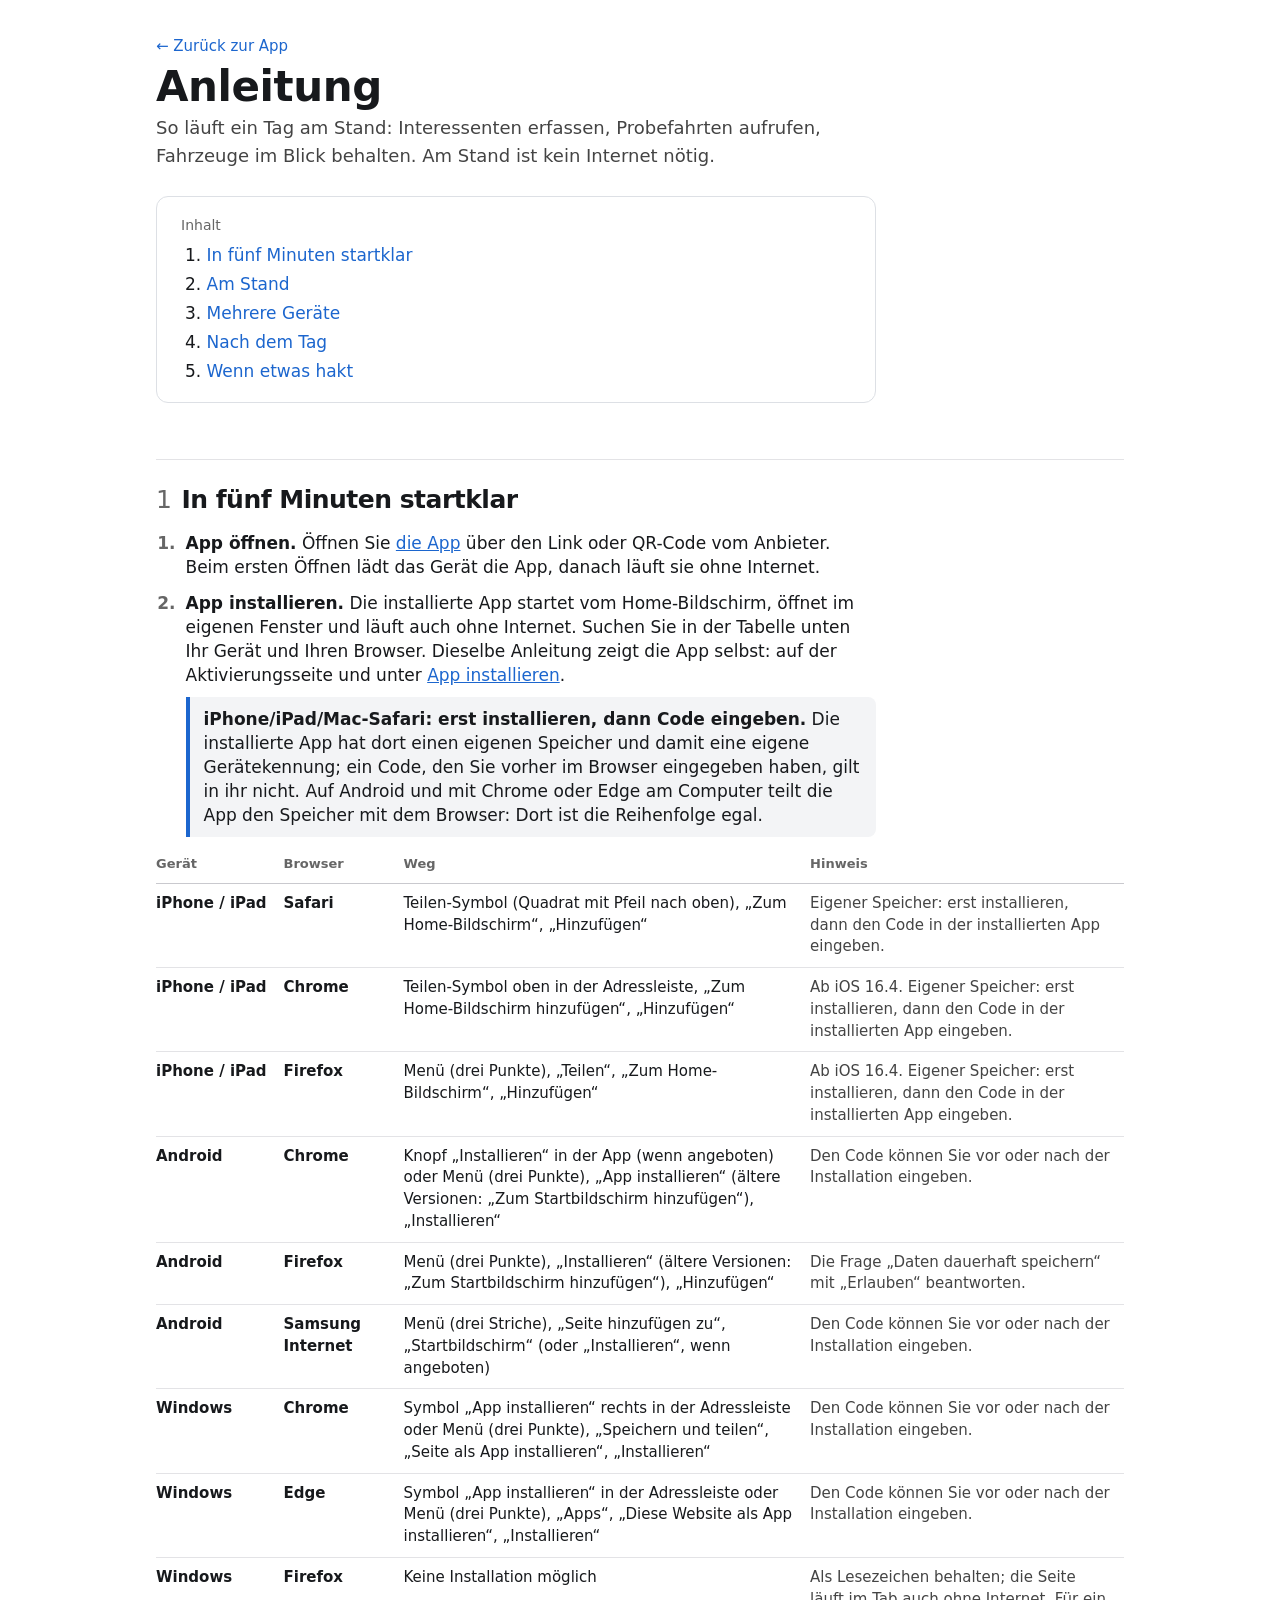
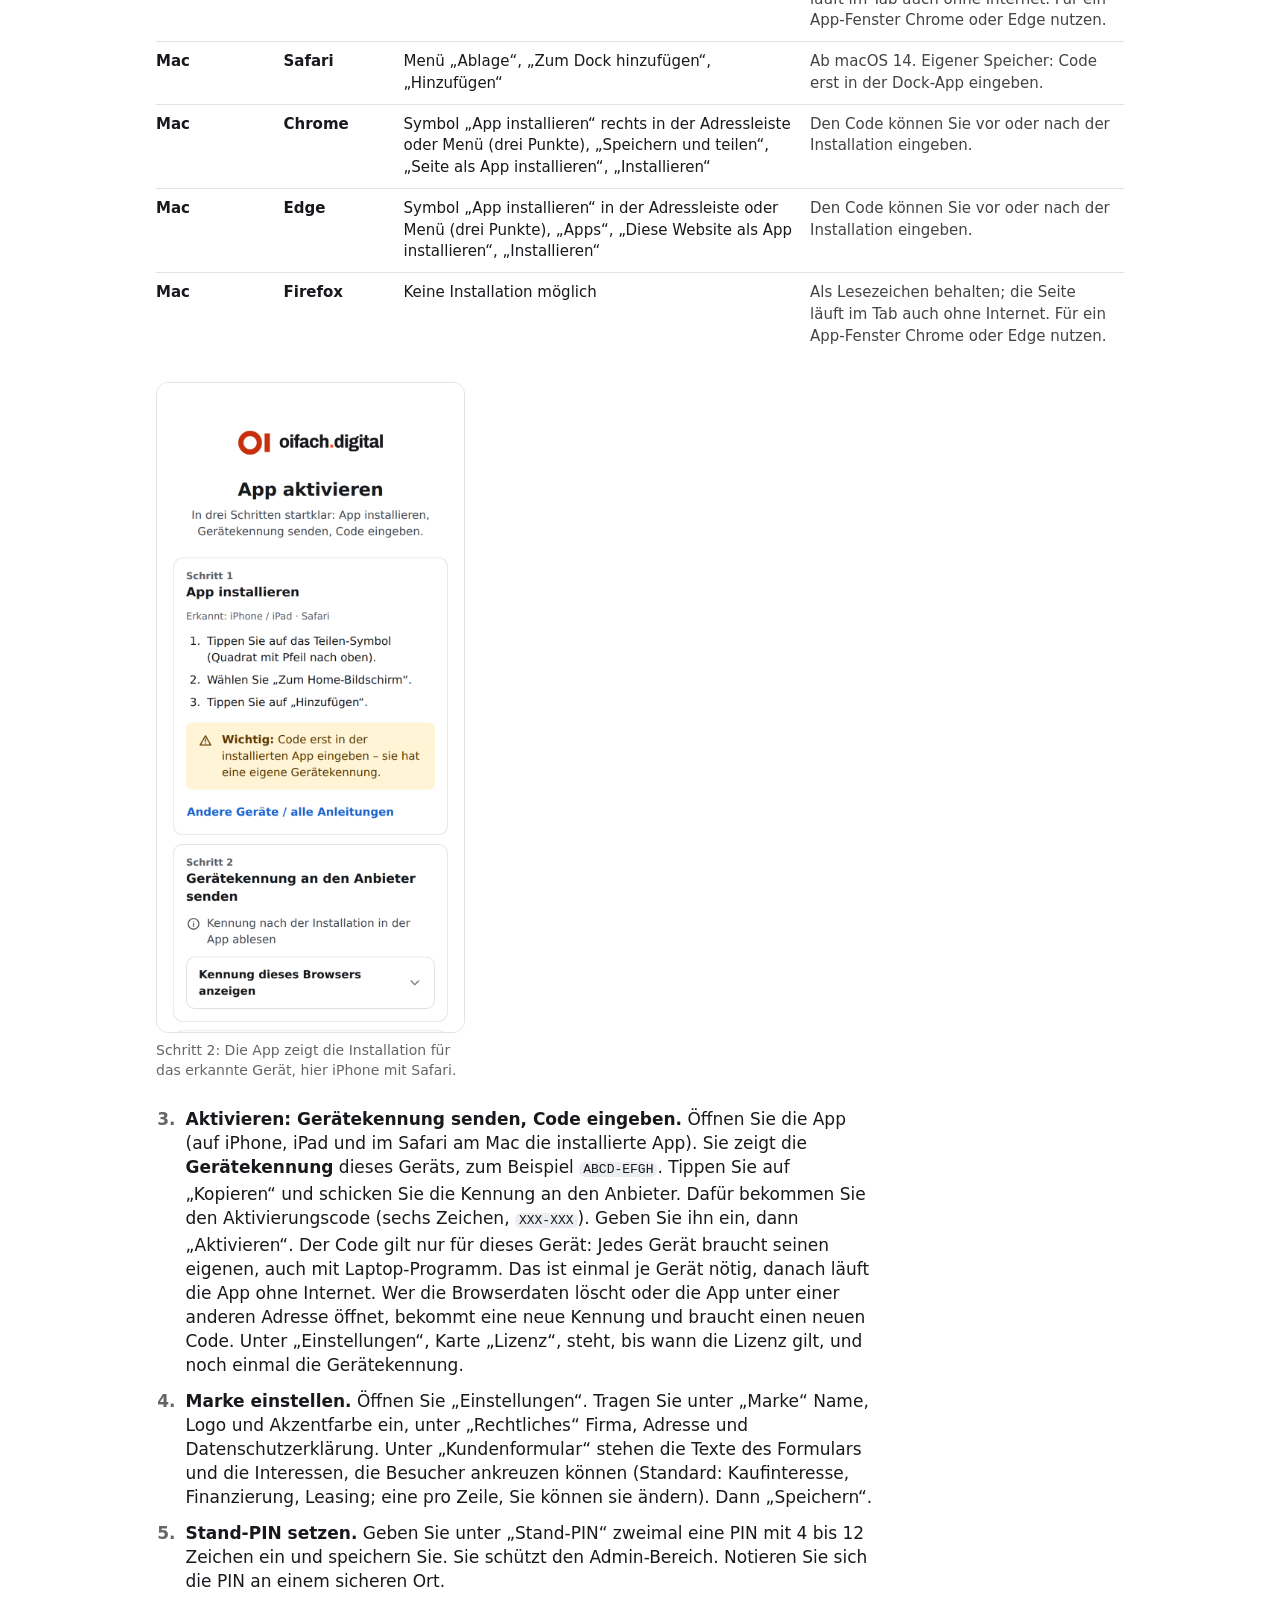
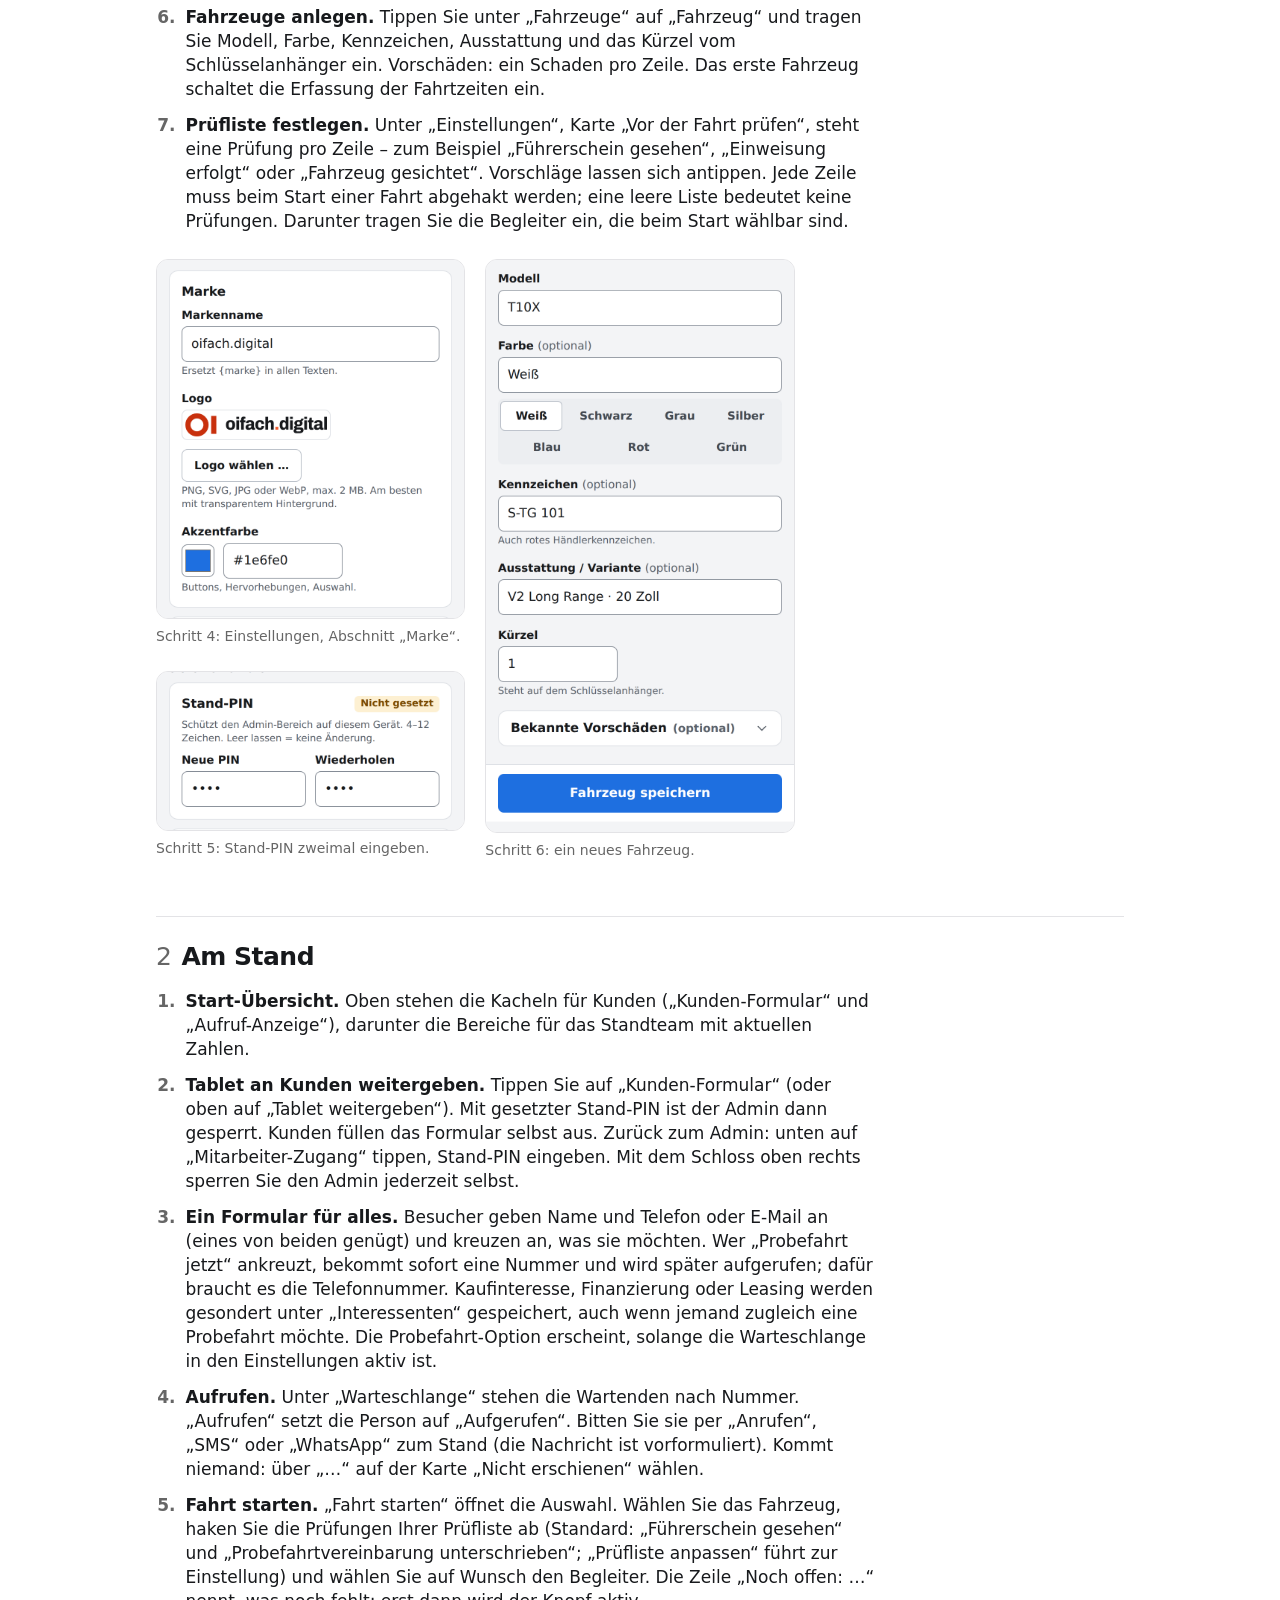
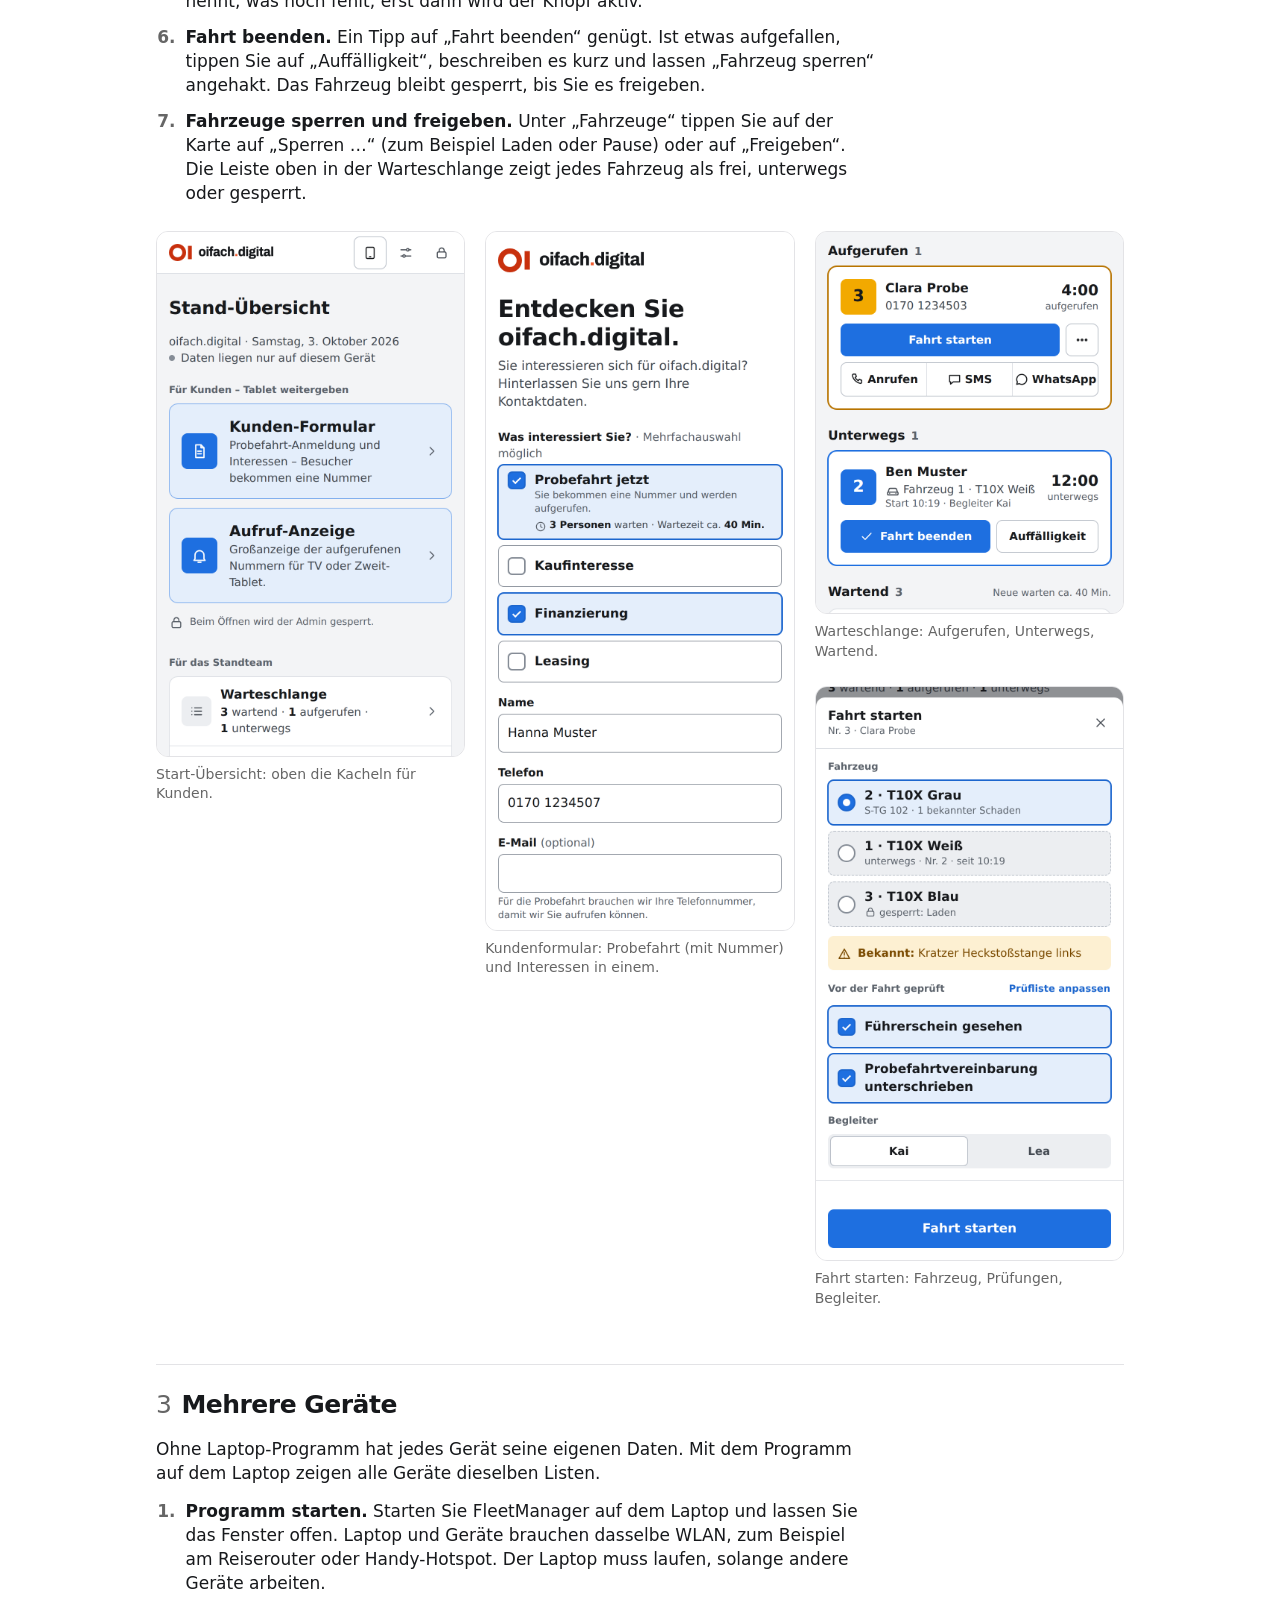
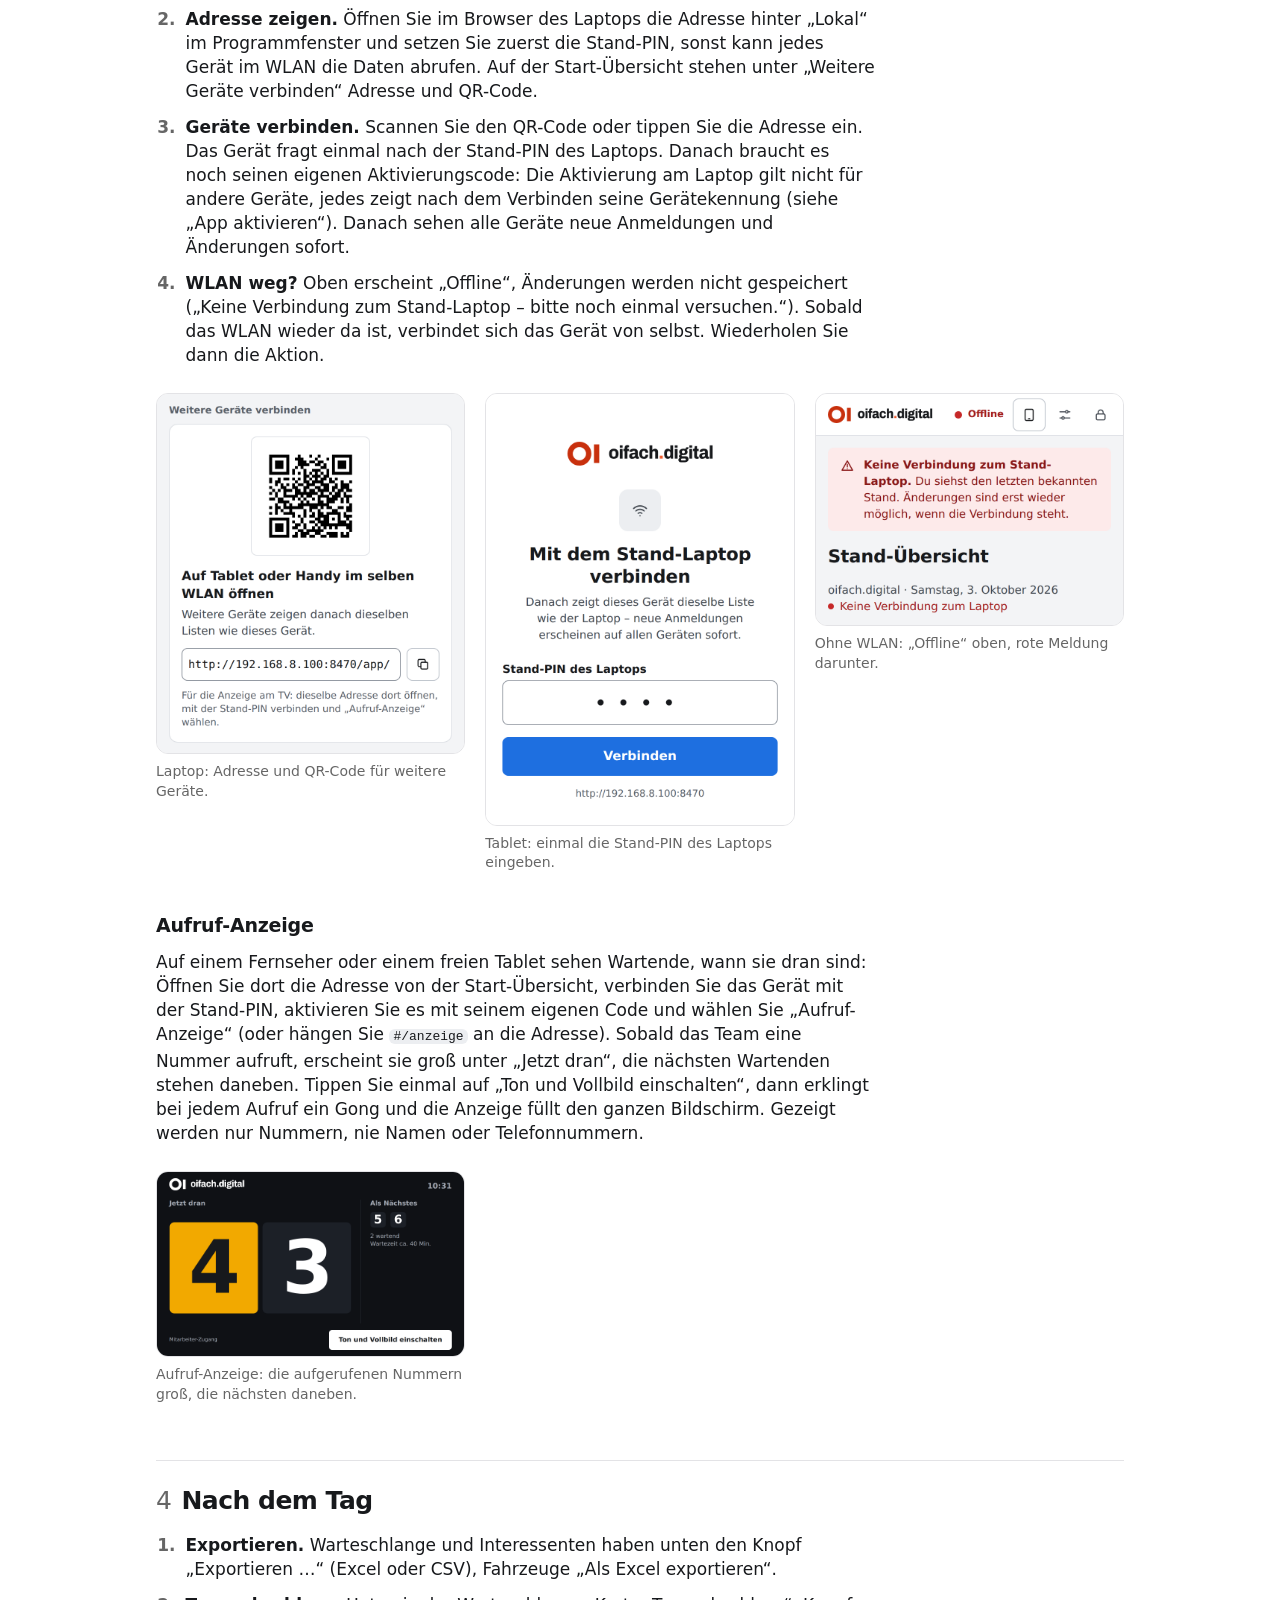
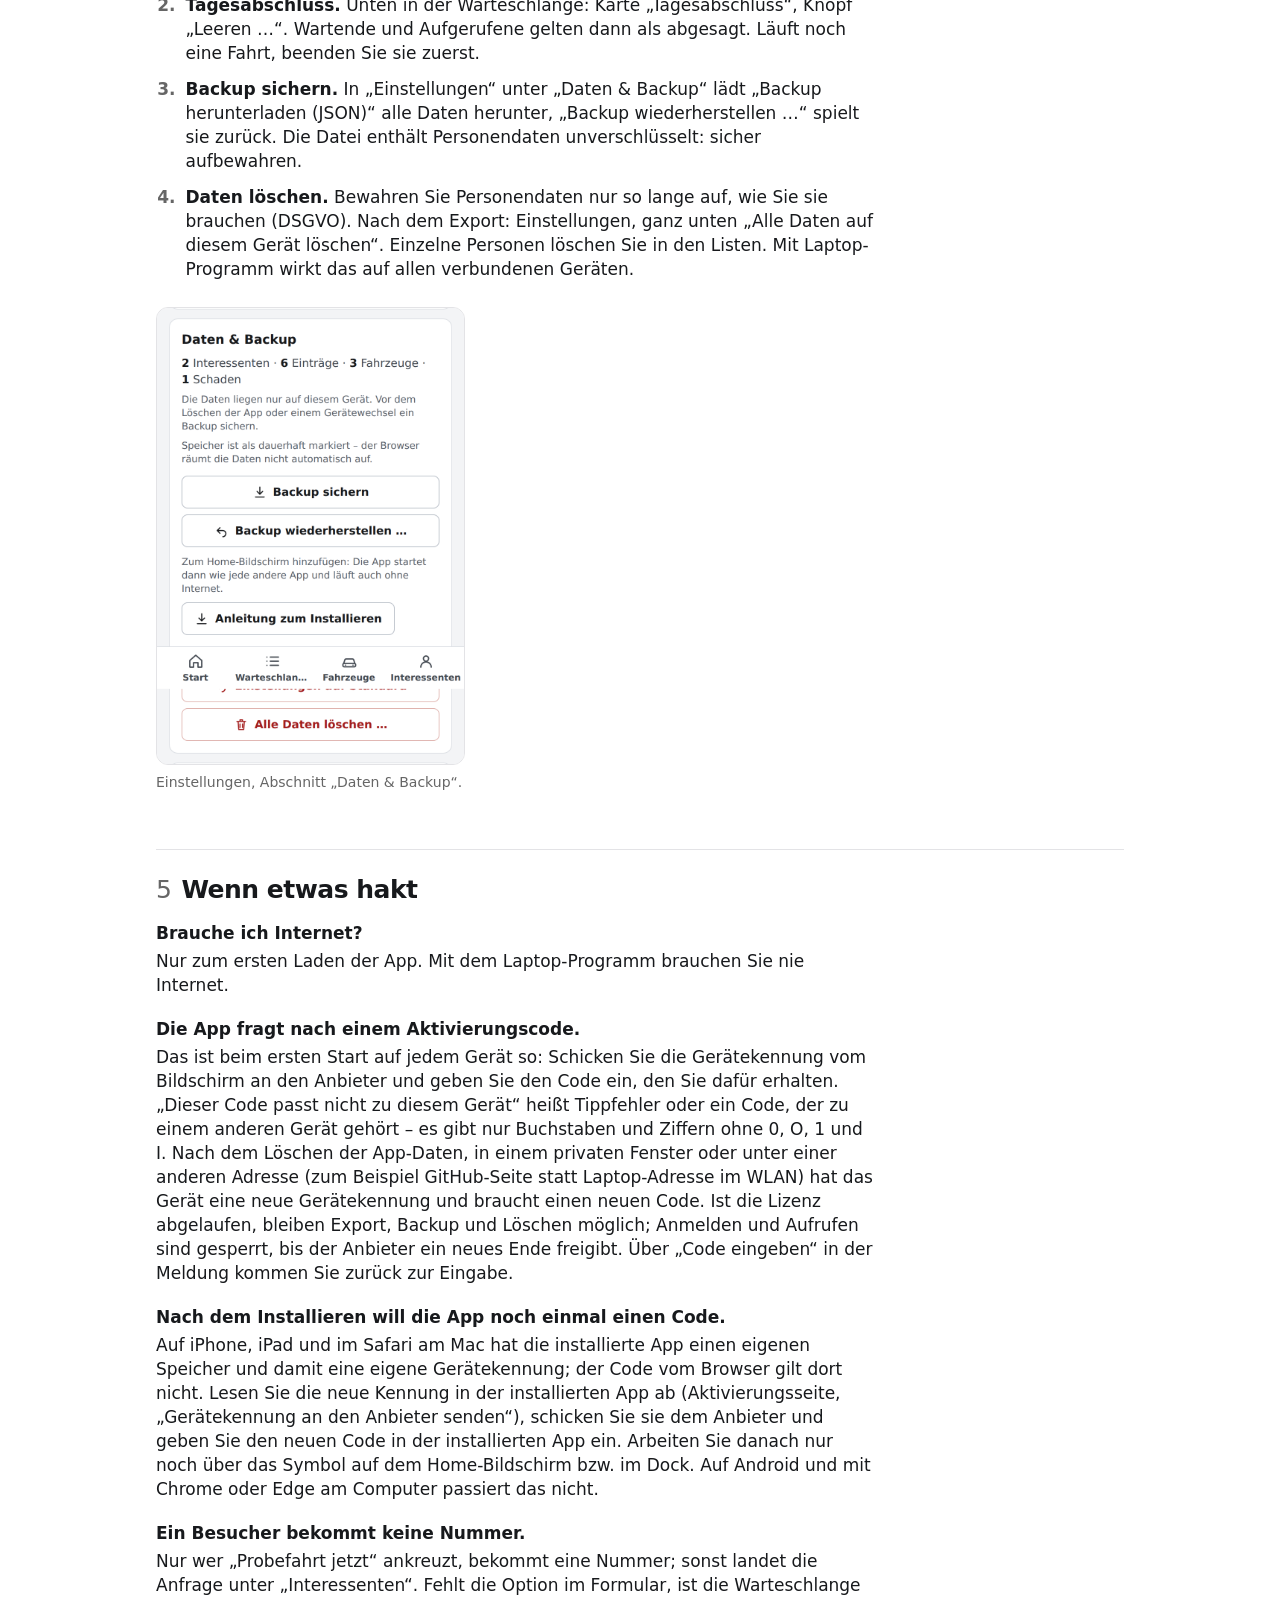
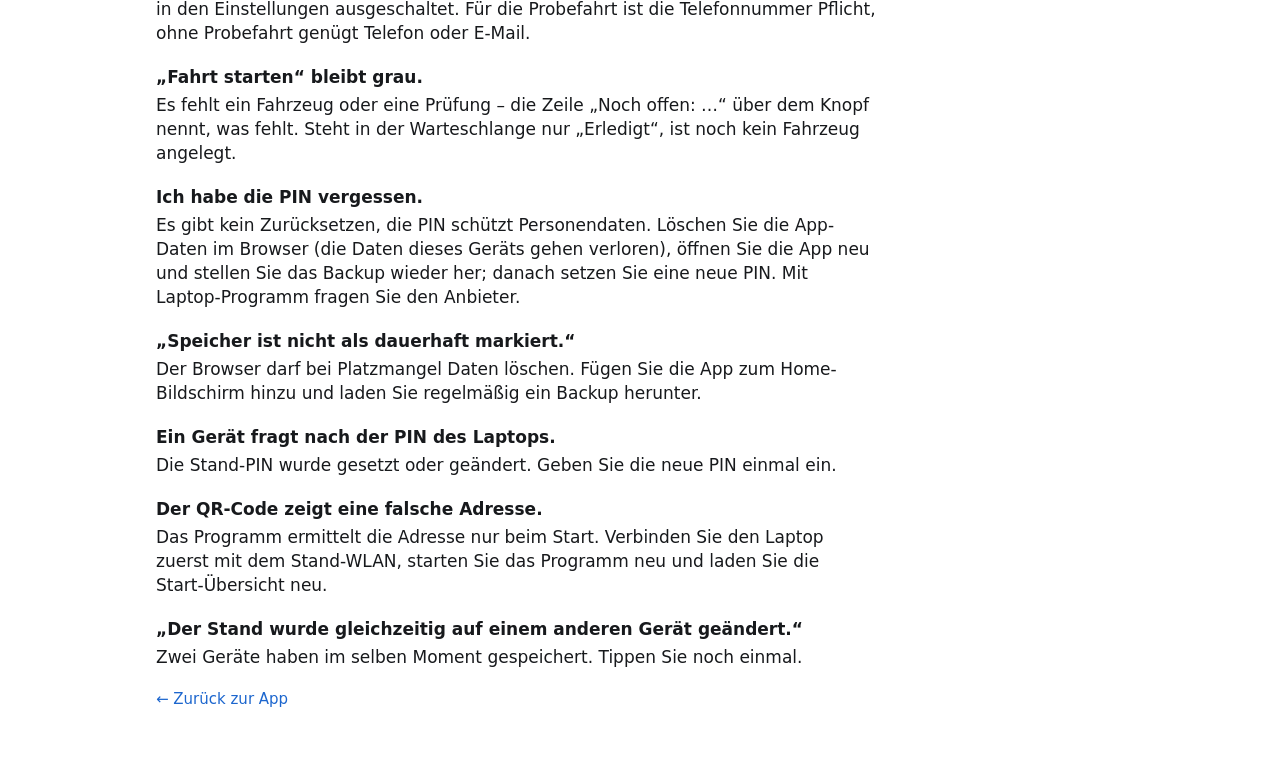
==== anleitung/index.html @ b6b4ca87 "App-Stand 7fc0525 aus abduyild/fleetmanager" ====
<!doctype html>
<html lang="de">
<head>
  <meta charset="utf-8">
  <meta name="viewport" content="width=device-width, initial-scale=1">
  <title>Anleitung – FleetManager</title>
  <meta name="description" content="So läuft ein Tag am Stand: einrichten, Tablet an Kunden weitergeben, Probefahrten aufrufen, mehrere Geräte verbinden, nach dem Tag exportieren und löschen.">
  <meta name="theme-color" content="#ffffff">
  <link rel="icon" href="../icons/favicon.png">
  <link rel="apple-touch-icon" href="../icons/apple-touch-icon.png">
  <link rel="stylesheet" href="../style.css">
  <style>
    /* Nur das Layout dieser Seite; Farben, Schrift und Grundklassen (.page, .title, .muted, .card) kommen aus ../style.css */
    .guide { max-width: 1000px; margin: 0 auto; padding-bottom: 64px; }
    .guide-head, .toc, .guide section > p, .steps, .qa { max-width: 720px; }
    .guide a { color: var(--accent-ink, #284f63); }
    .back { display: inline-block; margin: 18px 0 4px; font-size: 15px; text-decoration: none; }
    .back:hover { text-decoration: underline; }
    .guide-head { margin: 10px 0 26px; }
    .guide-head .title { font-size: clamp(32px, 7vw, 42px); }
    .guide-head .lead { margin: 12px 0 0; font-size: 18px; line-height: 1.55; color: #444; }
    .toc { padding: 16px 24px 14px; }
    .guide .toc p { margin: 0 0 6px; font-size: 14px; color: #666; }
    .toc ol { margin: 0; padding-left: 1.5em; }
    .toc li { margin: 5px 0; }
    .toc a { text-decoration: none; }
    .toc a:hover { text-decoration: underline; }
    .guide section { scroll-margin-top: 12px; }
    .guide h2 { margin: 56px 0 16px; padding-top: 24px; border-top: 1px solid var(--border, #e3e3e6); font-size: 25px; font-weight: 600; letter-spacing: -.02em; line-height: 1.25; }
    .guide h2 .no { margin-right: 10px; color: #666; font-weight: 500; }
    .guide h3 { margin: 40px 0 12px; font-size: 19px; font-weight: 600; letter-spacing: -.01em; line-height: 1.3; scroll-margin-top: 12px; }
    .guide p { margin: 0 0 14px; }
    .steps { margin: 0; padding-left: 1.5em; }
    .steps li { margin: 0 0 12px; padding-left: 4px; }
    .steps li::marker { color: #666; font-weight: 600; }
    .figs { column-width: 290px; column-gap: 20px; margin: 26px 0 0; }
    .figs figure { margin: 0 0 24px; break-inside: avoid; }
    .figs img { display: block; width: 100%; max-width: 412px; height: auto; border: 1px solid var(--border, #e3e3e6); border-radius: 12px; background: #fff; }
    .figs figcaption { margin-top: 8px; font-size: 14px; line-height: 1.4; color: #666; }
    .qa { margin: 0; }
    .steps li[id] { scroll-margin-top: 12px; }
    .figs + .steps { margin-top: 26px; }
    .rule { display: block; margin: 10px 0 2px; padding: 10px 14px; border-left: 4px solid var(--accent-ink, #284f63); border-radius: 0 8px 8px 0; background: #f3f4f6; }
    .dev-wrap { margin: 18px 0 0; overflow-x: auto; }
    .dev-table { width: 100%; border-collapse: collapse; font-size: 15px; line-height: 1.45; }
    .dev-table th, .dev-table td { padding: 9px 14px 9px 0; border-bottom: 1px solid var(--border, #e3e3e6); text-align: left; vertical-align: top; }
    .dev-table thead th { padding-top: 0; border-bottom-color: #c9c9ce; font-size: 13px; font-weight: 600; color: #666; }
    .dev-table tbody th { width: 8.5em; font-weight: 600; }
    .dev-table td:nth-child(2) { width: 8em; font-weight: 600; }
    .dev-table td:nth-child(3) { width: 42%; }
    .dev-table td:nth-child(4) { color: #444; }
    .dev-table tbody tr:last-child th, .dev-table tbody tr:last-child td { border-bottom: 0; }
    @media (max-width: 640px) {
      .dev-wrap { overflow-x: visible; }
      .dev-table, .dev-table tbody, .dev-table tr, .dev-table th, .dev-table td { display: block; width: auto; }
      .dev-table thead { position: absolute; width: 1px; height: 1px; overflow: hidden; clip: rect(0 0 0 0); white-space: nowrap; }
      .dev-table tr { margin: 0 0 12px; padding: 10px 14px; border: 1px solid var(--border, #e3e3e6); border-radius: 10px; }
      .dev-table th, .dev-table td { padding: 2px 0; border: 0; }
      .dev-table tbody th { width: auto; font-size: 13px; color: #666; }
      .dev-table td:nth-child(2) { width: auto; margin-bottom: 4px; font-size: 17px; }
      .dev-table td:nth-child(3) { width: auto; }
      .dev-table td:nth-child(4) { margin-top: 4px; font-size: 14px; color: #555; }
    }
    .qa dt { margin: 20px 0 4px; font-weight: 600; }
    .qa dt:first-child { margin-top: 0; }
    .qa dd { margin: 0; }
    @media (max-width: 480px) {
      .guide { padding-left: 16px; padding-right: 16px; }
      .guide h2 { margin-top: 44px; font-size: 22px; }
      .guide-head .lead { font-size: 17px; }
    }
    @page { size: A4; margin: 14mm; }
    @media print {
      body { font-size: 10pt; line-height: 1.4; }
      .back { display: none; }
      .guide { max-width: none; padding: 0; }
      .guide a { color: inherit; text-decoration: none; }
      .guide-head { margin-top: 0; }
      .guide p { margin-bottom: 8pt; }
      .steps li { margin-bottom: 7pt; }
      .guide h2 { margin: 0 0 10pt; padding-top: 0; border-top: 0; font-size: 18pt; break-before: page; page-break-before: always; }
      .guide h3 { margin: 16pt 0 6pt; font-size: 13pt; break-after: avoid; page-break-after: avoid; }
      .steps li, .qa dt, .qa dd, .figs figure { break-inside: avoid; page-break-inside: avoid; }
      .dev-table { font-size: 9pt; }
      .dev-table tr { break-inside: avoid; page-break-inside: avoid; }
      .dev-table thead { display: table-header-group; }
      .figs + .steps { margin-top: 14pt; }
      .dev-wrap { overflow: visible; }
      .figs { columns: auto; display: grid; grid-template-columns: repeat(3, minmax(0, 1fr)); gap: 10pt; align-items: start; margin-top: 14pt; }
      .figs:has(> figure:only-child) { grid-template-columns: repeat(2, minmax(0, 1fr)); }
      .figs figure { margin: 0; }
      .figs img { max-width: 100%; }
      .figs figcaption { font-size: 9pt; }
      .toc, .figs img, .rule { -webkit-print-color-adjust: exact; print-color-adjust: exact; }
      .rule { break-inside: avoid; page-break-inside: avoid; }
    }
  </style>
</head>
<body>
<div class="page guide">
  <a class="back" href="../">← Zurück zur App</a>

  <header class="guide-head">
    <h1 class="title">Anleitung</h1>
    <p class="lead">So läuft ein Tag am Stand: Interessenten erfassen, Probefahrten aufrufen, Fahrzeuge im Blick behalten. Am Stand ist kein Internet nötig.</p>
  </header>

  <nav class="toc card" aria-label="Inhalt">
    <p class="muted">Inhalt</p>
    <ol>
      <li><a href="#startklar">In fünf Minuten startklar</a></li>
      <li><a href="#am-stand">Am Stand</a></li>
      <li><a href="#geraete">Mehrere Geräte</a></li>
      <li><a href="#nach-dem-tag">Nach dem Tag</a></li>
      <li><a href="#hakt">Wenn etwas hakt</a></li>
    </ol>
  </nav>

  <section id="startklar">
    <h2><span class="no">1</span>In fünf Minuten startklar</h2>
    <ol class="steps">
      <li><strong>App öffnen.</strong> Öffnen Sie <a href="../">die App</a> über den Link oder QR-Code vom Anbieter. Beim ersten Öffnen lädt das Gerät die App, danach läuft sie ohne Internet.</li>
      <li id="installieren"><strong>App installieren.</strong> Die installierte App startet vom Home-Bildschirm, öffnet im eigenen Fenster und läuft auch ohne Internet. Suchen Sie in der Tabelle unten Ihr Gerät und Ihren Browser. Dieselbe Anleitung zeigt die App selbst: auf der Aktivierungsseite und unter <a href="../#/installieren">App installieren</a>.
        <span class="rule"><strong>iPhone/iPad/Mac-Safari: erst installieren, dann Code eingeben.</strong> Die installierte App hat dort einen eigenen Speicher und damit eine eigene Gerätekennung; ein Code, den Sie vorher im Browser eingegeben haben, gilt in ihr nicht. Auf Android und mit Chrome oder Edge am Computer teilt die App den Speicher mit dem Browser: Dort ist die Reihenfolge egal.</span></li>
    </ol>
    <div class="dev-wrap">
      <table class="dev-table">
        <thead>
          <tr><th scope="col">Gerät</th><th scope="col">Browser</th><th scope="col">Weg</th><th scope="col">Hinweis</th></tr>
        </thead>
        <tbody>
          <tr data-os="ios" data-browser="safari"><th scope="row">iPhone / iPad</th><td>Safari</td><td>Teilen-Symbol (Quadrat mit Pfeil nach oben), „Zum Home-Bildschirm“, „Hinzufügen“</td><td>Eigener Speicher: erst installieren, dann den Code in der installierten App eingeben.</td></tr>
          <tr data-os="ios" data-browser="chrome"><th scope="row">iPhone / iPad</th><td>Chrome</td><td>Teilen-Symbol oben in der Adressleiste, „Zum Home-Bildschirm hinzufügen“, „Hinzufügen“</td><td>Ab iOS 16.4. Eigener Speicher: erst installieren, dann den Code in der installierten App eingeben.</td></tr>
          <tr data-os="ios" data-browser="firefox"><th scope="row">iPhone / iPad</th><td>Firefox</td><td>Menü (drei Punkte), „Teilen“, „Zum Home-Bildschirm“, „Hinzufügen“</td><td>Ab iOS 16.4. Eigener Speicher: erst installieren, dann den Code in der installierten App eingeben.</td></tr>
          <tr data-os="android" data-browser="chrome"><th scope="row">Android</th><td>Chrome</td><td>Knopf „Installieren“ in der App (wenn angeboten) oder Menü (drei Punkte), „App installieren“ (ältere Versionen: „Zum Startbildschirm hinzufügen“), „Installieren“</td><td>Den Code können Sie vor oder nach der Installation eingeben.</td></tr>
          <tr data-os="android" data-browser="firefox"><th scope="row">Android</th><td>Firefox</td><td>Menü (drei Punkte), „Installieren“ (ältere Versionen: „Zum Startbildschirm hinzufügen“), „Hinzufügen“</td><td>Die Frage „Daten dauerhaft speichern“ mit „Erlauben“ beantworten.</td></tr>
          <tr data-os="android" data-browser="samsung"><th scope="row">Android</th><td>Samsung Internet</td><td>Menü (drei Striche), „Seite hinzufügen zu“, „Startbildschirm“ (oder „Installieren“, wenn angeboten)</td><td>Den Code können Sie vor oder nach der Installation eingeben.</td></tr>
          <tr data-os="windows" data-browser="chrome"><th scope="row">Windows</th><td>Chrome</td><td>Symbol „App installieren“ rechts in der Adressleiste oder Menü (drei Punkte), „Speichern und teilen“, „Seite als App installieren“, „Installieren“</td><td>Den Code können Sie vor oder nach der Installation eingeben.</td></tr>
          <tr data-os="windows" data-browser="edge"><th scope="row">Windows</th><td>Edge</td><td>Symbol „App installieren“ in der Adressleiste oder Menü (drei Punkte), „Apps“, „Diese Website als App installieren“, „Installieren“</td><td>Den Code können Sie vor oder nach der Installation eingeben.</td></tr>
          <tr data-os="windows" data-browser="firefox"><th scope="row">Windows</th><td>Firefox</td><td>Keine Installation möglich</td><td>Als Lesezeichen behalten; die Seite läuft im Tab auch ohne Internet. Für ein App-Fenster Chrome oder Edge nutzen.</td></tr>
          <tr data-os="mac" data-browser="safari"><th scope="row">Mac</th><td>Safari</td><td>Menü „Ablage“, „Zum Dock hinzufügen“, „Hinzufügen“</td><td>Ab macOS 14. Eigener Speicher: Code erst in der Dock-App eingeben.</td></tr>
          <tr data-os="mac" data-browser="chrome"><th scope="row">Mac</th><td>Chrome</td><td>Symbol „App installieren“ rechts in der Adressleiste oder Menü (drei Punkte), „Speichern und teilen“, „Seite als App installieren“, „Installieren“</td><td>Den Code können Sie vor oder nach der Installation eingeben.</td></tr>
          <tr data-os="mac" data-browser="edge"><th scope="row">Mac</th><td>Edge</td><td>Symbol „App installieren“ in der Adressleiste oder Menü (drei Punkte), „Apps“, „Diese Website als App installieren“, „Installieren“</td><td>Den Code können Sie vor oder nach der Installation eingeben.</td></tr>
          <tr data-os="mac" data-browser="firefox"><th scope="row">Mac</th><td>Firefox</td><td>Keine Installation möglich</td><td>Als Lesezeichen behalten; die Seite läuft im Tab auch ohne Internet. Für ein App-Fenster Chrome oder Edge nutzen.</td></tr>
        </tbody>
      </table>
    </div>
    <div class="figs">
      <figure>
        <img src="img/installieren.png" alt="Aktivierungsseite auf dem iPhone: Schritt 1 „App installieren“ mit den drei Schritten für Safari und dem Hinweis, den Code erst in der installierten App einzugeben">
        <figcaption>Schritt 2: Die App zeigt die Installation für das erkannte Gerät, hier iPhone mit Safari.</figcaption>
      </figure>
    </div>
    <ol class="steps" start="3">
      <li><strong>Aktivieren: Gerätekennung senden, Code eingeben.</strong> Öffnen Sie die App (auf iPhone, iPad und im Safari am Mac die installierte App). Sie zeigt die <strong>Gerätekennung</strong> dieses Geräts, zum Beispiel <code>ABCD-EFGH</code>. Tippen Sie auf „Kopieren“ und schicken Sie die Kennung an den Anbieter. Dafür bekommen Sie den Aktivierungscode (sechs Zeichen, <code>XXX-XXX</code>). Geben Sie ihn ein, dann „Aktivieren“. Der Code gilt nur für dieses Gerät: Jedes Gerät braucht seinen eigenen, auch mit Laptop-Programm. Das ist einmal je Gerät nötig, danach läuft die App ohne Internet. Wer die Browserdaten löscht oder die App unter einer anderen Adresse öffnet, bekommt eine neue Kennung und braucht einen neuen Code. Unter „Einstellungen“, Karte „Lizenz“, steht, bis wann die Lizenz gilt, und noch einmal die Gerätekennung.</li>
      <li><strong>Marke einstellen.</strong> Öffnen Sie „Einstellungen“. Tragen Sie unter „Marke“ Name, Logo und Akzentfarbe ein, unter „Rechtliches“ Firma, Adresse und Datenschutzerklärung. Unter „Kundenformular“ stehen die Texte des Formulars und die Interessen, die Besucher ankreuzen können (Standard: Kaufinteresse, Finanzierung, Leasing; eine pro Zeile, Sie können sie ändern). Dann „Speichern“.</li>
      <li><strong>Stand-PIN setzen.</strong> Geben Sie unter „Stand-PIN“ zweimal eine PIN mit 4 bis 12 Zeichen ein und speichern Sie. Sie schützt den Admin-Bereich. Notieren Sie sich die PIN an einem sicheren Ort.</li>
      <li><strong>Fahrzeuge anlegen.</strong> Tippen Sie unter „Fahrzeuge“ auf „Fahrzeug“ und tragen Sie Modell, Farbe, Kennzeichen, Ausstattung und das Kürzel vom Schlüsselanhänger ein. Vorschäden: ein Schaden pro Zeile. Das erste Fahrzeug schaltet die Erfassung der Fahrtzeiten ein.</li>
      <li><strong>Prüfliste festlegen.</strong> Unter „Einstellungen“, Karte „Vor der Fahrt prüfen“, steht eine Prüfung pro Zeile – zum Beispiel „Führerschein gesehen“, „Einweisung erfolgt“ oder „Fahrzeug gesichtet“. Vorschläge lassen sich antippen. Jede Zeile muss beim Start einer Fahrt abgehakt werden; eine leere Liste bedeutet keine Prüfungen. Darunter tragen Sie die Begleiter ein, die beim Start wählbar sind.</li>
    </ol>
    <div class="figs">
      <figure>
        <img src="img/einstellungen-marke.png" alt="Einstellungen, Abschnitt „Marke“ mit Markenname, Logo und Akzentfarbe">
        <figcaption>Schritt 4: Einstellungen, Abschnitt „Marke“.</figcaption>
      </figure>
      <figure>
        <img src="img/einstellungen-pin.png" alt="Einstellungen, Abschnitt „Stand-PIN“ mit zwei Eingabefeldern">
        <figcaption>Schritt 5: Stand-PIN zweimal eingeben.</figcaption>
      </figure>
      <figure>
        <img src="img/fahrzeug-anlegen.png" alt="Formular „Fahrzeug“ mit Modell, Farbe, Kennzeichen, Ausstattung, Kürzel und Vorschäden">
        <figcaption>Schritt 6: ein neues Fahrzeug.</figcaption>
      </figure>
    </div>
  </section>

  <section id="am-stand">
    <h2><span class="no">2</span>Am Stand</h2>
    <ol class="steps">
      <li><strong>Start-Übersicht.</strong> Oben stehen die Kacheln für Kunden („Kunden-Formular“ und „Aufruf-Anzeige“), darunter die Bereiche für das Standteam mit aktuellen Zahlen.</li>
      <li><strong>Tablet an Kunden weitergeben.</strong> Tippen Sie auf „Kunden-Formular“ (oder oben auf „Tablet weitergeben“). Mit gesetzter Stand-PIN ist der Admin dann gesperrt. Kunden füllen das Formular selbst aus. Zurück zum Admin: unten auf „Mitarbeiter-Zugang“ tippen, Stand-PIN eingeben. Mit dem Schloss oben rechts sperren Sie den Admin jederzeit selbst.</li>
      <li><strong>Ein Formular für alles.</strong> Besucher geben Name und Telefon oder E-Mail an (eines von beiden genügt) und kreuzen an, was sie möchten. Wer „Probefahrt jetzt“ ankreuzt, bekommt sofort eine Nummer und wird später aufgerufen; dafür braucht es die Telefonnummer. Kaufinteresse, Finanzierung oder Leasing werden gesondert unter „Interessenten“ gespeichert, auch wenn jemand zugleich eine Probefahrt möchte. Die Probefahrt-Option erscheint, solange die Warteschlange in den Einstellungen aktiv ist.</li>
      <li><strong>Aufrufen.</strong> Unter „Warteschlange“ stehen die Wartenden nach Nummer. „Aufrufen“ setzt die Person auf „Aufgerufen“. Bitten Sie sie per „Anrufen“, „SMS“ oder „WhatsApp“ zum Stand (die Nachricht ist vorformuliert). Kommt niemand: über „…“ auf der Karte „Nicht erschienen“ wählen.</li>
      <li><strong>Fahrt starten.</strong> „Fahrt starten“ öffnet die Auswahl. Wählen Sie das Fahrzeug, haken Sie die Prüfungen Ihrer Prüfliste ab (Standard: „Führerschein gesehen“ und „Probefahrtvereinbarung unterschrieben“; „Prüfliste anpassen“ führt zur Einstellung) und wählen Sie auf Wunsch den Begleiter. Die Zeile „Noch offen: …“ nennt, was noch fehlt; erst dann wird der Knopf aktiv.</li>
      <li><strong>Fahrt beenden.</strong> Ein Tipp auf „Fahrt beenden“ genügt. Ist etwas aufgefallen, tippen Sie auf „Auffälligkeit“, beschreiben es kurz und lassen „Fahrzeug sperren“ angehakt. Das Fahrzeug bleibt gesperrt, bis Sie es freigeben.</li>
      <li><strong>Fahrzeuge sperren und freigeben.</strong> Unter „Fahrzeuge“ tippen Sie auf der Karte auf „Sperren …“ (zum Beispiel Laden oder Pause) oder auf „Freigeben“. Die Leiste oben in der Warteschlange zeigt jedes Fahrzeug als frei, unterwegs oder gesperrt.</li>
    </ol>
    <div class="figs">
      <figure>
        <img src="img/start-uebersicht.png" alt="Start-Übersicht mit den Kacheln Kunden-Formular und Aufruf-Anzeige für Kunden und der Kachel Warteschlange für das Standteam">
        <figcaption>Start-Übersicht: oben die Kacheln für Kunden.</figcaption>
      </figure>
      <figure>
        <img src="img/kundenformular.png" alt="Kundenformular mit Name und Telefon, den angekreuzten Optionen „Probefahrt jetzt“ und „Finanzierung“ sowie der Wartezeit in der Probefahrt-Option">
        <figcaption>Kundenformular: Probefahrt (mit Nummer) und Interessen in einem.</figcaption>
      </figure>
      <figure>
        <img src="img/warteschlange.png" alt="Warteschlange mit den Abschnitten Aufgerufen (Anrufen, SMS, WhatsApp, Fahrt starten), Unterwegs (Fahrt beenden, Auffälligkeit) und Wartend (Aufrufen)">
        <figcaption>Warteschlange: Aufgerufen, Unterwegs, Wartend.</figcaption>
      </figure>
      <figure>
        <img src="img/fahrt-starten.png" alt="Fahrt starten: Fahrzeug 2 gewählt, beide Prüfungen bestätigt, Begleiter Kai, Knopf „Fahrt starten“ aktiv">
        <figcaption>Fahrt starten: Fahrzeug, Prüfungen, Begleiter.</figcaption>
      </figure>
    </div>
  </section>

  <section id="geraete">
    <h2><span class="no">3</span>Mehrere Geräte</h2>
    <p>Ohne Laptop-Programm hat jedes Gerät seine eigenen Daten. Mit dem Programm auf dem Laptop zeigen alle Geräte dieselben Listen.</p>
    <ol class="steps">
      <li><strong>Programm starten.</strong> Starten Sie FleetManager auf dem Laptop und lassen Sie das Fenster offen. Laptop und Geräte brauchen dasselbe WLAN, zum Beispiel am Reiserouter oder Handy-Hotspot. Der Laptop muss laufen, solange andere Geräte arbeiten.</li>
      <li><strong>Adresse zeigen.</strong> Öffnen Sie im Browser des Laptops die Adresse hinter „Lokal“ im Programmfenster und setzen Sie zuerst die Stand-PIN, sonst kann jedes Gerät im WLAN die Daten abrufen. Auf der Start-Übersicht stehen unter „Weitere Geräte verbinden“ Adresse und QR-Code.</li>
      <li><strong>Geräte verbinden.</strong> Scannen Sie den QR-Code oder tippen Sie die Adresse ein. Das Gerät fragt einmal nach der Stand-PIN des Laptops. Danach braucht es noch seinen eigenen Aktivierungscode: Die Aktivierung am Laptop gilt nicht für andere Geräte, jedes zeigt nach dem Verbinden seine Gerätekennung (siehe „App aktivieren“). Danach sehen alle Geräte neue Anmeldungen und Änderungen sofort.</li>
      <li><strong>WLAN weg?</strong> Oben erscheint „Offline“, Änderungen werden nicht gespeichert („Keine Verbindung zum Stand-Laptop – bitte noch einmal versuchen.“). Sobald das WLAN wieder da ist, verbindet sich das Gerät von selbst. Wiederholen Sie dann die Aktion.</li>
    </ol>
    <div class="figs">
      <figure>
        <img src="img/geraete-verbinden.png" alt="Start-Übersicht, Bereich „Weitere Geräte verbinden“ mit QR-Code, Adresse und Knopf „Link kopieren“">
        <figcaption>Laptop: Adresse und QR-Code für weitere Geräte.</figcaption>
      </figure>
      <figure>
        <img src="img/geraet-pin.png" alt="Bildschirm „Mit dem Stand-Laptop verbinden“ mit Eingabefeld für die Stand-PIN">
        <figcaption>Tablet: einmal die Stand-PIN des Laptops eingeben.</figcaption>
      </figure>
      <figure>
        <img src="img/offline.png" alt="Kopf der Start-Übersicht mit der roten Anzeige „Offline“ und der Meldung „Keine Verbindung zum Laptop“">
        <figcaption>Ohne WLAN: „Offline“ oben, rote Meldung darunter.</figcaption>
      </figure>
    </div>

    <h3 id="anzeige">Aufruf-Anzeige</h3>
    <p>Auf einem Fernseher oder einem freien Tablet sehen Wartende, wann sie dran sind: Öffnen Sie dort die Adresse von der Start-Übersicht, verbinden Sie das Gerät mit der Stand-PIN, aktivieren Sie es mit seinem eigenen Code und wählen Sie „Aufruf-Anzeige“ (oder hängen Sie <code>#/anzeige</code> an die Adresse). Sobald das Team eine Nummer aufruft, erscheint sie groß unter „Jetzt dran“, die nächsten Wartenden stehen daneben. Tippen Sie einmal auf „Ton und Vollbild einschalten“, dann erklingt bei jedem Aufruf ein Gong und die Anzeige füllt den ganzen Bildschirm. Gezeigt werden nur Nummern, nie Namen oder Telefonnummern.</p>
    <div class="figs">
      <figure>
        <img src="img/anzeige.png" alt="Aufruf-Anzeige auf einem Fernseher: dunkler Bildschirm, links unter „Jetzt dran“ die aufgerufenen Nummern 4 (hervorgehoben) und 3, rechts unter „Als Nächstes“ die Nummern 5 und 6 mit der Wartezeit">
        <figcaption>Aufruf-Anzeige: die aufgerufenen Nummern groß, die nächsten daneben.</figcaption>
      </figure>
    </div>
  </section>

  <section id="nach-dem-tag">
    <h2><span class="no">4</span>Nach dem Tag</h2>
    <ol class="steps">
      <li><strong>Exportieren.</strong> Warteschlange und Interessenten haben unten den Knopf „Exportieren …“ (Excel oder CSV), Fahrzeuge „Als Excel exportieren“.</li>
      <li><strong>Tagesabschluss.</strong> Unten in der Warteschlange: Karte „Tagesabschluss“, Knopf „Leeren …“. Wartende und Aufgerufene gelten dann als abgesagt. Läuft noch eine Fahrt, beenden Sie sie zuerst.</li>
      <li><strong>Backup sichern.</strong> In „Einstellungen“ unter „Daten &amp; Backup“ lädt „Backup herunterladen (JSON)“ alle Daten herunter, „Backup wiederherstellen …“ spielt sie zurück. Die Datei enthält Personendaten unverschlüsselt: sicher aufbewahren.</li>
      <li><strong>Daten löschen.</strong> Bewahren Sie Personendaten nur so lange auf, wie Sie sie brauchen (DSGVO). Nach dem Export: Einstellungen, ganz unten „Alle Daten auf diesem Gerät löschen“. Einzelne Personen löschen Sie in den Listen. Mit Laptop-Programm wirkt das auf allen verbundenen Geräten.</li>
    </ol>
    <div class="figs">
      <figure>
        <img src="img/backup.png" alt="Einstellungen, Abschnitt „Daten &amp; Backup“ mit Zählern und den Knöpfen zum Herunterladen und Wiederherstellen">
        <figcaption>Einstellungen, Abschnitt „Daten &amp; Backup“.</figcaption>
      </figure>
    </div>
  </section>

  <section id="hakt">
    <h2><span class="no">5</span>Wenn etwas hakt</h2>
    <dl class="qa">
      <dt>Brauche ich Internet?</dt>
      <dd>Nur zum ersten Laden der App. Mit dem Laptop-Programm brauchen Sie nie Internet.</dd>
      <dt>Die App fragt nach einem Aktivierungscode.</dt>
      <dd>Das ist beim ersten Start auf jedem Gerät so: Schicken Sie die Gerätekennung vom Bildschirm an den Anbieter und geben Sie den Code ein, den Sie dafür erhalten. „Dieser Code passt nicht zu diesem Gerät“ heißt Tippfehler oder ein Code, der zu einem anderen Gerät gehört – es gibt nur Buchstaben und Ziffern ohne 0, O, 1 und I. Nach dem Löschen der App-Daten, in einem privaten Fenster oder unter einer anderen Adresse (zum Beispiel GitHub-Seite statt Laptop-Adresse im WLAN) hat das Gerät eine neue Gerätekennung und braucht einen neuen Code. Ist die Lizenz abgelaufen, bleiben Export, Backup und Löschen möglich; Anmelden und Aufrufen sind gesperrt, bis der Anbieter ein neues Ende freigibt. Über „Code eingeben“ in der Meldung kommen Sie zurück zur Eingabe.</dd>
      <dt>Nach dem Installieren will die App noch einmal einen Code.</dt>
      <dd>Auf iPhone, iPad und im Safari am Mac hat die installierte App einen eigenen Speicher und damit eine eigene Gerätekennung; der Code vom Browser gilt dort nicht. Lesen Sie die neue Kennung in der installierten App ab (Aktivierungsseite, „Gerätekennung an den Anbieter senden“), schicken Sie sie dem Anbieter und geben Sie den neuen Code in der installierten App ein. Arbeiten Sie danach nur noch über das Symbol auf dem Home-Bildschirm bzw. im Dock. Auf Android und mit Chrome oder Edge am Computer passiert das nicht.</dd>
      <dt>Ein Besucher bekommt keine Nummer.</dt>
      <dd>Nur wer „Probefahrt jetzt“ ankreuzt, bekommt eine Nummer; sonst landet die Anfrage unter „Interessenten“. Fehlt die Option im Formular, ist die Warteschlange in den Einstellungen ausgeschaltet. Für die Probefahrt ist die Telefonnummer Pflicht, ohne Probefahrt genügt Telefon oder E-Mail.</dd>
      <dt>„Fahrt starten“ bleibt grau.</dt>
      <dd>Es fehlt ein Fahrzeug oder eine Prüfung – die Zeile „Noch offen: …“ über dem Knopf nennt, was fehlt. Steht in der Warteschlange nur „Erledigt“, ist noch kein Fahrzeug angelegt.</dd>
      <dt>Ich habe die PIN vergessen.</dt>
      <dd>Es gibt kein Zurücksetzen, die PIN schützt Personendaten. Löschen Sie die App-Daten im Browser (die Daten dieses Geräts gehen verloren), öffnen Sie die App neu und stellen Sie das Backup wieder her; danach setzen Sie eine neue PIN. Mit Laptop-Programm fragen Sie den Anbieter.</dd>
      <dt>„Speicher ist nicht als dauerhaft markiert.“</dt>
      <dd>Der Browser darf bei Platzmangel Daten löschen. Fügen Sie die App zum Home-Bildschirm hinzu und laden Sie regelmäßig ein Backup herunter.</dd>
      <dt>Ein Gerät fragt nach der PIN des Laptops.</dt>
      <dd>Die Stand-PIN wurde gesetzt oder geändert. Geben Sie die neue PIN einmal ein.</dd>
      <dt>Der QR-Code zeigt eine falsche Adresse.</dt>
      <dd>Das Programm ermittelt die Adresse nur beim Start. Verbinden Sie den Laptop zuerst mit dem Stand-WLAN, starten Sie das Programm neu und laden Sie die Start-Übersicht neu.</dd>
      <dt>„Der Stand wurde gleichzeitig auf einem anderen Gerät geändert.“</dt>
      <dd>Zwei Geräte haben im selben Moment gespeichert. Tippen Sie noch einmal.</dd>
    </dl>
  </section>

  <a class="back" href="../">← Zurück zur App</a>
</div>
</body>
</html>
---- style.css ----
/* FleetManager – Standalone-App. Aufbau: 0 Tokens · 1 Basis · 2 Komponenten · 3 Rahmen · 4–9 je Screen · 10 Druck · 11 Aufruf-Anzeige · 12 Aktivierung & Anbieter · 13 Installation.
   Regeln (ui-review.md §2): R1 eine gefüllte Hauptaktion je Karte/Sheet/Screen · R2 keine Farbe ohne Wort/Symbol ·
   R3 Textgrau nie heller als --ink-3 · R4 nichts unter 44 px tippbar · R5 keine Maße/Farben außerhalb der Tokens
   (grep -nE "(font-size|border-radius|padding|gap):" zeigt nur var(--…)) · R6 neue Texte ohne Pfeil/Emoji · R7 Destruktives rot + Bestätigung.
   Jeder Screen-Abschnitt gehört seinem Screen-Modul; Komponenten und Tokens nur hier oben ändern. */

/* ==== 0 Tokens ==== */
:root {
  color-scheme: light;
  --font: system-ui, -apple-system, "Segoe UI", Roboto, "Helvetica Neue", Arial, sans-serif;   /* keine Webfonts */
  --mono: ui-monospace, "SF Mono", Menlo, Consolas, monospace;                                  /* nur {marke}-Platzhalter, URLs */

  /* Schrift: sechs Größen (+ Zeilenhöhe), Gewichte nur 400/600/700 */
  --fs-1: 13px; --lh-1: 18px;   /* Meta, Hinweise, Tags – kleinste erlaubte Größe */
  --fs-2: 15px; --lh-2: 22px;   /* Sekundärtext, Labels, Button-Beschriftung */
  --fs-3: 17px; --lh-3: 24px;   /* Fließtext, Eingabefelder (≥ 16 px gegen iOS-Zoom), Zeilentitel */
  --fs-4: 20px; --lh-4: 28px;   /* Timer, Sheet-Titel, Kachel-Titel */
  --fs-5: 24px; --lh-5: 30px;   /* Seitentitel der Team-Screens */
  --fs-6: 32px; --lh-6: 38px;   /* Überschrift der Kundenseiten */
  --fs-0: 12px; --lh-0: 16px;   /* Ausnahme: Beschriftung der Tab-Leiste */
  --fs-num: 22px; --fs-num-sm: 18px;                  /* Nummern-Badges */
  --fs-ticket: clamp(120px, 34vw, 200px); --fs-pin: 28px;   /* Ticketnummer, PIN-Feld */

  /* Abstände (Skala 4 · 8 · 12 · 16 · 24 · 32; --s-0 nur für Haarlinien-Innenabstände) */
  --s-0: 2px; --s-1: 4px; --s-2: 8px; --s-3: 12px; --s-4: 16px; --s-5: 24px; --s-6: 32px;

  /* Radien: 8 (Buttons, Felder, Segmente, Auswahlzeilen), 12 (Karten, Listen, Sheets), 6 nur für Tags ≤ 24 px; rund nur für Punkte, Schalter, Radio */
  --r-0: 6px; --r-1: 8px; --r-2: 12px;

  /* Maße */
  --tap: 44px; --tap-sm: 36px; --tap-lg: 52px;        /* Tippflächen: normal, kleine Werkzeugleiste (+ Trefferfläche), Formular/Sheet */
  --bar-h: 56px; --tabbar-h: 56px;                    /* Leiste (ab 720 px 64), Tab-Leiste unten */
  --ic: 20px; --ic-lg: 24px; --ic-sm: 16px;           /* Symbole */
  --num: 48px; --num-sm: 40px;                        /* Nummern-Badges */
  --z-bar: 20; --z-toast: 50;                          /* Leiste und Tab-Leiste, Toast; <dialog> liegt im Top-Layer und braucht keinen z-index */

  /* Neutrale Farben (berechnete Kontraste in ui-review.md §3.5) */
  --ink: #17191c; --ink-2: #444a52; --ink-3: #5b626b; --ph: #6b727b;                       /* Text: Fließtext, Sekundär, Meta (hellstes erlaubtes Grau), Platzhalter */
  --bg: #f3f4f6; --surface: #ffffff; --surface-2: #eceef1;                                  /* Seite (Team) / Karte, Feld / eingelassene Fläche */
  --line: #dde0e5; --line-strong: #b9bfc8; --field: #858c96;                               /* Rahmen: Karte / Sekundärbutton / Eingabefeld (≥ 3:1) */

  /* Akzent: applyBrand() überschreibt diese vier aus accent_color (js/color.js); hier stehen die Werte der Standardfarbe #1e6fe0 (accentVars, tests/pwa/accent.test.mjs prüft den Gleichklang) */
  --accent: #1e6fe0; --on-accent: #ffffff; --accent-ink: #1c66ce; --accent-tint: #e4eefb;
  /* „unterwegs“: Akzent – oder neutral, wenn der Farbton mit einer Zustandsfarbe kollidiert (ebenfalls von applyBrand) */
  --live: var(--accent); --on-live: var(--on-accent); --live-ink: var(--accent-ink); --live-tint: var(--accent-tint);

  /* Zustände (markenunabhängig; immer mit Wort und Punkt/Symbol) */
  --st-free: #1a8a4a;    --st-free-ink: #14663a;    --st-free-tint: #e3f3e8;
  --st-called: #b87400;  --st-called-ink: #7a4a00;  --st-called-tint: #fdf0d2;  --st-called-solid: #f2a900;
  --st-late: #c62828;    --st-late-ink: #a31d1d;    --st-late-tint: #fdeaea;
  --st-blocked: #6b7078; --st-blocked-ink: #3f454d; --st-blocked-tint: #e9ebee;
  --danger: #b42318;

  /* Übrige feste Werte – damit außerhalb dieses Blocks keine Farbe und kein Schatten vorkommt */
  --white: #ffffff;
  --warn-bg: #fff4d6; --warn-ink: #5c3a00; --err-ink: #8a1818;     /* Banner Warnung / Fehler (Fehler-Fläche: --st-late-tint) */
  --danger-line: #e0b3ae; --late-surface: #fffafa; --sw-off: #b4bbc4;
  --scrim: rgba(23, 25, 28, .45);
  --on-ink-soft: rgba(255, 255, 255, .16);                          /* Aktion im Toast */
  --shadow-pop: 0 8px 24px rgba(16, 24, 40, .22);                   /* nur Toast und Popover */
  --shadow-knob: 0 1px 3px rgba(0, 0, 0, .3);                       /* Schalter-Knopf */
  --ring: color-mix(in srgb, var(--accent) 45%, transparent);       /* weicher Fokusring der Textfelder */
}
@media (min-width: 720px) { :root { --bar-h: 64px; } }

/* ==== 1 Basis ==== */
*, *::before, *::after { box-sizing: border-box; }
html { -webkit-text-size-adjust: 100%; text-size-adjust: 100%; }
html, body { margin: 0; }
body { background: var(--surface); color: var(--ink); font-family: var(--font); font-size: var(--fs-3); line-height: var(--lh-3); font-weight: 400; -webkit-font-smoothing: antialiased; }
body:has(.admin-bar) { background: var(--bg); }          /* Team-Register: grauer Grund; Kundenseiten bleiben weiß */
h1, h2, h3, h4, p, ul, ol, dl, dd, figure { margin: 0; padding: 0; }
a { color: inherit; }
button, input, select, textarea { font: inherit; color: inherit; }
img { max-width: 100%; }
code { font-family: var(--mono); font-size: var(--fs-1); background: var(--surface-2); padding: 0 var(--s-1); border-radius: var(--r-0); }
[hidden] { display: none !important; }
:focus-visible { outline: 3px solid var(--accent-ink); outline-offset: 2px; }
/* in Containern mit overflow (Tabs, Segmente, Leisten) liegt der Ring innen, sonst würde er abgeschnitten */
.tabs a:focus-visible, .v-strip > :focus-visible, .vstrip > :focus-visible, .seg > :focus-visible, .seg.pick > :focus-visible { outline-offset: calc(-1 * var(--s-1)); }
.seg.pick > :has(input:focus-visible) { outline: 3px solid var(--accent-ink); outline-offset: calc(-1 * var(--s-1)); }
.muted { color: var(--ink-3); }
.accent { color: inherit; }                                /* Akzent ist keine Textfarbe für Überschriften/Zahlen (ui-review §3.6) */
.pre { white-space: pre-line; }
.sr-only { position: absolute; width: 1px; height: 1px; margin: -1px; padding: 0; overflow: hidden; clip: rect(0 0 0 0); white-space: nowrap; border: 0; }
body.kiosk { -webkit-user-select: none; user-select: none; }

/* Symbole (js/icons.js): Strich in Textfarbe, 20 px; .lg 24 px; .sm 16 px; .flip spiegelt chevR zu „zurück“ */
.i { width: var(--ic); height: var(--ic); flex: none; fill: none; stroke: currentColor; stroke-width: 1.75; stroke-linecap: round; stroke-linejoin: round; }
.i.lg { width: var(--ic-lg); height: var(--ic-lg); }
.i.sm { width: var(--ic-sm); height: var(--ic-sm); }
.i.flip { transform: scaleX(-1); }

/* Bewegung: nur Press-Feedback und Sheet; wer reduzierte Bewegung wünscht, bekommt keine Übergänge */
@media (prefers-reduced-motion: reduce) {
  *, *::before, *::after { animation: none !important; transition: none !important; scroll-behavior: auto !important; }
}

/* ==== 2 Komponenten ==== */

/* -- Buttons: .primary (genau einer je Karte/Sheet/Screen) · .secondary · .quiet · .danger; Größen .lg .sm .icon .block --
   Alte Namen laufen weiter: .outline = .secondary, .ghost und .link = .quiet, .small = normal (44 px), .wide = .block */
.btn, .link { display: inline-flex; align-items: center; justify-content: center; gap: var(--s-2); min-height: var(--tap); padding: 0 var(--s-4); border: 1px solid transparent; border-radius: var(--r-1); background: none; color: var(--ink); font-size: var(--fs-2); line-height: var(--lh-2); font-weight: 600; text-decoration: none; text-align: center; cursor: pointer; transition: filter 100ms; -webkit-tap-highlight-color: transparent; }
.btn:active { filter: brightness(.92); }
summary.btn { list-style: none; }
summary.btn::-webkit-details-marker { display: none; }
.btn.primary { background: var(--accent); color: var(--on-accent); }
.btn.secondary, .btn.outline { background: var(--surface); border-color: var(--line-strong); color: var(--ink); }
.btn.quiet, .btn.ghost, .link { padding: 0 var(--s-3); color: var(--accent-ink); }
.btn.quiet:active, .btn.ghost:active, .link:active { background: var(--surface-2); filter: none; }
.btn.danger { background: var(--surface); border-color: var(--danger-line); color: var(--st-late-ink); }
.btn.danger.solid { background: var(--st-late); border-color: var(--st-late); color: var(--white); }
.btn.lg { min-height: var(--tap-lg); padding: 0 var(--s-5); font-size: var(--fs-3); line-height: var(--lh-3); }
.btn.sm { position: relative; min-height: var(--tap-sm); padding: 0 var(--s-3); font-size: var(--fs-1); line-height: var(--lh-1); }
.btn.sm::after { content: ""; position: absolute; inset: calc(-1 * var(--s-1)) 0; }        /* Trefferfläche 44 px */
.btn.block, .btn.wide { display: flex; width: 100%; }
.btn.grow { flex: 1 1 auto; }
.btn.icon { width: var(--tap); padding: 0; flex: none; }
.btn[disabled], .btn.disabled { background: var(--surface-2); border-color: transparent; color: var(--ink-3); cursor: not-allowed; filter: none; }   /* kein Opacity-Trick: Fläche + Schrift ≥ 5:1 */
.link[data-delete], .link[data-action="delete"], .link[data-action="delete-damage"], form[data-action="delete"] .link, form[data-action="delete"] .btn.ghost, form[data-action="delete"] .btn.quiet, .danger-zone .link { color: var(--st-late-ink); }   /* R7: Destruktives rot */
@media (hover: hover) {
  .btn.secondary:hover, .btn.outline:hover { background: var(--surface-2); }
  .btn.primary:hover { filter: brightness(.95); }
  .btn.quiet:hover, .btn.ghost:hover, .link:hover { background: var(--surface-2); }
}
/* Beschriftung nur ab 560 px (darunter Symbol allein, aria-label am Element) */
.btn.has-lbl { width: var(--tap); padding: 0; }
.btn.has-lbl .lbl { display: none; }
@media (min-width: 560px) { .btn.has-lbl { width: auto; padding: 0 var(--s-4); } .btn.has-lbl .lbl { display: inline; } }

/* -- Chips (alt): Filter, Export, Umschalter; ersetzt durch .seg.pick bzw. .btn, solange die Screens noch .chip nutzen -- */
.chips { display: flex; flex-wrap: wrap; gap: var(--s-2); margin: var(--s-3) 0 var(--s-4); }
.chip { display: inline-flex; align-items: center; justify-content: center; gap: var(--s-2); min-height: var(--tap); padding: 0 var(--s-4); border: 1px solid var(--line-strong); border-radius: var(--r-1); background: var(--surface); color: var(--ink); font-size: var(--fs-2); line-height: var(--lh-2); font-weight: 600; text-decoration: none; cursor: pointer; }
.chip.active { background: var(--ink); border-color: var(--ink); color: var(--surface); }
.chip:active { background: var(--surface-2); }
.chip.active:active { background: var(--ink); filter: brightness(1.2); }

/* -- Segmente: .seg (Kontakt-Trio u. Ä.) und .seg.pick (Auswahl: Filter, Begleiter, Sperrgründe); aktiv = .on / aria-current / angehakter Radio -- */
.seg { display: flex; border: 1px solid var(--line-strong); border-radius: var(--r-1); overflow: hidden; background: var(--surface); }
.seg > * { flex: 1; min-width: 0; display: flex; align-items: center; justify-content: center; gap: var(--s-2); min-height: var(--tap); padding: 0 var(--s-2); border-left: 1px solid var(--line); color: var(--ink); font-size: var(--fs-2); line-height: var(--lh-2); font-weight: 600; text-decoration: none; white-space: nowrap; overflow: hidden; text-overflow: ellipsis; background: none; cursor: pointer; }
.seg > *:first-child { border-left: 0; }
.seg.pick, .staff-chips, .reason-chips { display: flex; gap: var(--s-0); padding: var(--s-0); background: var(--surface-2); border: 1px solid var(--surface-2); border-radius: var(--r-1); overflow-x: auto; scrollbar-width: none; }
.seg.pick > *, .staff-chips .chip, .reason-chips .chip { flex: 1 0 auto; min-height: 40px; padding: 0 var(--s-3); border: 1px solid transparent; border-radius: var(--r-0); background: none; color: var(--ink-2); }
.seg.pick > .on, .seg.pick > [aria-current], .seg.pick > [aria-pressed="true"], .seg.pick > :has(input:checked),
.staff-chips .chip:has(input:checked), .reason-chips .chip.active { background: var(--surface); border-color: var(--line-strong); color: var(--ink); }
.seg.pick input { position: absolute; opacity: 0; pointer-events: none; }
.staff-chips, .reason-chips { margin: 0; }

/* -- Status (Wort + Punkt/Symbol), Nummern-Badge, Tag -- */
.status { display: inline-flex; align-items: center; gap: var(--s-2); font-size: var(--fs-1); line-height: var(--lh-1); font-weight: 600; color: var(--ink-2); }
.status::before { content: ""; flex: none; width: 8px; height: 8px; border-radius: 50%; background: var(--st, var(--field)); }
.status.free { --st: var(--st-free); color: var(--st-free-ink); }
.status.called { --st: var(--st-called); color: var(--st-called-ink); }
.status.driving { --st: var(--live); color: var(--live-ink); }
.status.late { --st: var(--st-late); color: var(--st-late-ink); }
.status.blocked { --st: var(--st-blocked); color: var(--st-blocked-ink); }
.status.wait::before, .status.done::before { background: none; border: 2px solid var(--field); }
.status.done::before { border-color: var(--st-free); }
.status.icon::before { display: none; }                      /* mit 16-px-Symbol statt Punkt (gesperrt = lock) */
.status.icon .i { width: var(--ic-sm); height: var(--ic-sm); }
.num, .q-num, .v-code { flex: none; display: grid; place-items: center; min-width: var(--num); height: var(--num); padding: 0 var(--s-1); border-radius: var(--r-1); background: var(--surface-2); color: var(--ink); font-size: var(--fs-num); line-height: 1; font-weight: 700; font-variant-numeric: tabular-nums; }
.num.sm { min-width: var(--num-sm); height: var(--num-sm); font-size: var(--fs-num-sm); }
.num.called, .q-card.called .q-num { background: var(--st-called-solid); color: var(--ink); }
.num.driving, .q-card.driving .q-num, .v-code.unterwegs { background: var(--live); color: var(--on-live); }
.num.late, .q-card.late .q-num, .v-code.ueberfaellig { background: var(--st-late); color: var(--white); }
.tag { display: inline-flex; align-items: center; gap: var(--s-1); padding: var(--s-0) var(--s-2); border-radius: var(--r-0); background: var(--surface-2); color: var(--ink-2); font-size: var(--fs-1); line-height: var(--lh-1); font-weight: 600; white-space: nowrap; }
.tag.warn { background: var(--st-called-tint); color: var(--st-called-ink); }
.tag.accent, .tag.tf { background: var(--accent-tint); color: var(--accent-ink); }
.tag.ok { background: var(--st-free-tint); color: var(--st-free-ink); }
.tag.late { background: var(--st-late-tint); color: var(--st-late-ink); }
.tag.blocked { background: var(--st-blocked-tint); color: var(--st-blocked-ink); }
.tag.fi { background: var(--surface-2); color: var(--ink-2); }
.n, .pill { color: var(--ink-3); font-size: var(--fs-2); line-height: var(--lh-2); font-weight: 600; }       /* Zähler hinter Überschriften: Text, keine Pille */

/* -- Karte, Liste, Zeile, Abschnittszeile -- */
.card { background: var(--surface); border: 1px solid var(--line); border-radius: var(--r-2); padding: var(--s-4); }
.card.called, .q-card.called { border-color: var(--st-called); box-shadow: 0 0 0 1px var(--st-called); }               /* Zustand = 2 px Rand (Rand + Ring, kein Layoutsprung) */
.card.driving, .q-card.driving { border-color: var(--live); box-shadow: 0 0 0 1px var(--live); }
.card.late, .q-card.late { border-color: var(--st-late); box-shadow: 0 0 0 1px var(--st-late); background: var(--late-surface); }
.card.next { background: var(--accent-tint); border-color: color-mix(in srgb, var(--accent) 50%, var(--surface)); }
.cards { display: grid; grid-template-columns: minmax(0, 1fr); gap: var(--s-3); }
.list { background: var(--surface); border: 1px solid var(--line); border-radius: var(--r-2); overflow: hidden; }
.row { display: flex; align-items: center; gap: var(--s-3); min-height: 64px; padding: var(--s-3) var(--s-4); border-top: 1px solid var(--line); color: inherit; text-decoration: none; }
.row:first-child { border-top: 0; }
.row .grow { flex: 1; min-width: 0; }
.row .ttl { font-size: var(--fs-3); line-height: var(--lh-3); font-weight: 600; overflow-wrap: anywhere; }
.row .desc { font-size: var(--fs-2); line-height: var(--lh-2); color: var(--ink-2); }
.row .chev { color: var(--ink-3); }
.sec, .section-title { display: flex; align-items: baseline; gap: var(--s-2); margin: var(--s-5) 0 var(--s-2); }
.sec h2, .section-title { font-size: var(--fs-3); line-height: var(--lh-3); font-weight: 700; }
.sec .aside { margin-left: auto; font-size: var(--fs-1); color: var(--ink-3); text-align: right; }
.sec.small h2 { color: var(--ink-3); font-size: var(--fs-1); line-height: var(--lh-1); font-weight: 600; }
.stack { display: grid; gap: var(--s-3); }
/* Aufklapp-Zeile: auf <summary> oder <button> (Titel + Zähler .n + chevD rechts) */
.disclosure { display: flex; align-items: center; gap: var(--s-2); width: 100%; min-height: 48px; padding: 0 var(--s-4); background: var(--surface); border: 1px solid var(--line); border-radius: var(--r-2); color: var(--ink); font-size: var(--fs-3); line-height: var(--lh-3); font-weight: 600; text-align: left; cursor: pointer; list-style: none; }
.disclosure::-webkit-details-marker { display: none; }
.disclosure > .i:last-child { margin-left: auto; color: var(--ink-3); }

/* -- Kennzahlen: Zusammenfassungszeile (.summary, ersetzt die Kacheln); .stat/.stats bis die Screens umgestellt sind -- */
.summary, .admin-main .sub { margin: 0 0 var(--s-4); color: var(--ink-2); font-size: var(--fs-2); line-height: var(--lh-2); }
.summary b, .admin-main .sub b { color: var(--ink); font-weight: 700; font-variant-numeric: tabular-nums; }
.stats { display: grid; grid-template-columns: repeat(auto-fit, minmax(150px, 1fr)); gap: var(--s-3); margin-bottom: var(--s-4); }
.stat { background: var(--surface); border: 1px solid var(--line); border-radius: var(--r-2); padding: var(--s-3) var(--s-4); }
.stat span { display: block; color: var(--ink-3); font-size: var(--fs-1); line-height: var(--lh-1); }
.stat strong { display: block; font-size: var(--fs-4); line-height: var(--lh-4); font-weight: 700; font-variant-numeric: tabular-nums; white-space: nowrap; }

/* -- Felder: Label oben, „(optional)“ im Label, Hilfe/Fehler darunter -- */
.field { display: block; margin-bottom: var(--s-4); }
.lbl { display: block; margin-bottom: var(--s-1); color: var(--ink); font-size: var(--fs-2); line-height: var(--lh-2); font-weight: 600; }
.lbl small { color: var(--ink-3); font-size: inherit; font-weight: 400; }
.lbl em, .consent em { color: var(--ink-2); font-style: normal; }
input[type=text], input:not([type]), input[type=email], input[type=tel], input[type=password], input[type=search], input[type=number], select, textarea {
  display: block; width: 100%; min-height: 48px; padding: var(--s-2) var(--s-3); border: 1px solid var(--field); border-radius: var(--r-1); background: var(--surface); color: var(--ink);
  font-size: var(--fs-3); line-height: var(--lh-3); outline: none; }
textarea { min-height: 96px; resize: vertical; }
::placeholder { color: var(--ph); opacity: 1; }
input:focus, textarea:focus, select:focus { border-color: var(--accent-ink); box-shadow: 0 0 0 3px var(--ring); }
input.invalid, textarea.invalid { border-color: var(--danger); box-shadow: 0 0 0 1px var(--danger); }
input[type=checkbox], input[type=radio] { accent-color: var(--accent-ink); }
/* Feld mit Symbol links (Suche): <div class="has-ic"><svg class="i">…</svg><input type="search"></div> */
.has-ic { position: relative; }
.has-ic > .i { position: absolute; left: var(--s-3); top: 50%; transform: translateY(-50%); color: var(--ink-3); pointer-events: none; }
.has-ic > input { padding-left: calc(var(--s-6) + var(--s-2)); }
.help, .hint { display: block; margin-top: var(--s-1); color: var(--ink-3); font-size: var(--fs-1); line-height: var(--lh-1); }
.err, .errmsg { margin: var(--s-1) 0 0; color: var(--danger); font-size: var(--fs-2); line-height: var(--lh-2); }
.errmsg { display: flex; align-items: flex-start; gap: var(--s-2); }
.errmsg > .i { margin-top: var(--s-0); }
.small-field input { max-width: 160px; }

/* -- Auswahlzeilen: .option (= .choice; Checkbox = Quadrat, Einfachauswahl/Radio = Kreis), 56 px; .consent ruhige Einwilligungsfläche --
   Markup: <label class="option"><input type="checkbox|radio"><span class="box"></span><span>Text</span></label> */
.options { display: grid; grid-template-columns: 1fr 1fr; gap: var(--s-2); }
.option, .choice, .consent { position: relative; display: flex; align-items: center; gap: var(--s-3); cursor: pointer; user-select: none; }
.option, .choice { min-height: 56px; padding: var(--s-2) var(--s-3); border: 1px solid var(--line-strong); border-radius: var(--r-1); background: var(--surface); font-size: var(--fs-3); line-height: var(--lh-3); font-weight: 600; }
.option input, .choice input, .consent input { position: absolute; opacity: 0; pointer-events: none; }
.box { flex: none; width: var(--ic-lg); height: var(--ic-lg); border: 2px solid var(--field); border-radius: var(--r-0); background: var(--surface); display: grid; place-items: center; }
.option:has(input[type=radio]) .box, .choice:has(input[type=radio]) .box { border-radius: 50%; }
.option input:checked ~ .box, .choice input:checked ~ .box, .consent input:checked ~ .box { background: var(--accent); border-color: var(--accent-ink); }
.option input:checked ~ .box::after, .choice input:checked ~ .box::after, .consent input:checked ~ .box::after { content: ""; width: 6px; height: 11px; border: solid var(--on-accent); border-width: 0 2.5px 2.5px 0; transform: rotate(45deg) translate(-1px, -1px); }
.option:has(input[type=radio]:checked) .box::after, .choice:has(input[type=radio]:checked) .box::after { width: 10px; height: 10px; border: 0; border-radius: 50%; background: var(--on-accent); transform: none; }
.option:has(input:checked), .choice:has(input:checked) { border-color: var(--accent-ink); box-shadow: 0 0 0 1px var(--accent-ink); background: var(--accent-tint); }
.option input:focus-visible ~ .box, .choice input:focus-visible ~ .box, .consent input:focus-visible ~ .box { outline: 3px solid var(--accent-ink); outline-offset: 2px; }
.consent { align-items: flex-start; margin: var(--s-5) 0 0; padding: var(--s-3) var(--s-4); background: var(--surface-2); border: 1px solid transparent; border-radius: var(--r-2); color: var(--ink-2); font-size: var(--fs-2); line-height: var(--lh-2); }
.consent .box { margin-top: var(--s-0); }
.consent.invalid { border-color: var(--danger); box-shadow: 0 0 0 1px var(--danger); }
.consent + .consent { margin-top: var(--s-2); }
.inline-check { display: inline-flex; align-items: center; gap: var(--s-2); min-height: var(--tap); color: var(--ink-2); font-size: var(--fs-2); cursor: pointer; }
.inline-check input { width: var(--ic-lg); height: var(--ic-lg); margin: 0; }

/* -- Schalter: speichert in den Einstellungen sofort; Zeile ≥ 56 px, Titel links, Beschreibung darunter, Schalter rechts -- */
.setrow { display: flex; align-items: center; gap: var(--s-3); min-height: 56px; padding: var(--s-3) var(--s-4); border-top: 1px solid var(--line); color: inherit; text-decoration: none; }
.setrow:first-child { border-top: 0; }
.setrow .grow { flex: 1; min-width: 0; }
.setrow .ttl { font-size: var(--fs-3); line-height: var(--lh-3); }
.setrow .desc { color: var(--ink-3); font-size: var(--fs-1); line-height: var(--lh-1); }
.setrow .val { color: var(--ink-3); font-size: var(--fs-2); }
.switch { display: flex; align-items: center; gap: var(--s-3); min-height: 56px; margin-bottom: var(--s-2); cursor: pointer; }
.switch input { position: absolute; opacity: 0; pointer-events: none; }
.switch-text { order: -1; flex: 1; min-width: 0; display: flex; flex-direction: column; font-size: var(--fs-3); line-height: var(--lh-3); }
.switch-text small { color: var(--ink-3); font-size: var(--fs-1); line-height: var(--lh-1); }
.slider, .sw { flex: none; position: relative; width: 48px; height: 28px; border-radius: 999px; background: var(--sw-off); }
.slider::after, .sw::after { content: ""; position: absolute; top: 3px; left: 3px; width: 22px; height: 22px; border-radius: 50%; background: var(--white); box-shadow: var(--shadow-knob); transition: transform 100ms; }
.switch input:checked + .slider, input:checked + .sw, .sw.on { background: var(--accent); }
.switch input:checked + .slider::after, input:checked + .sw::after, .sw.on::after { transform: translateX(20px); }
.switch input:focus-visible + .slider, input:focus-visible + .sw { outline: 3px solid var(--accent-ink); outline-offset: 2px; }
.setrow input { position: absolute; opacity: 0; pointer-events: none; }

/* -- Hinweise: .banner (dauerhaft, handlungsrelevant; höchstens eines je Screen) und .toast (flüchtig, #app-flash) -- */
.banner, .flash { display: flex; align-items: flex-start; gap: var(--s-3); margin: 0 0 var(--s-3); padding: var(--s-3) var(--s-4); border-radius: var(--r-1); background: var(--surface-2); color: var(--ink); font-size: var(--fs-2); line-height: var(--lh-2); }
.banner > .i, .flash > .i { margin-top: var(--s-0); }
.banner a, .banner .link, .flash a { position: relative; color: inherit; font-weight: 700; text-decoration: underline; }
.banner a::after, .flash a::after { content: ""; position: absolute; inset: calc(-1 * var(--s-3)) calc(-1 * var(--s-1)); }   /* Trefferfläche ≥ 44 px, Zeilenhöhe bleibt */
.banner.info { background: var(--accent-tint); color: var(--ink); }
.banner.warn, .flash.warn { background: var(--warn-bg); color: var(--warn-ink); }
.banner.error, .flash.error { background: var(--st-late-tint); color: var(--err-ink); }
.banner .notice-lines { display: grid; gap: var(--s-1); min-width: 0; }   /* gebündelter Hinweis (Einrichtung, Lizenz): eine Zeile je Thema */
.flash.success { background: var(--st-free-tint); color: var(--st-free-ink); }
#app-flash { position: fixed; left: var(--s-4); right: var(--s-4); bottom: calc(var(--s-4) + env(safe-area-inset-bottom)); margin: 0 auto; width: fit-content; max-width: 480px; z-index: var(--z-toast); display: flex; align-items: center; gap: var(--s-3); padding: var(--s-2) var(--s-2) var(--s-2) var(--s-4); border-radius: var(--r-2); background: var(--ink); color: var(--white); font-size: var(--fs-2); line-height: var(--lh-2); box-shadow: var(--shadow-pop); }
body:has(.tabbar) #app-flash { bottom: calc(var(--tabbar-h) + var(--s-3) + env(safe-area-inset-bottom)); }
#app-flash .i { margin-top: 0; }
#app-flash .toast-text { min-width: 0; overflow-wrap: anywhere; }
#app-flash .btn { flex: none; background: var(--on-ink-soft); color: var(--white); }
#app-flash[hidden] { display: none; }
@media (min-width: 720px) { #app-flash, body:has(.tabbar) #app-flash { left: var(--s-5); right: auto; margin: 0; bottom: var(--s-5); } }

/* -- Dialog: .sheet (Handy: unten angedockt, ab 720 px zentriert), .confirm (kleine Rückfrage), .privacy-dialog (Datenschutztext) --
   Öffnen/Schließen/Escape/Scrim-Tipp erledigt ui.openSheet(dialog). Aufbau: .sheet-h (Titel + Schließen) · .sheet-b (scrollt) · .sheet-f (fester Button) */
dialog.sheet, dialog.privacy-dialog, dialog.confirm { border: 0; color: var(--ink); background: var(--surface); text-align: left; overflow: hidden; }
dialog.sheet { padding: 0; }
dialog.sheet, dialog.privacy-dialog { width: 100%; max-width: none; max-height: 92vh; max-height: 92dvh; margin: auto auto 0; border-radius: var(--r-2) var(--r-2) 0 0; }
dialog.sheet[open], dialog.privacy-dialog[open] { display: flex; flex-direction: column; animation: sheet-in 180ms ease-out; }
dialog.confirm { width: calc(100% - 2 * var(--s-4)); max-width: 360px; margin: auto; border-radius: var(--r-2); }
dialog.confirm[open] { animation: sheet-in 180ms ease-out; }
dialog.sheet::backdrop, dialog.privacy-dialog::backdrop, dialog.confirm::backdrop { background: var(--scrim); }
dialog[open]::backdrop { animation: scrim-in 180ms ease-out; }
@keyframes sheet-in { from { transform: translateY(var(--s-5)); opacity: 0; } }
@keyframes scrim-in { from { opacity: 0; } }
@media (min-width: 720px) {
  dialog.sheet, dialog.privacy-dialog { width: 520px; margin: auto; border-radius: var(--r-2); max-height: 88vh; max-height: 88dvh; }
  dialog.privacy-dialog { width: 640px; }
}
.sheet-h { display: flex; align-items: center; gap: var(--s-3); padding: var(--s-3) var(--s-2) var(--s-3) var(--s-4); border-bottom: 1px solid var(--line); }
.sheet-h h2 { flex: 1; min-width: 0; font-size: var(--fs-3); line-height: var(--lh-3); font-weight: 700; }
.sheet-h small { display: block; color: var(--ink-3); font-size: var(--fs-1); line-height: var(--lh-1); font-weight: 400; }
.sheet-b { flex: 1 1 auto; overflow: auto; overscroll-behavior: contain; padding: var(--s-4); }
.sheet-f { padding: var(--s-3) var(--s-4) calc(var(--s-4) + env(safe-area-inset-bottom)); border-top: 1px solid var(--line); background: var(--surface); }
.sheet-f .why { margin-bottom: var(--s-2); color: var(--ink-3); font-size: var(--fs-1); line-height: var(--lh-1); text-align: center; }   /* „Noch offen: …“ über dem Button */
.group-lbl { margin: var(--s-4) 0 var(--s-2); color: var(--ink-3); font-size: var(--fs-1); line-height: var(--lh-1); font-weight: 600; }
.group-lbl:first-child { margin-top: 0; }
dialog.confirm { padding: var(--s-5); }
.confirm h2 { font-size: var(--fs-4); line-height: var(--lh-4); font-weight: 700; }
.confirm p { margin-top: var(--s-2); color: var(--ink-2); font-size: var(--fs-2); line-height: var(--lh-2); }
.confirm .actions { display: flex; flex-wrap: wrap; justify-content: flex-end; gap: var(--s-2); margin-top: var(--s-5); }
dialog.privacy-dialog { padding: var(--s-5) var(--s-4) var(--s-4); }
.privacy-dialog h2 { margin: 0 0 var(--s-3); font-size: var(--fs-4); line-height: var(--lh-4); font-weight: 700; }
.privacy-dialog .pre { flex: 1 1 auto; min-height: 0; max-height: 60vh; overflow: auto; font-size: var(--fs-2); line-height: var(--lh-2); color: var(--ink-2); }
.privacy-dialog form { margin: var(--s-4) 0 0; text-align: right; }

/* -- Leerer Zustand: Symbol, Satz, ein Button -- */
.empty { display: flex; flex-direction: column; align-items: center; gap: var(--s-2); padding: var(--s-6) var(--s-4); color: var(--ink-2); font-size: var(--fs-2); line-height: var(--lh-2); text-align: center; }
.empty > .i { width: 48px; height: 48px; color: var(--ink-3); }
.empty h3 { color: var(--ink); font-size: var(--fs-3); line-height: var(--lh-3); font-weight: 700; }
.empty p { max-width: 320px; margin-bottom: var(--s-2); }

/* -- Gefahrenbereich (Tagesabschluss, Löschen, Zurücksetzen): rote Textaktionen mit 44 px Trefferfläche, immer mit Rückfrage -- */
.danger-zone { display: grid; justify-items: center; gap: var(--s-1); margin-top: var(--s-6); text-align: center; }
.danger-zone .link { min-width: 0; max-width: 100%; }
.danger-zone p, .danger-zone div { margin: 0; }

/* ==== 3 Rahmen (Leiste, Tab-Leiste, Seite) ==== */
.logo { display: inline-flex; align-items: center; }
.logo img { display: block; height: 40px; width: auto; }
.admin-bar { position: sticky; top: 0; z-index: var(--z-bar); display: flex; align-items: center; gap: var(--s-3); height: var(--bar-h); padding: 0 var(--s-2) 0 var(--s-4); background: var(--surface); border-bottom: 1px solid var(--line); }
.admin-bar .logo img { height: 28px; max-width: 140px; object-fit: contain; object-position: left center; }
.logo-link { flex: none; display: inline-flex; align-items: center; min-height: var(--tap); text-decoration: none; }
.bar-end { flex: none; margin-left: auto; display: flex; align-items: center; gap: var(--s-1); }
.bar-end .btn.quiet { color: var(--ink-2); }
.bar-settings { position: relative; }
.bar-settings.active { color: var(--ink); background: var(--surface-2); }
.bar-settings .dot-badge { position: absolute; top: 9px; right: 9px; width: 9px; height: 9px; box-sizing: content-box; border-radius: 50%; background: var(--st-called); border: 2px solid var(--surface); }
.bar-settings.active .dot-badge { border-color: var(--surface-2); }
.tabs { display: none; }
@media (min-width: 720px) {
  .admin-bar { gap: var(--s-2); padding: 0 var(--s-4) 0 var(--s-5); }
  /* Tabs (Text, kein Pillen-Hintergrund): aktiv = Tinte + 3 px Unterstrich. Die Leiste hat nie zwei Zeilen und läuft nie über:
     reicht der Platz nicht (schmales Tablet, breite Schrift), scrollt nur der Tab-Streifen. */
  .tabs { display: flex; align-self: stretch; flex: 0 1 auto; min-width: 0; margin-left: var(--s-2); overflow-x: auto; overflow-y: hidden; scrollbar-width: none; }
  .tabs a { position: relative; display: flex; align-items: center; flex: none; padding: 0 var(--s-2); color: var(--ink-2); font-size: var(--fs-2); line-height: var(--lh-2); font-weight: 600; white-space: nowrap; text-decoration: none; }
  .tabs a.active { color: var(--ink); }
  .tabs a.active::after { content: ""; position: absolute; left: 0; right: 0; bottom: 0; height: 3px; background: var(--ink); }   /* Tinte statt Akzent: der Indikator bleibt bei jeder Marke ≥ 3:1 */
  .bar-kiosk.has-lbl { width: var(--tap); padding: 0; }                          /* neben den Tabs ist nur Platz für das Symbol */
  .bar-kiosk.has-lbl .lbl { display: none; }
}
@media (min-width: 1000px) {
  .admin-bar { gap: var(--s-3); }
  .tabs a { padding: 0 var(--s-3); }
  .bar-kiosk.has-lbl { width: auto; padding: 0 var(--s-4); }                     /* ab 1000 px ist neben den Tabs Platz für die Beschriftung */
  .bar-kiosk.has-lbl .lbl { display: inline; }
}
/* Verbindung zum Stand-Laptop (nur im Hub-Betrieb): ruhig im Normalfall – grüner Punkt; laut im Problemfall – roter Punkt + „Offline“ */
.hub-state { display: inline-flex; align-items: center; justify-content: center; gap: var(--s-2); min-width: var(--tap); min-height: var(--tap); padding: 0 var(--s-2); color: var(--ink-2); font-size: var(--fs-1); line-height: var(--lh-1); font-weight: 600; text-decoration: none; white-space: nowrap; }
.hub-state::before { content: ""; flex: none; width: 10px; height: 10px; border-radius: 50%; background: var(--st-free); }
.hub-state.offline { color: var(--st-late-ink); }
.hub-state.offline::before { background: var(--st-late); }
.hub-wide { display: none; }          /* „Verbunden · 192.168.8.100:8470“ / „Keine Verbindung zum Laptop“ erst ab 1280 px */
.hub-state.online .hub-narrow { display: none; }     /* online: nur Punkt, Wort „Verbunden“ erst ab 1000 px */
@media (min-width: 1000px) { .hub-state.online .hub-narrow { display: inline; } }
@media (min-width: 1280px) { .hub-state .hub-wide { display: inline; } .hub-state .hub-narrow, .hub-state.online .hub-narrow { display: none; } }
#conn-banner:not(:empty) { margin-bottom: var(--s-3); }
#conn-banner .banner { margin-bottom: 0; }
/* Tab-Leiste unten (< 720 px): Start · Warteschlange · Fahrzeuge · Interessenten */
.tabbar { position: fixed; left: 0; right: 0; bottom: 0; z-index: var(--z-bar); display: grid; grid-auto-flow: column; grid-auto-columns: minmax(0, 1fr); padding-bottom: env(safe-area-inset-bottom); background: var(--surface); border-top: 1px solid var(--line); }
.tabbar a { position: relative; display: flex; flex-direction: column; align-items: center; justify-content: center; gap: var(--s-0); height: var(--tabbar-h); padding: 0 var(--s-0); color: var(--ink-2); font-size: var(--fs-0); line-height: var(--lh-0); font-weight: 600; text-decoration: none; }
.tabbar a span { max-width: 100%; overflow: hidden; text-overflow: ellipsis; white-space: nowrap; }
.tabbar a.active { color: var(--ink); }
.tabbar a.active::before { content: ""; position: absolute; top: -1px; left: 26%; right: 26%; height: 3px; border-radius: 0 0 var(--r-0) var(--r-0); background: var(--ink); }
@media (min-width: 720px) { .tabbar { display: none; } }
/* Seite: Team 720 px (Warteschlange kann mit .wide breiter werden), Kunden 560 px */
.admin-main { max-width: 720px; margin: 0 auto; padding: var(--s-4) var(--s-4) calc(var(--tabbar-h) + var(--s-6) + env(safe-area-inset-bottom)); }
.admin-main.wide { max-width: 1120px; }
@media (min-width: 720px) { .admin-main { padding: var(--s-5) var(--s-5) var(--s-6); } }
.title { margin: 0; font-size: var(--fs-5); line-height: var(--lh-5); font-weight: 700; letter-spacing: -.01em; }
.page-head, .title-row { display: flex; align-items: center; flex-wrap: wrap; gap: var(--s-1) var(--s-3); min-height: var(--tap); margin: var(--s-2) 0 var(--s-3); }
.page-head .actions { margin-left: auto; display: flex; align-items: center; gap: var(--s-2); }
.title-row .count { margin-left: auto; color: var(--ink-2); font-size: var(--fs-2); line-height: var(--lh-2); }
.title-row a.count { display: inline-flex; align-items: center; gap: var(--s-1); min-height: var(--tap); color: var(--accent-ink); font-weight: 600; text-decoration: none; }

/* ==== 4 Screens: Start, Verbinden, Login ==== */
/* -- Start: Kopf – Datum und Status als Text, der Status mit 8-px-Punkt (keine Pille) -- */
.admin-main .start-meta { display: flex; flex-direction: column; align-items: flex-start; margin: 0; }
.start-status { display: inline-flex; align-items: center; gap: var(--s-2); color: var(--ink-2); }
.start-status::before { content: ""; flex: none; width: 8px; height: 8px; border-radius: 50%; background: var(--field); }
.start-status.online { color: var(--st-free-ink); }
.start-status.online::before { background: var(--st-free); }
.start-status.offline { color: var(--st-late-ink); }
.start-status.offline::before { background: var(--st-late); }
.start-section { margin-top: var(--s-5); }
.start-section > h2 { margin: 0 0 var(--s-2); color: var(--ink-3); font-size: var(--fs-1); line-height: var(--lh-1); font-weight: 600; }
.start-section ul { list-style: none; }

/* -- Kacheln: Symbol-Quadrat, Name (der Link deckt per ::after die ganze Fläche ab), Zeile darunter, Pfeil. Kunden-Gruppe = Karten (ul.tiles),
   Standteam = Zeilen (ul.list > li.tile.row). Zahlen stehen als Text in der Zeile (.fig), nicht als Kennzahlkachel. -- */
.tile { position: relative; display: flex; align-items: center; gap: var(--s-3); min-width: 0; }
.tile:active { background: var(--surface-2); }
@media (hover: hover) { .tile:hover { background: var(--surface-2); } .tile.customer:hover { background: color-mix(in srgb, var(--accent) 16%, var(--surface)); } }
.tile:has(.tile-link:focus-visible) { outline: 3px solid var(--accent-ink); outline-offset: 2px; }
.list > .tile:has(.tile-link:focus-visible) { outline-offset: calc(-1 * var(--s-1)); }      /* in der Liste (overflow) liegt der Ring innen */
.tile-ic { flex: none; display: grid; place-items: center; width: var(--num-sm); height: var(--num-sm); border-radius: var(--r-1); background: var(--surface-2); color: var(--ink-2); }
.tile-body { flex: 1; min-width: 0; }
.tile-head { display: flex; flex-wrap: wrap; align-items: center; gap: 0 var(--s-2); }
.tile-name { margin: 0; font-size: var(--fs-3); line-height: var(--lh-3); font-weight: 600; overflow-wrap: anywhere; }
.tile-link { color: inherit; text-decoration: none; }
.tile-link::after { content: ""; position: absolute; inset: 0; border-radius: inherit; }
.tile-link:focus-visible { outline: none; }
.tile-sub, .tile-line { margin: 0; color: var(--ink-2); font-size: var(--fs-2); line-height: var(--lh-2); }
.tile .tag { flex: none; }
.tile .chev { flex: none; color: var(--ink-3); }
.fig { display: inline-block; white-space: nowrap; }
.fig small { color: inherit; font-size: inherit; }
.tile-line strong { color: var(--ink); font-weight: 700; font-variant-numeric: tabular-nums; }
.tile-line [data-fact] { white-space: nowrap; }                                    /* bricht nur zwischen den Fakten um, nie mitten in „Stand-PIN gesetzt“ */
.tile-line [data-fact] strong { font-weight: 600; }
/* Kunden-Kacheln: hier wird das Tablet weitergereicht – Tönung statt dickem Akzentrand, Symbol im Akzent-Quadrat */
.tiles { display: grid; grid-template-columns: minmax(0, 1fr); gap: var(--s-3); }
@media (min-width: 720px) {
  .tiles { grid-template-columns: repeat(2, minmax(0, 1fr)); }
  .tiles > .tile:last-child:nth-child(odd) { grid-column: 1 / -1; }               /* ungerade Zahl: die letzte Kachel über die volle Breite */
}
.tiles > .tile { gap: var(--s-4); min-height: 88px; padding: var(--s-4); border: 1px solid var(--line); border-radius: var(--r-2); background: var(--surface); }
.tiles > .tile .tile-ic { width: var(--num); height: var(--num); }
.tiles > .tile .tile-ic .i { width: var(--ic-lg); height: var(--ic-lg); }
.tile.customer { background: var(--accent-tint); border-color: color-mix(in srgb, var(--accent) 55%, var(--surface)); }
.tile.customer .tile-ic { background: var(--accent); color: var(--on-accent); }
.tile.customer .tile-name { font-size: var(--fs-4); line-height: var(--lh-4); font-weight: 700; }
.tile.customer:active { background: color-mix(in srgb, var(--accent) 22%, var(--surface)); }
/* Ausgeschaltetes Modul: gestrichelt, Titel grau; führt in die Einstellungen */
.tile.off .tile-name, .tile.off .tile-sub { color: var(--ink-3); }
.tile.off .tile-ic { background: var(--surface-2); color: var(--ink-3); }
.tiles > .tile.off { border-style: dashed; border-color: var(--line-strong); background: var(--bg); }
.list > .tile.off { border-top-style: dashed; border-top-color: var(--line-strong); background: var(--bg); }
.list > .tile.off:first-child { border-top: 0; }
/* EIN Hinweis unter der Kunden-Gruppe: Admin wird gesperrt bzw. bleibt offen (Link 44 px hoch) */
.group-note { display: flex; flex-wrap: wrap; align-items: center; gap: 0 var(--s-2); min-height: var(--tap); margin: var(--s-1) 0 0; color: var(--ink-3); font-size: var(--fs-1); line-height: var(--lh-1); }
.group-note .i { flex: none; }
.group-note a { display: inline-flex; align-items: center; min-height: var(--tap); color: var(--accent-ink); font-weight: 600; }
/* Einmaliger Hinweis „App installieren“ (schließbar, screens/start.js): Symbol-Quadrat, Satz mit Knopf zur Anleitung, Schließen rechts. Bewusst kein .banner – das gebündelte
   Einrichtungs-Banner ist der eine Hinweis dieser Seite. */
.install-note { display: flex; align-items: flex-start; gap: var(--s-3); margin: var(--s-4) 0 0; padding: var(--s-3) var(--s-2) var(--s-3) var(--s-4); border: 1px solid var(--line); border-radius: var(--r-2); background: var(--surface); }
.install-note-ic { flex: none; display: grid; place-items: center; width: var(--num-sm); height: var(--num-sm); border-radius: var(--r-1); background: var(--surface-2); color: var(--ink-2); }
.install-note-body { flex: 1; min-width: 0; }
.install-note-text { margin: var(--s-2) 0 var(--s-3); color: var(--ink); font-size: var(--fs-2); line-height: var(--lh-2); }
.install-note > .btn.quiet { color: var(--ink-2); }
/* Weitere Geräte verbinden: lokal = Symbol + Satz + „So geht’s“; Hub = QR (160) + Link-Feld + Kopieren; Handy: QR mittig über dem Text */
.devices { display: flex; flex-wrap: wrap; justify-content: center; align-items: center; gap: var(--s-4) var(--s-5); }
.devices.local { flex-wrap: nowrap; justify-content: flex-start; align-items: flex-start; gap: var(--s-3); }
.devices.local > .i { margin-top: var(--s-0); color: var(--ink-2); }
.devices-qr { flex: none; width: 160px; height: 160px; padding: var(--s-2); border: 1px solid var(--line); border-radius: var(--r-1); background: var(--white); }
.devices-text { flex: 1 1 240px; min-width: 0; }
.devices-title { margin: 0; font-size: var(--fs-3); line-height: var(--lh-3); font-weight: 600; }
.devices-note { margin: var(--s-1) 0 var(--s-3); color: var(--ink-2); font-size: var(--fs-2); line-height: var(--lh-2); }
.devices-hint { margin: var(--s-3) 0 0; color: var(--ink-3); font-size: var(--fs-1); line-height: var(--lh-1); }
.link-row { display: flex; align-items: center; gap: var(--s-2); }
input.link-field { flex: 1 1 auto; width: auto; min-width: 0; min-height: var(--tap); padding: 0 var(--s-2); font-family: var(--mono); font-size: var(--fs-2); }
#pin { scroll-margin-top: calc(var(--bar-h) + var(--s-4)); }      /* Sprung ?zu=pin: Karte nicht unter der klebenden Leiste verstecken */
#rechtliches { scroll-margin-top: calc(var(--bar-h) + var(--s-4)); }

/* -- PIN-Abfrage (Login, Verbinden): zentrierte Karte ≤ 400 px – Logo, Symbol im Quadrat, Titel, Satz, großes Feld, Fehler UNTER dem Feld,
   ein Button. Keine Leiste, kein Hero. -- */
.page.gate { padding-top: max(var(--s-6), 7vh); }
.gate .brand { min-height: 0; margin-bottom: var(--s-6); }
.gate-ic { display: grid; place-items: center; width: 56px; height: 56px; margin: 0 auto var(--s-4); border-radius: var(--r-2); background: var(--surface-2); color: var(--ink-2); }
.gate .title { margin: 0; }
.gate-sub { margin: var(--s-2) 0 var(--s-5); color: var(--ink-2); font-size: var(--fs-2); line-height: var(--lh-2); text-wrap: balance; }
.gate-form .field { margin-bottom: 0; }
.gate-form .btn { margin-top: var(--s-4); }
.gate .errmsg { justify-content: center; margin-top: var(--s-2); }
.gate-alt { margin: var(--s-4) 0 0; }
.gate-addr { margin: var(--s-4) 0 0; color: var(--ink-3); font-size: var(--fs-1); line-height: var(--lh-1); overflow-wrap: anywhere; }
.pin-input, #pin-form input[name=pin], #connect-form input[name=pin] { min-height: 60px; text-align: center; letter-spacing: .5em; font-size: var(--fs-pin); }

/* ==== 5 Screen: Warteschlange ==== */
/* Seite: eine Spalte, ab 1000 px zwei (links Fahrzeuge · Überfällig · Aufgerufen · Unterwegs, rechts Wartend · Abgeschlossen · Fuß).
   Grid-Kinder brauchen min-width: 0, sonst streckt die scrollende Fahrzeug-Leiste die ganze Spalte (ui-review Anhang A.1). */
.cols { display: grid; grid-template-columns: minmax(0, 1fr); }
.cols > * { min-width: 0; }
.cols > :first-child > :first-child { margin-top: 0; }
@media (min-width: 1000px) {
  .cols { grid-template-columns: minmax(0, 5fr) minmax(0, 6fr); gap: var(--s-6); align-items: start; }
  .cols.solo { grid-template-columns: minmax(0, 720px); }               /* ohne linke Spalte (kein Tracking, nichts in Arbeit): nur die Warteliste, 720 px wie die anderen Team-Screens */
  .cols > :last-child > :first-child { margin-top: 0; }
}
.q-sec, .q-done, .q-foot { margin-top: var(--s-5); }
.q-sec > .sec { margin: 0 0 var(--s-2); }
.sec.alert h2, .sec.alert .n { color: var(--st-late-ink); }          /* Überfällig: Titel in Zustandsfarbe (Wort + Rand der Karte tragen den Zustand mit) */

/* Fahrzeug-Leiste: Beschriftung „Fahrzeuge“ + Zähler, darunter je Fahrzeug Kürzel · Zustand / Modell Farbe, nach Kürzel sortiert */
.vlabel { display: flex; align-items: baseline; justify-content: space-between; gap: var(--s-2); margin: 0 0 var(--s-2); color: var(--ink-3); font-size: var(--fs-1); line-height: var(--lh-1); font-weight: 600; }
.vlabel .aside { font-weight: 400; }
.vlabel b { color: var(--ink-2); font-weight: 600; font-variant-numeric: tabular-nums; }
.vstrip { display: grid; grid-auto-flow: column; grid-auto-columns: minmax(112px, 1fr); gap: var(--s-2); min-width: 0; overflow-x: auto; scroll-snap-type: x proximity; padding: var(--s-0) 0; scrollbar-width: none; }
.vitem { scroll-snap-align: start; display: flex; flex-direction: column; justify-content: center; gap: var(--s-0); min-width: 0; min-height: 64px; padding: var(--s-2) var(--s-3); background: var(--surface); border: 1px solid var(--line); border-radius: var(--r-1); color: var(--ink); text-decoration: none; }
.vitem:active { background: var(--surface-2); }
.vitem .t { display: flex; align-items: center; gap: var(--s-2); min-width: 0; white-space: nowrap; }
.vitem .t b { font-size: var(--fs-3); line-height: var(--lh-3); font-weight: 700; }
.vitem .status { min-width: 0; font-variant-numeric: tabular-nums; }
.vitem .cut { min-width: 0; overflow: hidden; text-overflow: ellipsis; }
.vitem .m { overflow: hidden; text-overflow: ellipsis; white-space: nowrap; color: var(--ink-3); font-size: var(--fs-1); line-height: var(--lh-1); }
.vitem.free { border-color: color-mix(in srgb, var(--st-free) 40%, var(--surface)); }
.vitem.late { background: var(--st-late-tint); border-color: var(--st-late); }
.vitem.late .m { color: var(--st-late-ink); }
@media (min-width: 720px) { .vstrip { grid-auto-columns: minmax(150px, 1fr); } }

/* Karten (Überfällig, Aufgerufen, Unterwegs, Als Nächstes): Kopfzeile Nummer · Name/Meta · Zeit, darunter die Aktionen */
.q-card { display: flex; flex-direction: column; }                   /* gemeinsam mit den Fahrzeug-Karten (v-card) */
.row.q-card { flex-direction: row; }                                  /* Zeilen tragen q-card nur als Kennung (#q-<id>, Tests) */
.q-top { display: flex; align-items: center; gap: var(--s-3); }
.q-top .q-who { flex: 1; min-width: 0; }
.q-top .q-name { margin: 0; font-size: var(--fs-3); line-height: var(--lh-3); font-weight: 600; overflow-wrap: anywhere; }   /* Name bricht um, wird nie gekürzt (F2) */
.q-top .q-meta { display: flex; align-items: flex-start; gap: var(--s-1); margin: 0; color: var(--ink-2); font-size: var(--fs-2); line-height: var(--lh-2); overflow-wrap: anywhere; }
.q-top .q-meta > span { min-width: 0; }
.q-top .q-meta .i { margin-top: var(--s-0); }
.q-top .q-meta.small { color: var(--ink-3); font-size: var(--fs-1); line-height: var(--lh-1); }
.q-time { flex: none; display: flex; flex-direction: column; text-align: right; }
.q-time strong { font-size: var(--fs-4); line-height: var(--lh-4); font-weight: 700; font-variant-numeric: tabular-nums; white-space: nowrap; }
.q-time small { color: var(--ink-3); font-size: var(--fs-1); line-height: var(--lh-1); }
.q-card.late .q-time strong { color: var(--st-late-ink); }
.q-card.late .q-time small:last-child { color: var(--st-late-ink); font-weight: 600; }
.next-label { margin: 0 0 var(--s-2); color: var(--live-ink); font-size: var(--fs-1); line-height: var(--lh-1); font-weight: 700; }
.q-actions, .contact-row { display: flex; flex-wrap: wrap; align-items: center; gap: var(--s-2); margin-top: var(--s-3); }
.q-actions form, .contact-row form { margin: 0; }
.q-actions .btn.grow, .q-actions .q-form.grow { flex: 1 1 150px; min-width: 0; }   /* Hauptaktion nimmt den Platz, Überlauf-Knopf bleibt 44 px */
.q-actions .q-form { display: flex; }
.q-actions .q-form .btn { flex: 1; }
.q-actions .btn.wrap { white-space: normal; padding-top: var(--s-2); padding-bottom: var(--s-2); }   /* „<langer Name> anrufen“ darf umbrechen */
/* Kontakt-Segment (Anrufen | SMS | WhatsApp): drei gleich breite Zellen. .contact-row kommt auch von der Aktionszeile (Umbruch, Lücken) – hier zurücksetzen.
   Ist das Segment schmaler als ca. 320 px (Handy 360–385 px), fällt das Symbol weg, damit „WhatsApp“ nie angeschnitten wird (Container-Abfrage, kein weiterer Breakpoint). */
.seg.contact-row { flex-wrap: nowrap; align-items: stretch; gap: 0; margin-top: var(--s-2); container-type: inline-size; }
.seg.contact-row > * { gap: var(--s-1); padding: 0 var(--s-1); }
@container (max-width: 320px) { .seg.contact-row .i { display: none; } }
.q-sec > .card + .list, .q-sec > .list { margin-top: var(--s-3); }

/* Zeilen (weitere Wartende, Abgeschlossene, Sheet-Aktionen) – Ergänzungen zur Komponente .row */
.row .grow > .ttl, .row .grow > .desc { display: block; }
.row .desc.small { color: var(--ink-3); font-size: var(--fs-1); line-height: var(--lh-1); }
.row .desc strong { color: var(--ink); font-variant-numeric: tabular-nums; }   /* Wartezeit in der Zeile hervorheben */
.row .tag, .row .btn.icon { flex: none; }
.row form { margin: 0; }
button.row { width: 100%; border-right: 0; border-bottom: 0; border-left: 0; background: none; font: inherit; text-align: left; cursor: pointer; -webkit-tap-highlight-color: transparent; }
button.row:active { background: var(--surface-2); }

/* Aufklapp-Zeilen „Heute abgeschlossen“ und „Weitere … anzeigen“: Pfeil dreht sich, Zustand steht in aria-expanded */
.disclosure[aria-expanded="true"] > .i:last-child { transform: rotate(180deg); }
.q-sec > .disclosure { margin-top: var(--s-3); }
.q-sec > .disclosure + .list { margin-top: var(--s-2); }
.q-balance { margin: var(--s-2) 0; color: var(--ink-3); font-size: var(--fs-1); line-height: var(--lh-1); }
.q-balance b { color: var(--ink-2); font-weight: 700; font-variant-numeric: tabular-nums; }

/* Leerer Zustand in der Wartend-Spalte (daneben läuft anderes): kompakt, ohne Symbol und Knopf – „Tablet weitergeben“ steht im Kopf */
.card > .empty.compact { padding: var(--s-2) 0; }

/* Fuß: Export (Sheet) und Tagesabschluss (rot, mit Rückfrage) */
.q-foot { display: grid; gap: var(--s-3); }
.day-close { display: flex; align-items: center; gap: var(--s-3); margin: 0; }
.day-close .grow { flex: 1; min-width: 0; }
.day-close b { display: block; font-size: var(--fs-2); line-height: var(--lh-2); font-weight: 600; }
.day-close p { margin: 0; color: var(--ink-3); font-size: var(--fs-1); line-height: var(--lh-1); }

/* Sheets: Start, Auffälligkeit, Aktionen, Export, Detail (Gerüst .sheet-h/.sheet-b/.sheet-f in Abschnitt 2) */
dialog.sheet > form { display: flex; flex-direction: column; flex: 1 1 auto; min-height: 0; margin: 0; }   /* Formular zwischen Dialog und Kopf/Inhalt/Fuß: Inhalt scrollt, Fuß bleibt */
.sheet-h .btn.quiet { color: var(--ink-2); }
.sheet-err:empty { display: none; }                                    /* Fehler (400/409-Äquivalent) als Banner im Sheet statt Toast dahinter */
.sheet-err .banner { margin: 0 0 var(--s-3); }
.sheet-b > .sheet-err + .group-lbl { margin-top: 0; }               /* erste Gruppe sitzt oben bündig (die leere Fehlerzeile zählt nicht als Vorgänger) */
.sheet-b.flush { padding: 0; }
.sheet-b.flush > .sheet-err:not(:empty) { padding: var(--s-3) var(--s-4) 0; }
.sheet-b > .list { margin-top: var(--s-4); }
.sheet-rows > form { border-top: 1px solid var(--line); }               /* Formular-Zeilen sind einzeln gewickelt: die Trennlinie liegt am Formular */
.sheet-rows > form:first-child { border-top: 0; }
.sheet-rows > form > .row { border-top: 0; }
.sheet-rows .row { width: 100%; min-height: 56px; padding: var(--s-2) var(--s-4); font-size: var(--fs-3); line-height: var(--lh-3); font-weight: 600; }
.sheet-rows .row .i { color: var(--ink-2); }
.sheet-rows .row.danger, .sheet-rows .row.danger .i { color: var(--st-late-ink); }   /* R7: Löschen rot */
.q-kv { display: grid; grid-template-columns: auto minmax(0, 1fr); gap: var(--s-1) var(--s-4); margin: 0; font-size: var(--fs-2); line-height: var(--lh-2); }
.q-kv dt { color: var(--ink-3); }
.q-kv dd { margin: 0; text-align: right; overflow-wrap: anywhere; font-variant-numeric: tabular-nums; }
.group-head { display: flex; align-items: center; justify-content: space-between; gap: var(--s-2); margin: var(--s-4) 0 var(--s-3); }   /* unten 12: die 44-px-Trefferfläche des Links reicht nicht in die erste Zeile darunter */
.group-head .group-lbl { margin: 0; }
.group-head .btn { margin: calc(-1 * var(--s-2)) calc(-1 * var(--s-3)) calc(-1 * var(--s-2)) 0; }
.hint.no-checks { margin: var(--s-3) 0 0; }
.hint.no-checks .btn { margin-left: calc(-1 * var(--s-2)); }
.choices { display: grid; gap: var(--s-2); }
.choice .grow { flex: 1; min-width: 0; }
.choice .ttl { display: block; overflow-wrap: anywhere; }
.choice .desc { display: block; color: var(--ink-3); font-size: var(--fs-1); line-height: var(--lh-1); font-weight: 400; }
.choice .desc .i { width: var(--ic-sm); height: var(--ic-sm); margin-right: var(--s-1); vertical-align: -3px; }
.choice.unterwegs, .choice.ueberfaellig, .choice.gesperrt { background: var(--surface-2); border-style: dashed; }   /* nicht frei: gestrichelt, Grund in Zeile 2 */
.choice.ueberfaellig .desc { color: var(--st-late-ink); }
.known { display: flex; align-items: flex-start; gap: var(--s-2); margin: var(--s-3) 0 0; padding: var(--s-3); border-radius: var(--r-1); background: var(--st-called-tint); color: var(--st-called-ink); font-size: var(--fs-2); line-height: var(--lh-2); }
.known .i { margin-top: var(--s-0); }
.sheet-switch { border: 1px solid var(--line); border-radius: var(--r-1); }
.sheet-switch .ttl, .sheet-switch .desc { display: block; }
.sheet-f .why.done { visibility: hidden; }                              /* Platz bleibt, damit der Fuß nicht springt, wenn alles erledigt ist */

/* Gemeinsam mit Fahrzeuge/Interessenten genutzt, bis diese Screens umgestellt sind (danach hier löschen) */
.q-head { display: flex; align-items: center; gap: var(--s-3); }
.q-who { flex: 1; min-width: 0; }
.q-who h3 { margin: 0; font-size: var(--fs-3); line-height: var(--lh-3); font-weight: 600; white-space: normal; overflow: visible; overflow-wrap: anywhere; }
.q-who .meta, .q-card .meta { margin: 0; color: var(--ink-2); font-size: var(--fs-2); line-height: var(--lh-2); word-break: normal; overflow-wrap: anywhere; }
.q-card .meta .i { width: var(--ic-sm); height: var(--ic-sm); margin-right: var(--s-1); vertical-align: -2px; }
details.end-panel, details.block-panel { display: inline-block; }
details.end-panel > summary, details.block-panel > summary { cursor: pointer; }
details.end-panel[open], details.block-panel[open] { display: block; flex-basis: 100%; min-width: 0; max-width: 100%; }
details.end-panel > form, details.block-panel > form { display: grid; gap: var(--s-3); min-width: 0; max-width: 100%; margin-top: var(--s-3); padding: var(--s-3); border-radius: var(--r-1); background: var(--surface-2); }
details.end-panel .lbl, details.block-panel .lbl { margin: 0; color: var(--ink-3); font-size: var(--fs-1); line-height: var(--lh-1); }
details.block-panel .reason-chips { background: var(--surface); border-color: var(--line-strong); }
details.block-panel .reason-chips .chip.active { background: var(--accent-tint); border-color: var(--accent-ink); color: var(--ink); }
details.end-panel textarea { min-height: 72px; }
/* Tabellen (Fahrzeug-Detail „Fahrten heute“): scrollen horizontal, bis die Screens Zeilen nutzen */
.table-wrap { overflow-x: auto; border: 1px solid var(--line); border-radius: var(--r-2); background: var(--surface); }
.q-table { width: 100%; border-collapse: collapse; font-size: var(--fs-2); line-height: var(--lh-2); }
.q-table th, .q-table td { padding: var(--s-3); text-align: left; border-bottom: 1px solid var(--line); white-space: nowrap; }
.q-table th { color: var(--ink-3); font-size: var(--fs-1); line-height: var(--lh-1); font-weight: 600; }
.q-table tr:last-child td { border-bottom: 0; }
.q-table td small { color: var(--ink-3); }
.row-actions { display: flex; gap: var(--s-1); }
.row-actions form { margin: 0; }
.warn-ic { display: inline-flex; vertical-align: middle; color: var(--st-called-ink); }

/* ==== 6 Screens: Kundenseiten (Formular, Anmeldung, Ticket, Danke, Datenschutz) ==== */
/* Kundenseiten sind das freundliche Register (ui-review.md §5.8): weißer Grund, linksbündig, Logo oben links, große Felder (52 px),
   „(optional)“ statt Sternen, ruhige Einwilligung, ein fester Button unten (.cta-bar). Ticket und Danke stehen zentriert (.stage).
   Das Kundenformular ist EIN Formular: Name, Telefon | E-Mail, PLZ, Interessen (zuerst die Probefahrt), Notizen, Einwilligung. */
.page { max-width: 560px; margin: 0 auto; padding: var(--s-4) var(--s-4) var(--s-6); }
@media (min-width: 720px) { .page.cust { padding-top: var(--s-6); } }
.page.center { text-align: center; }
.page.narrow { max-width: 400px; }
.page.prose { max-width: 640px; }
.brand { display: flex; align-items: center; justify-content: flex-start; min-height: var(--tap); margin: 0 0 var(--s-5); }
.page.center .brand { justify-content: center; }
.brand .logo img { height: 32px; max-width: 100%; }
.cust h1 { margin: 0; font-size: var(--fs-6); line-height: var(--lh-6); font-weight: 700; letter-spacing: -.015em; }
.cust .lead { margin: var(--s-2) 0 var(--s-5); color: var(--ink-2); font-size: var(--fs-3); line-height: var(--lh-3); }
/* Felder: Label oben, Eingabe 52 px; Telefon | E-Mail nebeneinander ab 560 px (darunter eine gemeinsame Zeile: „eines von beiden genügt“) */
.lead-form { text-align: left; }
.lead-form .field input, .lead-form .field textarea { min-height: var(--tap-lg); }
.lead-form .field textarea { min-height: 96px; }
.fields-2 { display: grid; grid-template-columns: minmax(0, 1fr); gap: 0 var(--s-3); }
@media (min-width: 560px) { .fields-2 { grid-template-columns: repeat(2, minmax(0, 1fr)); } }
.contact-pair { row-gap: var(--s-4); }
.contact-pair > .field { margin-bottom: 0; }
.contact-pair + p { margin: var(--s-1) 0 var(--s-4); }          /* Hilfe oder Fehler gehört zum Paar, nicht zu einem Feld */
/* Optionen: Auswahlzeilen mit Checkbox, 56 px; zwei Spalten erst, sobald jede Zeile mindestens 200 px breit wird (Tablet) – ein Wort wie
   „Kaufinteresse“ bricht so nie mitten im Wort um; Handys: eine Spalte; Feldrahmen ≥ 3:1 */
.opt-picks { display: grid; grid-template-columns: repeat(auto-fit, minmax(200px, 1fr)); gap: var(--s-2); }
.opt-pick { min-height: 56px; border-color: var(--field); }
.opt-pick > span:last-child { min-width: 0; overflow-wrap: anywhere; }
.opt-picks.invalid .opt-pick { border-color: var(--danger); }
.opt-pick:has(input:checked) { border-color: var(--accent-ink); }
/* Probefahrt-Option (immer die erste): volle Breite, Titel · Hinweis · Wartezeit in EINER Zeile mit Uhr-Symbol (live); das Kästchen
   steht auf der Titelzeile, nicht mittig in der dreizeiligen Fläche */
.opt-queue { grid-column: 1 / -1; align-items: flex-start; }
.opt-text { display: grid; }
.opt-ttl { font-size: var(--fs-3); line-height: var(--lh-3); font-weight: 600; }
.opt-sub { color: var(--ink-3); font-size: var(--fs-1); line-height: var(--lh-1); font-weight: 400; }
.queue-info { display: flex; align-items: flex-start; gap: var(--s-1); margin-top: var(--s-1); color: var(--ink-2); }
.queue-info > .i { margin-top: var(--s-0); color: var(--ink-3); }
.queue-info > span { min-width: 0; }
.queue-info b { color: var(--ink); font-weight: 700; }
/* Nur die Probefahrt (Interessenten aus): Hinweis und Wartezeit unter dem Untertitel, ohne Auswahlzeile */
.alone-note { margin: 0 0 var(--s-5); color: var(--ink-2); font-size: var(--fs-2); line-height: var(--lh-2); }
.alone-note p { margin: 0; }
.alone-note .queue-info { gap: var(--s-2); margin-top: var(--s-1); font-size: var(--fs-2); line-height: var(--lh-2); }
/* Rechtstext und Datenschutz-Link (öffnet den Dialog; 13 px Text, 44 px Trefferfläche) */
.legal { margin: var(--s-3) 0 0; color: var(--ink-3); font-size: var(--fs-1); line-height: var(--lh-1); }
.legal-links { margin: var(--s-1) 0 0; }
.legal-links .link { justify-content: flex-start; padding: 0; font-size: var(--fs-1); font-weight: 400; text-decoration: underline; }
/* Fester Abschick-Bereich: klebt unten am Bildschirm, solange das Formular länger ist; Verlauf in Weiß (die obersten 24 px blenden aus,
   darunter ist die Fläche weiß). Der Zugang für das Standteam steht darunter, am Seitenende – nicht im festen Bereich. */
.cta-bar { position: sticky; bottom: 0; margin: 0 calc(-1 * var(--s-4)); padding: var(--s-6) var(--s-4) calc(var(--s-3) + env(safe-area-inset-bottom)); background: linear-gradient(to bottom, transparent, var(--surface) var(--s-5)); }
.kiosk-admin-link { margin: var(--s-5) 0 0; text-align: center; }
.lead-form + .kiosk-admin-link { margin-top: 0; }
.kiosk-admin-link a { display: inline-flex; align-items: center; min-height: var(--tap); padding: 0 var(--s-3); color: var(--ink-3); font-size: var(--fs-1); line-height: var(--lh-1); text-decoration: none; }
.kiosk-admin-link a:hover, .kiosk-admin-link a:focus-visible { text-decoration: underline; }
/* Ticket und Danke: vertikal zentriert, Mitarbeiter-Zugang unten */
.stage { display: flex; flex-direction: column; min-height: 100vh; min-height: 100dvh; }
.stage-body { margin: auto 0; padding: var(--s-5) 0; }
.stage .kiosk-admin-link { margin-top: 0; }
.stage .lead { max-width: 420px; margin: var(--s-2) auto var(--s-5); text-wrap: balance; }
.stage .count { margin: var(--s-3) 0 0; color: var(--ink-3); font-size: var(--fs-1); line-height: var(--lh-1); }
.ticket-for { margin: 0; color: var(--ink-2); font-size: var(--fs-4); line-height: var(--lh-4); }
.ticket-number { margin: var(--s-2) 0; color: var(--accent-ink); font-size: var(--fs-ticket); line-height: 1; font-weight: 700; letter-spacing: -.03em; font-variant-numeric: tabular-nums; }
.ticket-note { max-width: 420px; margin: 0 auto var(--s-5); color: var(--ink-2); font-size: var(--fs-3); line-height: var(--lh-3); text-wrap: balance; }
.ticket-eta { margin: 0 auto var(--s-3); color: var(--ink); font-size: var(--fs-3); line-height: var(--lh-3); font-weight: 600; }   /* Position und Wartezeit auf dem Ticket */
.ticket-extra { display: block; margin-top: var(--s-2); }                        /* „Ihre Interessen haben wir notiert.“ */
.check-circle { display: grid; place-items: center; width: 88px; height: 88px; margin: 0 auto var(--s-4); border-radius: 50%; background: var(--accent-tint); color: var(--accent-ink); }
.check-circle .i { width: 48px; height: 48px; stroke-width: 2; }
/* Datenschutz-Seite: linksbündige Prosa */
.page.prose h1 { margin: 0 0 var(--s-3); font-size: var(--fs-5); line-height: var(--lh-5); font-weight: 700; }
.page.prose h2 { margin: var(--s-5) 0 var(--s-2); font-size: var(--fs-4); line-height: var(--lh-4); font-weight: 700; }
.page.prose .pre { color: var(--ink-2); font-size: var(--fs-3); line-height: calc(var(--lh-3) + var(--s-0)); }
.btn.back { margin-left: calc(-1 * var(--s-3)); }

/* ==== 7 Screen: Fahrzeuge ==== */
/* Liste: eine Karte je Fahrzeug. Der Name ist der Link und deckt per ::after die ganze Karte ab (wie die Start-Kacheln), Knöpfe
   liegen darüber. Zustand = .status (Wort + Punkt, gesperrt mit Schloss), Nummer neutral, unterwegs --live, überfällig rot. */
.v-card { position: relative; }
.v-card:has(.v-link:focus-visible) { outline: 3px solid var(--accent-ink); outline-offset: 2px; }
.v-card:has(.v-link:active) { background: var(--surface-2); }
.v-top { display: flex; align-items: center; gap: var(--s-3); }
.v-who { flex: 1; min-width: 0; }
.v-name { margin: 0; font-size: var(--fs-3); line-height: var(--lh-3); font-weight: 600; overflow-wrap: anywhere; }
.v-link { color: inherit; text-decoration: none; }
.v-link::after { content: ""; position: absolute; inset: 0; border-radius: inherit; }
.v-link:focus-visible { outline: none; }
.v-meta { margin: 0; color: var(--ink-3); font-size: var(--fs-1); line-height: var(--lh-1); overflow-wrap: anywhere; }
.v-state { display: flex; flex-wrap: wrap; align-items: center; gap: var(--s-1) var(--s-2); margin: var(--s-1) 0 0; }
.v-top > .chev { color: var(--ink-3); }
.v-today { margin: var(--s-3) 0 0; color: var(--ink-3); font-size: var(--fs-1); line-height: var(--lh-1); }
.v-card .tag .i, .v-drives .tag .i { width: var(--ic-sm); height: var(--ic-sm); }
/* Aktionen: genau eine Hauptaktion je Zustand; das Formular teilt sich die Zeile mit „Zur Fahrt“ bzw. „Anrufen“ */
.v-actions { display: flex; flex-wrap: wrap; gap: var(--s-2); margin-top: var(--s-3); }
.v-actions > * { position: relative; z-index: 1; }
.v-actions > form { flex: 1 1 150px; margin: 0; }
.v-actions > .btn.block { flex: 1 1 100%; }
/* Aufklapp-Zeilen (<details class="v-fold"> mit summary.disclosure): Archiv, Behoben, Stammdaten, Vorschäden */
.v-fold[open] > summary > .i:last-child { transform: rotate(180deg); }
.v-fold > .list, .v-fold > .card { margin-top: var(--s-2); }
.v-resolved { margin-top: var(--s-2); }
.v-edit { margin-top: var(--s-5); }
#v-more > * { margin-top: var(--s-5); }
.v-arow:active { background: var(--surface-2); }
.v-sub { color: var(--ink-3); font-size: var(--fs-1); line-height: var(--lh-1); overflow-wrap: anywhere; }
.v-sub a { position: relative; color: var(--accent-ink); font-weight: 600; text-decoration: underline; }
.v-sub a::after { content: ""; position: absolute; inset: calc(-1 * var(--s-3)) calc(-1 * var(--s-1)); }   /* Trefferfläche ≥ 44 px, Zeilenhöhe bleibt */

/* Detail: Zurück-Link, Kopf (Nummer · Modell · Meta · Zustand), Aktionen zuerst, dann Schäden, Fahrten heute, Stammdaten, rote Aktionen */
.v-back { display: flex; width: fit-content; margin-left: calc(-1 * var(--s-3)); }
.v-head { display: flex; align-items: flex-start; gap: var(--s-3); margin: var(--s-2) 0 var(--s-4); }
.v-head .title { overflow-wrap: anywhere; }
.v-head .v-meta { margin-top: var(--s-1); }
.v-drive { margin: var(--s-1) 0 0; color: var(--ink-2); font-size: var(--fs-2); line-height: var(--lh-2); }
.v-actions-head { margin: 0 0 var(--s-2); }
.v-damage { flex-wrap: wrap; }                                           /* schmal (oder breite Schrift): die Knöpfe rutschen unter den Text */
.v-damage .grow { flex: 1 1 160px; }
.v-damage > .btn:not(.icon) { margin-left: auto; }
.v-damage .ttl { font-size: var(--fs-2); line-height: var(--lh-2); }
.v-damage.resolved .ttl { color: var(--ink-3); }
.btn.quiet.v-del { color: var(--st-late-ink); }                          /* R7: Löschen rot, mit Rückfrage */
.v-none { min-height: var(--tap); color: var(--ink-3); font-size: var(--fs-2); line-height: var(--lh-2); }
.v-add { flex-wrap: wrap; gap: var(--s-2); }
.v-add input { flex: 1 1 160px; width: auto; min-width: 0; }
.v-add .btn { flex: none; margin-left: auto; }
.v-more > .row { width: 100%; background: none; border: 0; border-top: 1px solid var(--line); font: inherit; color: inherit; text-align: left; cursor: pointer; }
.v-more > .row:first-child { border-top: 0; }
.v-more > .row:active { background: var(--surface-2); }
.v-more > .row.danger { color: var(--st-late-ink); }                     /* R7: Archivieren/Löschen rot, mit Rückfrage */
.v-more > .row .ttl { font-size: var(--fs-2); line-height: var(--lh-2); }
@media (hover: hover) { .v-more > .row:hover, .v-arow:hover { background: var(--surface-2); } }

/* Formular (Neu und Stammdaten): Farb-Schnellwahl unter dem Textfeld, Gründe im Sperr-Sheet */
.v-colors, .v-reasons { position: relative; }                          /* hält die versteckten Radios im Segment (sonst Seitenüberlauf) */
.v-colors { flex-wrap: wrap; overflow: visible; margin-top: var(--s-2); }   /* sieben Farben: umbrechen statt scrollen, damit alle sichtbar sind */
.v-reasons { margin: 0 0 var(--s-4); }
.v-reason { margin: 0; }
#block-sheet .sheet-h .btn { color: var(--ink-2); }           /* Schließen in Tinte statt Akzent */
.v-edit .vehicle-form > .btn { margin-top: var(--s-4); }
.v-fold-body > .field:last-child { margin-bottom: 0; }
.vehicle-form > .v-fold { margin-bottom: var(--s-2); }
/* „Neu“ ist eine Formularseite: die Tab-Leiste weicht, damit der feste Fuß (.sticky-save, Abschnitt 9) unten sitzt; der Toast bleibt darüber */
body:has(.vehicle-new) .tabbar { display: none; }
body:has(.vehicle-new) .admin-main { padding-bottom: var(--s-4); }
.vehicle-new .sticky-save { bottom: 0; padding-bottom: calc(var(--s-3) + env(safe-area-inset-bottom)); }
body:has(.vehicle-new) #app-flash { bottom: calc(var(--tap-lg) + 3 * var(--s-3) + env(safe-area-inset-bottom)); }
@media (min-width: 720px) { body:has(.vehicle-new) #app-flash { bottom: calc(var(--tap-lg) + 3 * var(--s-3)); } }

/* bleibt, bis leads.js (Abschnitt 8) umgestellt ist */
.card-head { display: flex; justify-content: space-between; align-items: flex-start; gap: var(--s-3); margin-bottom: var(--s-2); }
.card-head > div:first-child { flex: 1 1 auto; min-width: 0; }
.card-head h2 { font-size: var(--fs-3); line-height: var(--lh-3); font-weight: 600; overflow-wrap: anywhere; }
.card-foot { display: flex; justify-content: flex-end; margin: var(--s-2) 0 0; }

/* ==== 8 Screen: Interessenten ==== */
.search { margin: 0 0 var(--s-3); }
.lead-filter { margin: 0 0 var(--s-4); }
.lead-filter .n { color: var(--ink-3); }                       /* Zähler im Filter: Text, keine Pille */
/* Karte: Name 17/600 + „…“ · Interessen und Zeit als Text · Kontakt als markierbarer Text · Notiz als Zitat · Segment [E-Mail | Anrufen] */
.lead-top { display: flex; align-items: flex-start; gap: var(--s-2); }
.lead-who { flex: 1; min-width: 0; }
.lead-who h2 { margin: 0; font-size: var(--fs-3); line-height: var(--lh-3); font-weight: 600; overflow-wrap: anywhere; }
.lead-meta { margin: 0; color: var(--ink-3); font-size: var(--fs-1); line-height: var(--lh-1); overflow-wrap: anywhere; }
.lead-top > .btn.icon { margin: calc(-1 * var(--s-2)) calc(-1 * var(--s-2)) 0 0; }
.lead-contact { margin: var(--s-2) 0 0; color: var(--ink-3); font-size: var(--fs-1); line-height: var(--lh-1); overflow-wrap: anywhere; }
.lead-note { margin: var(--s-3) 0 0; padding-left: var(--s-3); border-left: 3px solid var(--line-strong); color: var(--ink-2); font-size: var(--fs-2); line-height: var(--lh-2); white-space: pre-wrap; overflow-wrap: anywhere; }
.lead-actions { margin-top: var(--s-3); }
/* Zeilen in Sheets (Export, Aktionen): ganze Zeile tippbar, Symbol links, Titel + Satz; Löschen in Rot */
.row.act { width: 100%; min-height: 56px; border: 0; border-top: 1px solid var(--line); background: none; color: var(--ink); font: inherit; text-align: left; cursor: pointer; }
.row.act:first-child { border-top: 0; }
.row.act:active { background: var(--surface-2); }
.row.act:focus-visible { outline-offset: calc(-1 * var(--s-1)); }                 /* in der Liste (overflow) liegt der Ring innen */
@media (hover: hover) { .row.act:hover { background: var(--surface-2); } }
.row.act .ttl, .row.act .desc { display: block; }
.row.act > .i { color: var(--ink-2); }
.row.act.danger .ttl, .row.act.danger > .i { color: var(--st-late-ink); }
/* geteilt: queue.js und vehicles.js nutzen .meta und .notes weiter */
.meta { margin: 0; color: var(--ink-2); font-size: var(--fs-2); line-height: var(--lh-2); overflow-wrap: anywhere; }
.notes { margin: var(--s-3) 0 0; padding: var(--s-2) var(--s-3); background: var(--surface-2); border-radius: var(--r-1); color: var(--ink-2); font-size: var(--fs-2); line-height: var(--lh-2); white-space: pre-wrap; overflow-wrap: anywhere; }

/* ==== 9 Screen: Einstellungen ==== */
/* Gruppiert statt einer langen Liste: Gruppen-Überschrift (.sec.small) → Karten (.settings-card, fieldset mit legend), Schalterliste
   (.s-mod) und Aufklapp-Zeilen (.s-fold) untereinander; ein Formular (#settings-form) mit festem Fuß (.sticky-save). */
.s-group:first-child > .sec { margin-top: var(--s-2); }
.s-stack { display: grid; gap: var(--s-3); }
.settings-card { position: relative; min-width: 0; margin: 0; padding: var(--s-4); border: 1px solid var(--line); border-radius: var(--r-2); background: var(--surface); }
.settings-card > legend { float: left; width: 100%; padding: 0; margin: 0 0 var(--s-2); font-size: var(--fs-3); line-height: var(--lh-3); font-weight: 700; }   /* Titel IN der Karte statt auf dem Rahmen */
.settings-card > legend ~ * { clear: both; }
.settings-card > .field:last-child { margin-bottom: 0; }
.settings-card > .help { margin-top: 0; margin-bottom: var(--s-2); }
.settings-card > .sub { margin-bottom: var(--s-2); }
.settings-card, .s-fold { scroll-margin-top: calc(var(--bar-h) + var(--s-4)); }   /* Sprung ?zu=…: Karte nicht unter der klebenden Leiste verstecken */
.s-state { position: absolute; top: var(--s-4); right: var(--s-4); display: flex; align-items: center; min-height: var(--lh-3); }
.s-lead { margin-bottom: var(--s-3); }
/* Lizenz: Eckdaten als Liste (Bezeichnung grau, Wert daneben), darunter Feld und Fehlerkasten für einen neuen Code (Abschnitt 12) */
.lic-facts { display: grid; grid-template-columns: max-content minmax(0, 1fr); gap: var(--s-1) var(--s-4); margin: 0 0 var(--s-4); font-size: var(--fs-2); line-height: var(--lh-2); }
.lic-facts dt { color: var(--ink-3); }
.lic-facts dd { margin: 0; min-width: 0; overflow-wrap: anywhere; }
.s-pair { display: grid; grid-template-columns: repeat(2, minmax(0, 1fr)); gap: 0 var(--s-3); }
@media (max-width: 359px) { .s-pair { grid-template-columns: minmax(0, 1fr); } }
.s-pair:last-child .field { margin-bottom: 0; }
.s-pair + .btn { margin-top: 0; }
.s-count { white-space: nowrap; }                                         /* Zahl und Wort bleiben zusammen */
.s-actions { display: flex; flex-wrap: wrap; gap: var(--s-2); margin-top: var(--s-3); }
.s-actions > .btn { flex: 1 1 auto; }
.settings-card .install-hint { margin-top: var(--s-3); }
.settings-card .install-hint .help { margin: 0 0 var(--s-2); }
.settings-card > .group-lbl { margin: var(--s-4) 0 0; }

/* Module: Zeilen mit Schalter, speichern sofort */
.s-mod .ttl, .s-mod .desc { display: block; }
.s-mod .setrow { cursor: pointer; }

/* Vor der Fahrt prüfen: Prüfliste, Vorschläge zum Anhängen, darunter die Begleiter */
#check-suggest .group-lbl { margin: 0 0 var(--s-2); }
#check-suggest:not(:empty) { margin-bottom: var(--s-4); }
.suggest { display: flex; flex-wrap: wrap; gap: var(--s-2); }
.suggest .i { width: var(--ic-sm); height: var(--ic-sm); }
.suggest .btn.sm::after, .lic-device .btn.sm::after { inset: calc(-1 * (var(--s-1) + 1px)) 0; }    /* 44 px Trefferfläche: inset zählt ab der Padding-Box, der 1-px-Rand fehlt sonst (Abschnitt 2: .btn.sm::after) */
.s-split { padding-top: var(--s-4); border-top: 1px solid var(--line); }
.s-split > .field:last-child { margin-bottom: 0; }

/* Marke: Logo wählen (Button + Vorschau, keine native Dateiauswahl), Farbe als Farbfeld + Hex-Feld */
.s-logo { display: flex; flex-wrap: wrap; align-items: center; gap: var(--s-3); }
.preview { max-height: 48px; max-width: 200px; padding: var(--s-1); border: 1px solid var(--line); border-radius: var(--r-1); background: var(--surface); }
.btn:has(input[type=file]:focus-visible) { outline: 3px solid var(--accent-ink); outline-offset: 2px; }
.s-color { display: flex; align-items: center; gap: var(--s-3); }
input[type=color] { flex: none; width: var(--tap); height: var(--tap); padding: var(--s-0); border: 1px solid var(--field); border-radius: var(--r-1); background: var(--surface); cursor: pointer; }
.s-hex { width: 100%; max-width: 160px; }

/* Aufklapp-Zeilen (<details class="s-fold">): Titel, Wert rechts, darunter eine Karte mit den Feldern */
.s-fold[open] > summary > .i:last-child { transform: rotate(180deg); }
.s-fold > .card { margin-top: var(--s-2); }
.s-fold-body > .field:last-child { margin-bottom: 0; }
.s-ph { margin: 0 0 var(--s-4); }
.d-ttl { min-width: 0; overflow-wrap: anywhere; }
.d-val { margin-left: auto; min-width: 0; overflow: hidden; text-overflow: ellipsis; white-space: nowrap; color: var(--ink-3); font-size: var(--fs-2); line-height: var(--lh-2); font-weight: 400; }
.d-tag { margin-left: auto; }
.disclosure .d-val + .i:last-child, .disclosure .d-tag + .i:last-child { margin-left: 0; }

/* Fester Fuß: „Speichern“ erscheint, sobald ein Feld geändert ist (auch auf der Seite „Neues Fahrzeug“); der Toast bleibt darüber */
.sticky-save { position: sticky; bottom: calc(var(--tabbar-h) + env(safe-area-inset-bottom)); margin: var(--s-5) calc(-1 * var(--s-4)) 0; padding: var(--s-3) var(--s-4); background: var(--surface); border-top: 1px solid var(--line); }
@media (min-width: 720px) { .sticky-save { bottom: 0; margin-inline: calc(-1 * var(--s-5)); padding-inline: var(--s-5); } }
body:has(.settings-form .sticky-save:not([hidden])) #app-flash { bottom: calc(var(--tabbar-h) + var(--tap-lg) + 3 * var(--s-3) + env(safe-area-inset-bottom)); }
@media (min-width: 720px) { body:has(.settings-form .sticky-save:not([hidden])) #app-flash { bottom: calc(var(--tap-lg) + 3 * var(--s-3)); } }

/* ==== 10 Druck ==== */
@media print {
  .admin-bar, .tabbar, #app-flash, .btn, .link, .chips, .sticky-save, dialog { display: none !important; }
  body, body:has(.admin-bar) { background: var(--white); }
  .admin-main { max-width: none; padding: 0; }
  .card, .list, .table-wrap { border-color: var(--line-strong); box-shadow: none; break-inside: avoid; }
}

/* ==== 11 Screen: Anzeige ==== */
/* Aufruf-Anzeige (#/anzeige) für Fernseher oder freies Tablet: die einzige dunkle Fläche der App und deshalb die einzige Stelle mit
   eigenen Farbwerten (--d-*). Größen wachsen mit dem Bildschirm (vh/vw, Token als Untergrenze), damit die Nummern aus mehreren Metern
   lesbar bleiben; die Regeln darunter nehmen Maße und Farben nur aus diesen Variablen und den Tokens aus Abschnitt 0. „Aufgerufen“ =
   Bernstein (--st-called-solid) wie in der Warteschlange; keine Schatten, keine Pillen. Gezeigt werden nur Nummern – nie Namen oder
   Telefonnummern. */
body.display {
  color-scheme: dark;
  --d-bg: #0f1115; --d-tile: #1c2027; --d-line: #2a2f38; --d-muted: #a4aab4;
  --d-edge: max(var(--s-4), 3vh) max(var(--s-4), 4vw);        /* Seitenrand, auch gegen den Überscan von Fernsehern */
  --d-space: max(var(--s-3), 2vh);                            /* zwischen Kacheln, Titel und Inhalt */
  --d-space-lg: max(var(--s-4), 3.5vh);                       /* zwischen Kopf, Inhalt und Fuß */
  --d-split: max(var(--s-4), 3vw);                            /* zwischen den Spalten */
  --d-logo: max(32px, 6vh);
  --d-fs-clock: max(var(--fs-4), 4vh);
  --d-fs-h2: max(var(--fs-3), 3vh);
  --d-fs-note: max(var(--fs-2), 2.8vh);
  --d-fs-empty: max(var(--fs-4), 5vh);
  --d-fs-next: max(var(--fs-5), 6.5vh);
  --d-tile-pad: .12em; --d-next-pad: .15em .3em;              /* in em: wachsen mit der Schrift */
  background: var(--d-bg); color: var(--white);
  -webkit-user-select: none; user-select: none;
}
.display-wrap { min-height: 100vh; min-height: 100dvh; display: flex; flex-direction: column; padding: var(--d-edge); }
.display-head { display: flex; align-items: center; gap: var(--s-4); }
.display-id { min-width: 0; }
.display-head .logo img { height: var(--d-logo); width: auto; max-width: 60vw; object-fit: contain; object-position: left center; filter: brightness(0) invert(1); }
.display-clock { margin-left: auto; color: var(--d-muted); font-size: var(--d-fs-clock); line-height: 1; font-weight: 600; font-variant-numeric: tabular-nums; }
.display-main { flex: 1 1 auto; display: grid; grid-template-columns: minmax(0, 2fr) minmax(0, 1fr); gap: var(--d-split); margin: var(--d-space-lg) 0; }
.display-main h2 { margin: 0 0 var(--d-space); color: var(--d-muted); font-size: var(--d-fs-h2); line-height: 1.2; font-weight: 600; }
.display-called { display: flex; flex-direction: column; min-width: 0; }
.display-side { min-width: 0; padding-left: var(--d-split); border-left: 1px solid var(--d-line); }
.display-muted { margin: var(--d-space) 0 0; color: var(--d-muted); font-size: var(--d-fs-note); line-height: 1.35; }
.display-muted span { display: block; }       /* jede Angabe eine Zeile: Umbrüche nur dazwischen, nie mitten in „ca. 20 Min.“ */
.display-empty { flex: 1 1 auto; display: grid; align-content: center; justify-items: center; margin: 0 auto; max-width: 16em; color: var(--d-muted); font-size: var(--d-fs-empty); line-height: 1.25; font-weight: 600; text-align: center; }
.display-main.display-off { display: flex; align-items: center; justify-content: center; text-align: center; }
/* Jetzt dran: eine Kachel ganz breit, ab zwei Kacheln zwei Spalten (Zeilen = Anzahl / 2, die letzte steht mittig). Die Schriftgröße
   ist die kleinere von zwei Grenzen: Höhe (--d-h: so viele Zeilen passen untereinander) und Breite (--d-w für dreistellige Nummern in
   der breitesten üblichen Systemschrift, mal --d-len: einstellige Nummern dürfen größer sein, vierstellige müssen kleiner sein). */
.called-grid { --d-cols: 2; --d-w: 12vw; --d-h: 25vh; --d-len: 1; --d-fs-num: min(var(--d-h), calc(var(--d-w) * var(--d-len))); flex: 1 1 auto; display: flex; flex-wrap: wrap; justify-content: center; align-content: center; gap: var(--d-space); }
.called-grid[data-count="0"] { display: none; }
.called-grid[data-count="1"] { --d-cols: 1; --d-w: 25vw; --d-h: 42vh; }
.called-grid[data-count="2"] { --d-h: 40vh; }
.called-grid[data-count="5"], .called-grid[data-count="6"] { --d-h: 17vh; }
.called-grid[data-len="1"] { --d-len: 2.4; }
.called-grid[data-len="2"] { --d-len: 1.4; }
.called-grid[data-len="3"] { --d-len: 1; }
.called-grid[data-len="4"] { --d-len: .75; }
.called-num {
  flex: 0 0 calc((100% - (var(--d-cols) - 1) * var(--d-space)) / var(--d-cols) - .5px);   /* Spaltenbreite; −.5 px: Rundung darf keine Kachel in die nächste Zeile schieben */
  display: grid; place-items: center; min-width: 0; padding: var(--d-tile-pad); border-radius: var(--r-2); background: var(--d-tile); color: var(--white); font-size: var(--d-fs-num); line-height: 1; font-weight: 700; font-variant-numeric: tabular-nums; letter-spacing: -.02em; white-space: nowrap;
}
.called-num.newest { background: var(--st-called-solid); color: var(--ink); }
.called-num.flash-in { animation: display-flash-in 1.6s ease-out; }
@keyframes display-flash-in {
  0% { transform: scale(.92); opacity: 0; }
  25% { transform: scale(1.04); opacity: 1; filter: brightness(1.25); }
  50% { transform: scale(1); filter: none; }
  75% { transform: scale(1.02); filter: brightness(1.15); }
  100% { transform: scale(1); filter: none; }
}
/* Als Nächstes */
.next-list { display: flex; flex-wrap: wrap; gap: var(--d-space); }
.next-num, .next-none { font-size: var(--d-fs-next); line-height: 1; font-weight: 600; font-variant-numeric: tabular-nums; }
.next-num { padding: var(--d-next-pad); border-radius: var(--r-1); background: var(--d-tile); }
.next-none { color: var(--d-muted); }
/* Fuß: Zugang fürs Team (ruhig), Verbindungshinweis, Ton und Vollbild */
.display-foot { display: flex; flex-wrap: wrap; align-items: center; gap: var(--s-2) var(--s-4); }
.display-staff { display: inline-flex; align-items: center; min-height: var(--tap); margin-left: calc(-1 * var(--s-3)); padding: 0 var(--s-3); color: var(--d-muted); font-size: var(--fs-1); line-height: var(--lh-1); text-decoration: none; }
.display-conn { display: inline-flex; align-items: center; gap: var(--s-2); margin: 0; color: var(--st-called-solid); font-size: var(--fs-2); line-height: var(--lh-2); font-weight: 600; }
.display-foot .btn { margin-left: auto; }
.display-foot .btn.primary { background: var(--white); color: var(--ink); }
.display-foot .btn.quiet { color: var(--d-muted); }
.display-wrap :focus-visible { outline-color: var(--white); }
.screen.display.idle, .screen.display.idle * { cursor: none; }      /* im Vollbild nach 3 s Ruhe, siehe display.js */
@media (hover: hover) {
  .display-staff:hover, .display-foot .btn.quiet:hover { background: none; color: var(--white); }
  .display-staff:hover { text-decoration: underline; }
}
.display-foot .btn.quiet:active { background: var(--d-tile); }
/* Hochformat und schmale Fenster (Handy, Tablet hochkant, gedrehter Fernseher): eine Spalte, „Als Nächstes“ unter den Aufrufen */
@media (max-width: 799px), (orientation: portrait) {
  body.display { --d-space-lg: max(var(--s-3), 2.5vh); --d-fs-h2: max(var(--fs-3), 2.6vh); --d-fs-note: max(var(--fs-2), 2.4vh); --d-fs-next: max(var(--fs-5), 4.8vh); }
  .display-main { grid-template-columns: minmax(0, 1fr); align-content: start; gap: var(--d-space-lg); }
  .display-side { padding-left: 0; border-left: 0; }
  .called-grid { --d-w: 19vw; --d-h: 12vh; }
  .called-grid[data-count="1"] { --d-w: 40vw; --d-h: 24vh; }
  .called-grid[data-count="2"] { --d-h: 18vh; }
  .called-grid[data-count="5"], .called-grid[data-count="6"] { --d-h: 8.5vh; }
  .display-empty { flex: none; margin: var(--d-space) auto; }
  .display-main.display-off .display-empty { flex: 0 1 auto; min-width: 0; }                        /* Hinweis statt Nummern („nicht aktiv“, keine Lizenz): darf umbrechen, statt über den Rand zu laufen */
  .display-foot { position: sticky; bottom: 0; padding: var(--s-2) 0; background: var(--d-bg); }     /* scrollt der Inhalt, bleibt der Knopf erreichbar */
}

/* ==== 12 Aktivierung & Anbieter ==== */
/* Aktivierung (#/aktivieren, screens/activate.js) wiederholt die Karte des Login (Abschnitt 4: .gate); neu sind die Gerätekennung (groß, mit „Kopieren“), das
   Codefeld, die Zeile zur bisherigen Lizenz und das Aufklappfeld für den langen Schlüssel. Der Anbieter-Bereich (#/anbieter, screens/vendor.js) hat eine eigene schmale
   Kopfzeile statt des Admin-Rahmens und darunter ein kleines Start-Dashboard (große Knöpfe, Karten „Code für ein Gerät“, „Links“, „Zuletzt erzeugt“) sowie die
   Kundenliste (#/anbieter/kunden). Codes und Gerätekennungen stehen überall in der Mono-Schrift (wie URLs), nie in Akzentfarbe. */
.code-input { text-align: center; font-family: var(--mono); font-size: var(--fs-5); line-height: var(--lh-5); letter-spacing: .18em; }
.code-input::placeholder { letter-spacing: .18em; }
.gate-form .field .code-input { min-height: 60px; }               /* gewinnt gegen .lead-form .field input (52 px) */
#lizenz .code-input { text-align: left; }
.device-input { font-family: var(--mono); font-size: var(--fs-4); line-height: var(--lh-4); letter-spacing: .12em; }
.device-input::placeholder { letter-spacing: .12em; }
.act-device { margin: var(--s-4) 0 0; padding: var(--s-4); border-radius: var(--r-2); background: var(--surface-2); text-align: center; }
.act-device-lbl { margin: 0; color: var(--ink-2); font-size: var(--fs-2); line-height: var(--lh-2); }
.act-device-id { margin: var(--s-1) 0 var(--s-3); font-family: var(--mono); font-size: var(--fs-6); line-height: var(--lh-6); letter-spacing: .12em; font-weight: 700; user-select: all; overflow-wrap: anywhere; }
.act-sub { margin: var(--s-2) 0 var(--s-5); }
.act .banner { margin-bottom: var(--s-4); text-align: left; }
.act-current { margin: 0 0 var(--s-4); padding: var(--s-2) var(--s-3); border-radius: var(--r-1); background: var(--surface-2); color: var(--ink-2); font-size: var(--fs-2); line-height: var(--lh-2); overflow-wrap: anywhere; }
.act-key { margin-top: var(--s-5); text-align: left; }
.act-key[open] > summary > .i:last-child { transform: rotate(180deg); }
.act-key > .card { margin-top: var(--s-2); }
.act-key .field { margin-bottom: var(--s-3); }
.act-key textarea { font-size: var(--fs-1); line-height: var(--lh-1); overflow-wrap: anywhere; }
.act-key .errmsg { margin: 0 0 var(--s-3); }
.act .kiosk-admin-link { margin-top: var(--s-4); }
/* Schritte der Aktivierung (screens/activate.js): drei Karten untereinander – 1 App installieren · 2 Gerätekennung an den Anbieter senden · 3 Code eingeben.
   Jede Karte hat höchstens eine gefüllte Hauptaktion (R1: „Installieren“ in Schritt 1, wo der Browser den Dialog anbietet, „Aktivieren“ in Schritt 3).
   Läuft die App schon installiert, schrumpft Schritt 1 zu einer Zeile mit Haken. */
.act-steps { display: grid; gap: var(--s-3); margin: 0 0 var(--s-5); padding: 0; list-style: none; text-align: left; }
.act-step { min-width: 0; padding: var(--s-4); border: 1px solid var(--line); border-radius: var(--r-2); background: var(--surface); }
.act-step-h { margin: 0 0 var(--s-3); }
.act-step-no { display: block; color: var(--ink-3); font-size: var(--fs-1); line-height: var(--lh-1); font-weight: 600; }
.act-step-ttl { display: block; font-size: var(--fs-3); line-height: var(--lh-3); font-weight: 700; overflow-wrap: anywhere; }
.act-step-sub { margin: 0 0 var(--s-3); color: var(--ink-2); font-size: var(--fs-2); line-height: var(--lh-2); }
.act-step.done { display: flex; flex-wrap: wrap; align-items: center; justify-content: space-between; gap: var(--s-1) var(--s-3); border-color: transparent; background: var(--surface-2); }
.act-step.done .act-step-h { margin: 0; }
.act-detect { margin: 0 0 var(--s-3); color: var(--ink-3); font-size: var(--fs-1); line-height: var(--lh-1); }
.act-more { margin: var(--s-2) 0 calc(-1 * var(--s-2)) calc(-1 * var(--s-3)); }      /* ruhiger Link: Text bündig mit den Schritten, Trefferfläche bleibt 44 px */
.act-step .act-device { margin: 0 0 var(--s-3); }
.act-step .banner { margin: var(--s-3) 0 0; }
.act-defer { display: flex; align-items: flex-start; gap: var(--s-2); margin: 0 0 var(--s-3); color: var(--ink-2); font-size: var(--fs-2); line-height: var(--lh-2); }
.act-defer > .i { margin-top: var(--s-0); }
.act-step > :last-child:not(.act-more) { margin-bottom: 0; }
.act-browser-id > summary { padding-block: var(--s-3); font-size: var(--fs-2); line-height: var(--lh-2); }      /* ruhiger als die Zeile des Lizenzschlüssels: zweitrangig */
.act-browser-id[open] > summary > .i:last-child { transform: rotate(180deg); }
.act-browser-id > .act-device { margin: var(--s-2) 0 0; }
.act-browser-id > .help { margin-top: var(--s-2); }

/* Karte „Lizenz“ der Einstellungen: der Kasten mit dem Grund unter dem Codefeld, die Gerätekennung mit „Kopieren“ in der Faktenliste */
#license-code-msg:not(:empty) { margin-bottom: var(--s-3); }
#license-code-msg .banner { margin: 0; }
#lizenz .lic-facts { align-items: center; }
.lic-device { display: flex; flex-wrap: wrap; align-items: center; gap: var(--s-1) var(--s-3); }
.lic-device-id { font-family: var(--mono); font-weight: 700; letter-spacing: .08em; user-select: all; }

/* Anbieter-Bereich: Kopfzeile (Logo, Titel, Sperren) und Inhalt */
body:has(.vendor-bar) { background: var(--bg); }
.vendor-bar { position: sticky; top: 0; z-index: var(--z-bar); display: flex; align-items: center; gap: var(--s-3); height: var(--bar-h); padding: 0 var(--s-2) 0 var(--s-4); background: var(--surface); border-bottom: 1px solid var(--line); }
.vendor-bar .logo img { height: 28px; max-width: 140px; object-fit: contain; object-position: left center; }
.vendor-title { margin: 0; min-width: 0; font-size: var(--fs-3); line-height: var(--lh-3); font-weight: 700; }
.vendor-bar .btn { margin-left: auto; color: var(--ink-2); }
.vendor-main { max-width: 1040px; margin: 0 auto; padding: var(--s-4) var(--s-4) var(--s-6); }
.vendor-main[data-screen=vendor-customers] { max-width: 720px; }
@media (min-width: 720px) { .vendor-main { padding: var(--s-4) var(--s-5) var(--s-6); } }
.v-h { margin: 0 0 var(--s-3); font-size: var(--fs-3); line-height: var(--lh-3); font-weight: 700; }
#vendor-error { margin: 0 0 var(--s-3); }
.vendor-actions { display: flex; flex-wrap: wrap; gap: var(--s-2); margin-top: var(--s-3); }

/* Dashboard: drei große Knöpfe in einer Reihe (Symbol über dem Wort, ab 560 px daneben), darunter ab 800 px zwei Spalten (Formular | Links, Zuletzt erzeugt) */
.vendor-nav { display: grid; grid-template-columns: repeat(3, minmax(0, 1fr)); gap: var(--s-2); margin-bottom: var(--s-3); }
.vendor-tile { flex-direction: column; gap: var(--s-1); min-height: calc(var(--tap-lg) + var(--s-1)); padding: var(--s-2) var(--s-1); }
@media (min-width: 560px) { .vendor-tile { flex-direction: row; gap: var(--s-2); padding: 0 var(--s-4); } .vendor-nav { gap: var(--s-3); } }
.vendor-grid, .vendor-side { display: grid; grid-template-columns: minmax(0, 1fr); gap: var(--s-3); align-content: start; }
.vendor-grid > *, .vendor-side > * { min-width: 0; }               /* ein langer Name darf die Spalte nie breiter machen als den Bildschirm */
@media (min-width: 560px) { .vendor-card .fields-2 { grid-template-columns: minmax(0, 1fr) minmax(0, 1.6fr); } }   /* die Nummer braucht weniger Platz als der Name: „Kundenname (optional)“ bleibt einzeilig */
@media (min-width: 800px) { .vendor-grid { grid-template-columns: repeat(2, minmax(0, 1fr)); align-items: start; } }
.vendor-card-head { display: flex; align-items: baseline; justify-content: space-between; gap: var(--s-2); margin-bottom: var(--s-3); }
.vendor-card-head .v-h { margin: 0; }

/* Code anzeigen: das Ergebnis groß, mit Kopieren und dem Satz zur Gültigkeit */
.vendor-result { margin-top: var(--s-4); padding: var(--s-4); border-radius: var(--r-2); background: var(--accent-tint); text-align: center; }
.vendor-result-for, .vendor-result-device { margin: 0; color: var(--ink-2); font-size: var(--fs-2); line-height: var(--lh-2); overflow-wrap: anywhere; }
.vendor-code-big { margin: var(--s-2) 0 var(--s-3); font-family: var(--mono); font-size: var(--fs-6); line-height: var(--lh-6); letter-spacing: .12em; font-weight: 700; user-select: all; }
.vendor-result .vendor-actions { justify-content: center; margin-top: 0; }
.vendor-result-note { margin: var(--s-3) 0 0; color: var(--ink-2); font-size: var(--fs-2); line-height: var(--lh-2); }

/* Links: App und Anleitung zum Kopieren */
.vendor-links { list-style: none; margin: 0; padding: 0; }
.vendor-link { display: flex; align-items: center; gap: var(--s-3); padding: var(--s-2) 0; border-top: 1px solid var(--line); }
.vendor-link:first-child { padding-top: 0; border-top: 0; }
.vendor-link:last-child { padding-bottom: 0; }
.vendor-link-main { flex: 1; min-width: 0; }
.vendor-link-name { margin: 0; font-size: var(--fs-2); line-height: var(--lh-2); font-weight: 600; }
.vendor-url { margin: 0; color: var(--ink-2); font-family: var(--mono); font-size: var(--fs-1); line-height: var(--lh-1); overflow-wrap: anywhere; user-select: all; }
.vendor-link .btn { flex: none; }
@media (max-width: 559px) { .vendor-link { flex-wrap: wrap; } .vendor-link-main { flex-basis: 100%; } .vendor-link .btn { margin-left: auto; } }   /* Handy: die Adresse bekommt die ganze Breite, „Kopieren“ steht darunter */

/* Zuletzt erzeugt (Dashboard) und Kundenliste: eine Zeile je Gerät; Kunde (Nr., Name) als Zeilenkopf bzw. Kastenkopf */
.vendor-head { display: flex; flex-wrap: wrap; align-items: baseline; gap: var(--s-1) var(--s-3); margin: 0 0 var(--s-3); }
.vendor-saved { margin: 0; }
.vendor-search { margin-bottom: var(--s-3); }
.vendor-toolbar { display: flex; align-items: center; justify-content: space-between; gap: var(--s-2); margin-bottom: var(--s-3); }
.vendor-list, .vendor-devices { list-style: none; margin: 0; padding: 0; }
.vendor-row { display: flex; align-items: center; gap: var(--s-3); padding: calc(var(--s-1) + var(--s-0)) 0; border-top: 1px solid var(--line); }
.vendor-row:first-child { padding-top: 0; border-top: 0; }
.vendor-row:last-child { padding-bottom: 0; }
.vendor-row-main { flex: 1 1 12em; min-width: 0; }
.vendor-row .btn { flex: none; }
.vendor-row-actions { display: flex; flex-wrap: wrap; justify-content: flex-end; gap: var(--s-2); margin-left: auto; }
.vendor-devices .vendor-row { flex-wrap: wrap; padding: var(--s-3) 0; }
.vendor-devices .vendor-row:first-child { padding-top: 0; }
.vendor-devices .vendor-row:last-child { padding-bottom: 0; }
.vendor-empty { color: var(--ink-2); font-size: var(--fs-2); line-height: var(--lh-2); }
p.vendor-empty { margin: 0; }
.vendor-group { margin-bottom: var(--s-3); }
.vendor-group-head { display: flex; align-items: baseline; justify-content: space-between; gap: var(--s-2); margin-bottom: var(--s-3); }
.vendor-group-head .vendor-name { min-width: 0; }
.vendor-name { margin: 0; font-size: var(--fs-3); line-height: var(--lh-3); font-weight: 600; overflow-wrap: anywhere; }
.vendor-list .vendor-name { overflow: hidden; white-space: nowrap; text-overflow: ellipsis; }   /* Dashboard: eine Zeile je Eintrag, damit es ohne Scrollen bleibt (die Kundenliste zeigt den ganzen Namen) */
.vendor-no { color: var(--ink-3); font-size: var(--fs-2); font-weight: 400; white-space: nowrap; }
.vendor-ids { margin: 0; font-size: var(--fs-2); line-height: var(--lh-2); }
.vendor-id-lbl { color: var(--ink-3); font-size: var(--fs-1); }
.vendor-mono { font-family: var(--mono); letter-spacing: .06em; }
.vendor-code-row { font-size: var(--fs-3); line-height: var(--lh-3); font-weight: 600; }
.vendor-meta { margin: 0; color: var(--ink-2); font-size: var(--fs-1); line-height: var(--lh-1); }

/* ==== 13 Installation (screens/install.js, Schritt 1 der Aktivierung) ==== */
/* Anleitung zum Installieren: nummerierte Schritte, Besonderheit des Browsers, Installieren-Knopf (nur Chromium) mit Hinweis danach – in Schritt 1 der Aktivierung
   und auf der Seite #/installieren (erkanntes Gerät hervorgehoben, darunter aufklappbar alle Geräte und Browser). */
.inst-prompt { margin: 0 0 var(--s-3); }
.inst-after { display: flex; align-items: flex-start; gap: var(--s-2); margin: 0; color: var(--st-free-ink); font-size: var(--fs-2); line-height: var(--lh-2); font-weight: 600; }
.inst-after > .i { margin-top: var(--s-0); }
.inst-steps { margin: 0; padding-left: var(--s-5); color: var(--ink); font-size: var(--fs-2); line-height: var(--lh-2); }
.inst-steps li { padding-left: var(--s-1); }
.inst-steps li + li { margin-top: var(--s-2); }
.inst-extra { margin: var(--s-3) 0 0; color: var(--ink-2); font-size: var(--fs-2); line-height: var(--lh-2); }
.inst-body > .inst-extra:first-child { margin-top: 0; }
.inst-warn { margin-top: var(--s-4); text-align: left; }
.act-step .inst-warn { margin-top: var(--s-4); }
.install { padding-bottom: var(--s-6); }
.install .title { margin: var(--s-1) 0 0; }
.inst-lead { margin: var(--s-2) 0 var(--s-5); color: var(--ink-2); font-size: var(--fs-3); line-height: var(--lh-3); }
.inst-here { margin: 0 0 var(--s-5); border-color: color-mix(in srgb, var(--accent) 50%, var(--surface)); background: var(--accent-tint); }
.inst-lbl { margin: 0 0 var(--s-2); }
.inst-ttl { margin: 0 0 var(--s-3); font-size: var(--fs-4); line-height: var(--lh-4); font-weight: 700; }
.inst-installed { margin: 0; }
.install .sec { margin-top: 0; }
.inst-group[open] > summary > .i:last-child { transform: rotate(180deg); }
.inst-group > .card { margin-top: var(--s-2); }
.inst-group-body > .inst-storage:first-child { margin-top: 0; margin-bottom: var(--s-4); }
.inst-browser + .inst-browser { margin-top: var(--s-4); padding-top: var(--s-4); border-top: 1px solid var(--line); }
.inst-browser h3 { margin: 0 0 var(--s-2); font-size: var(--fs-3); line-height: var(--lh-3); font-weight: 700; }
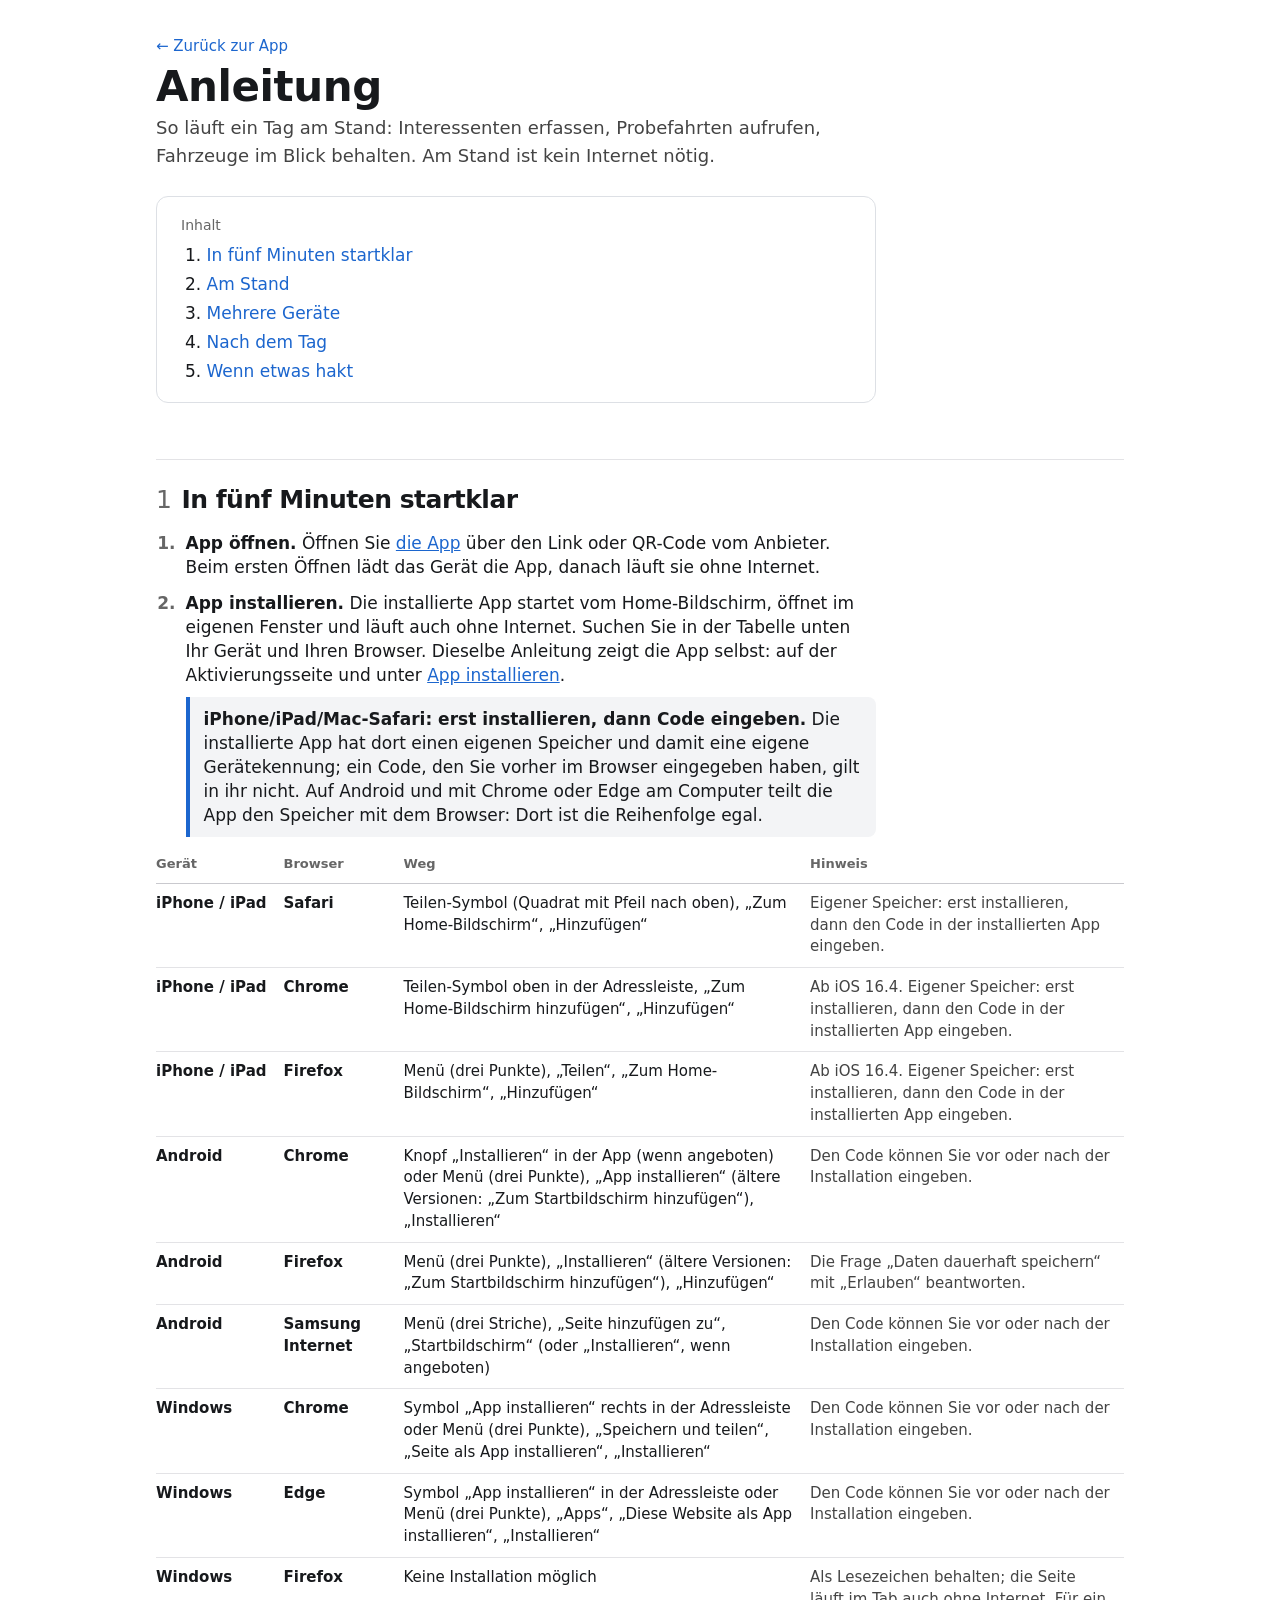
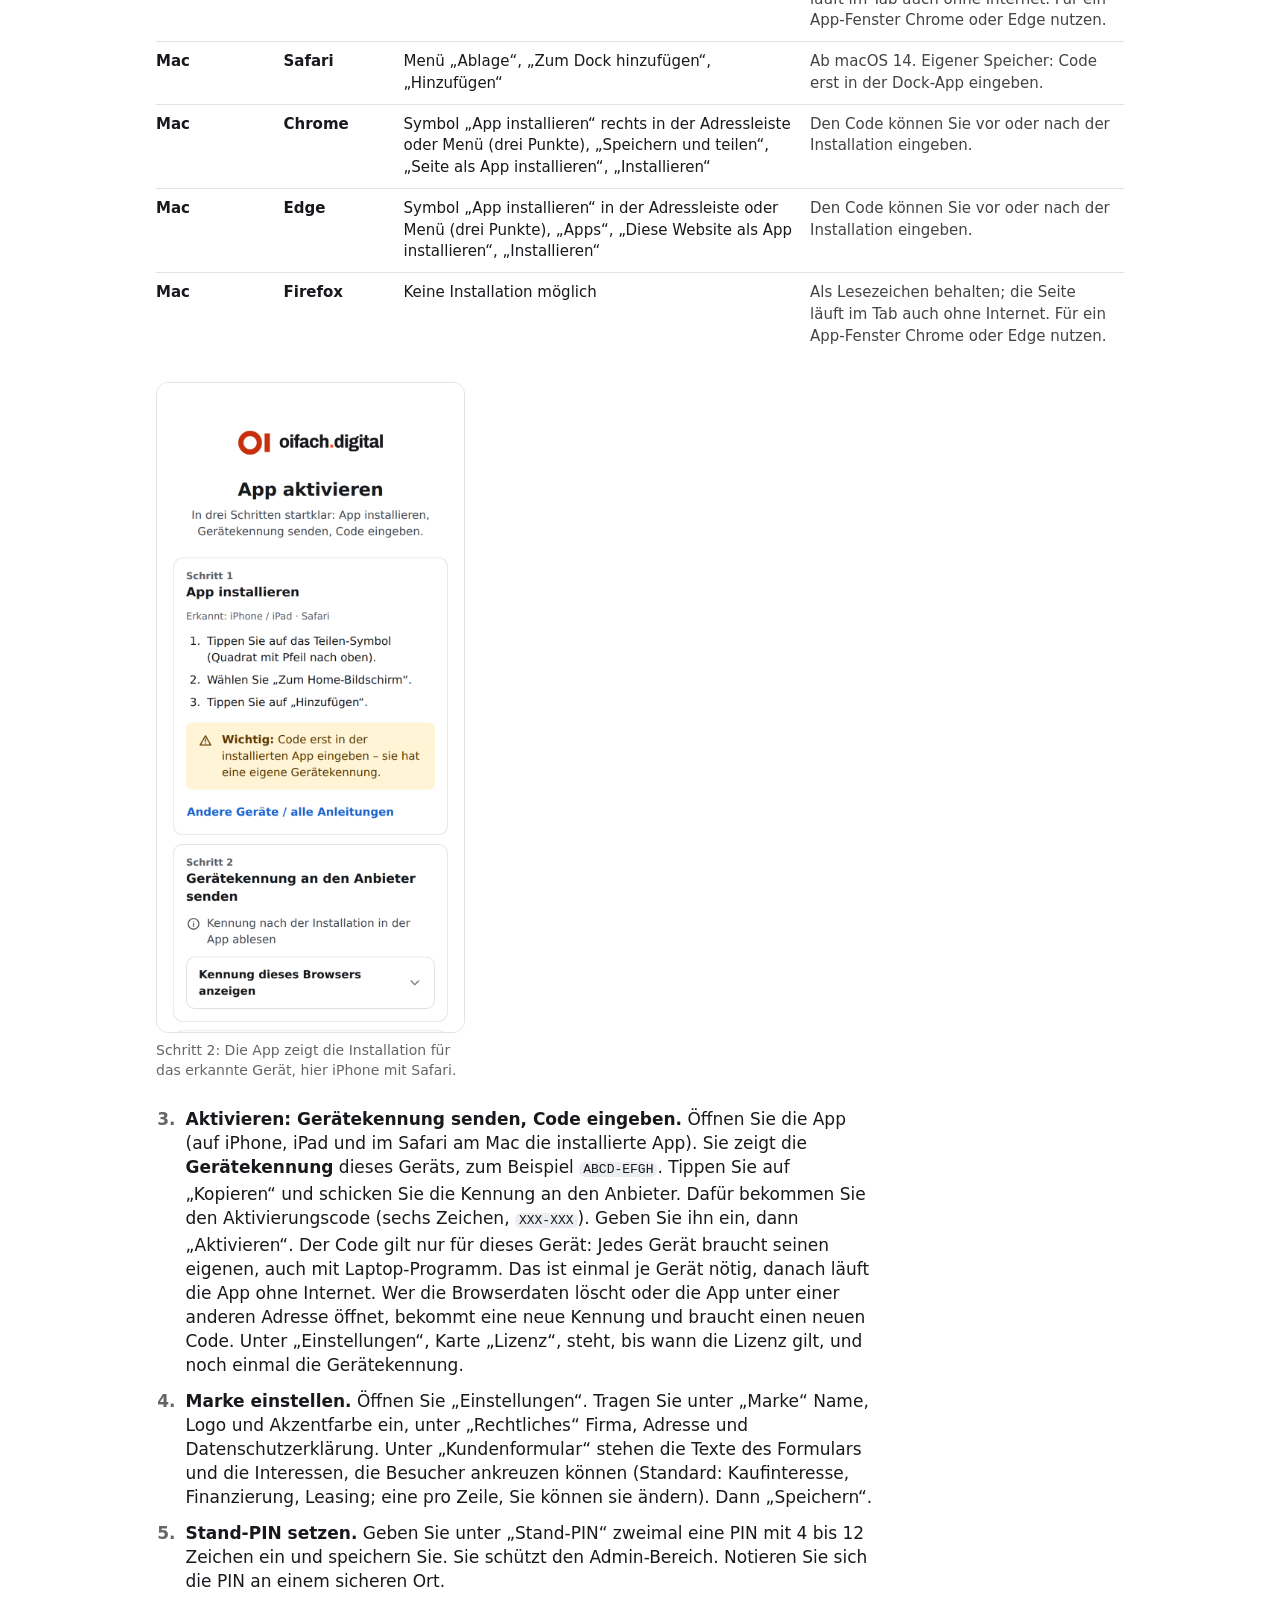
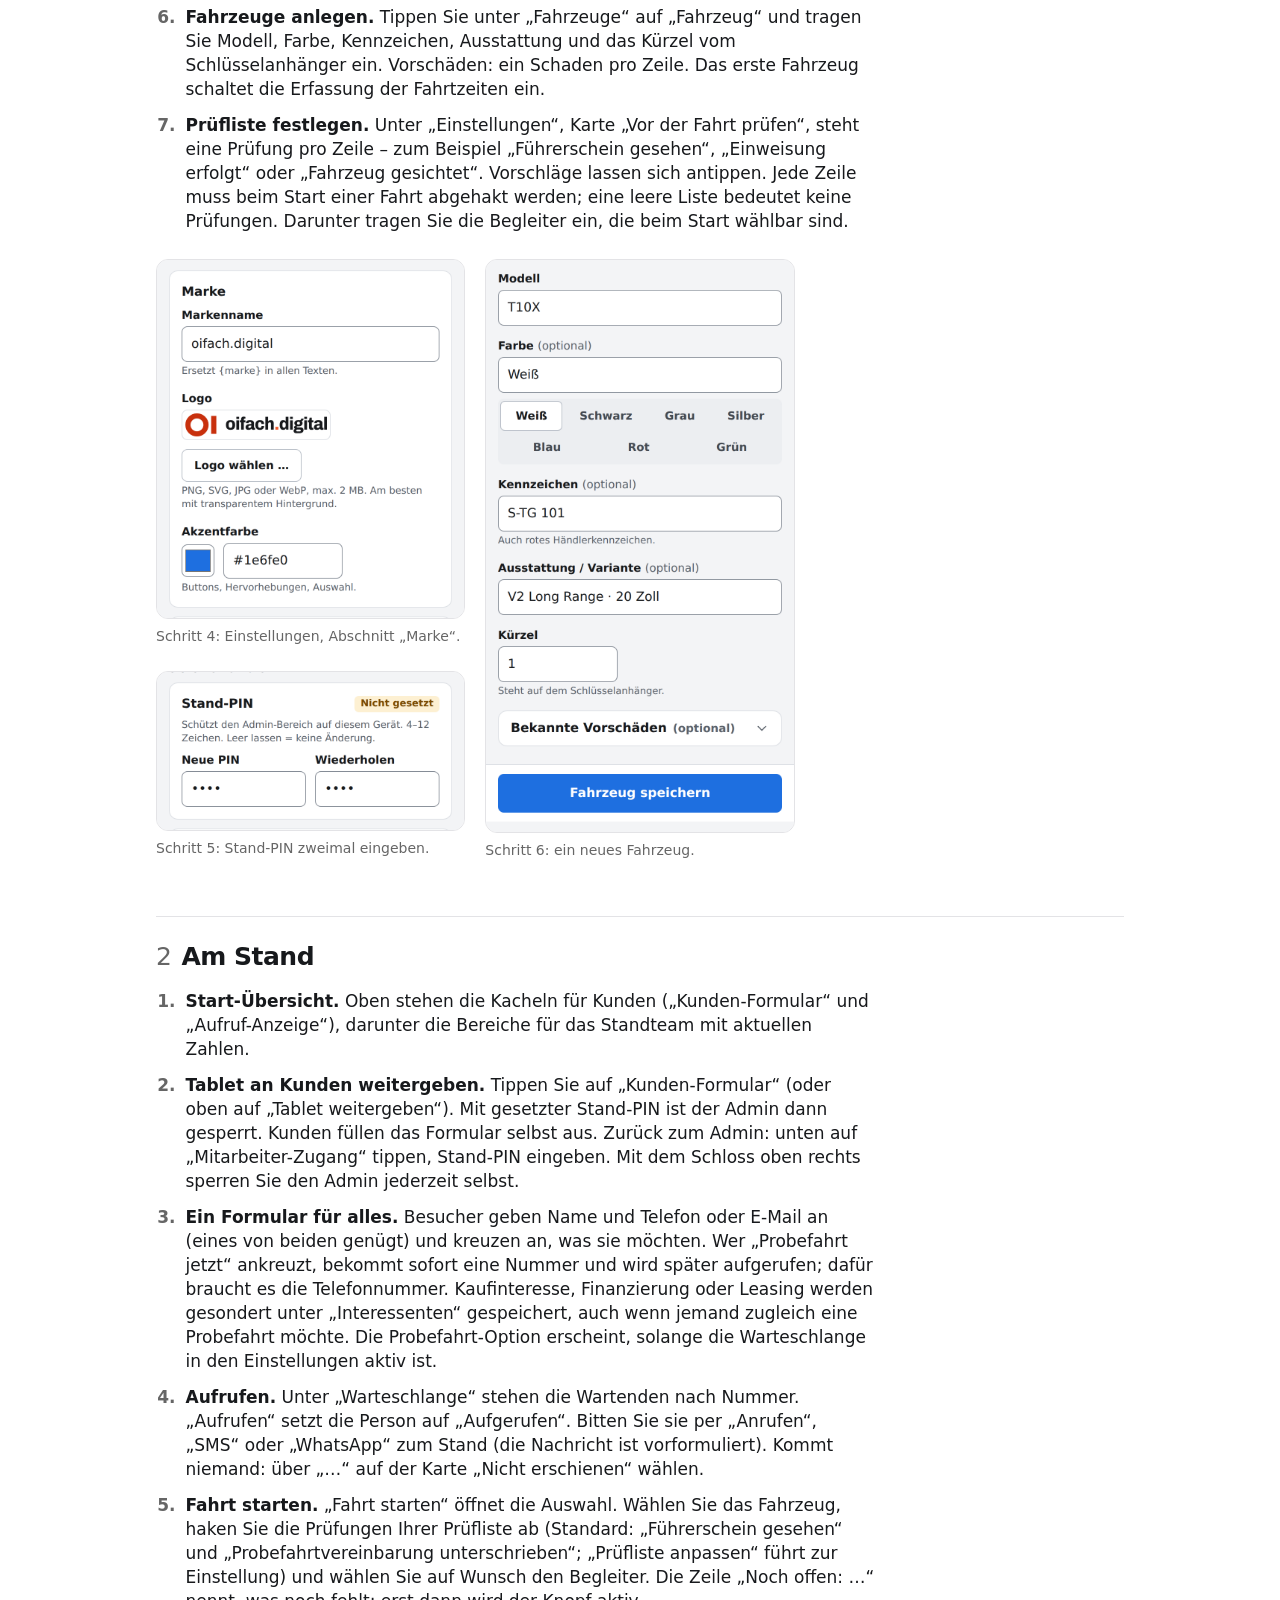
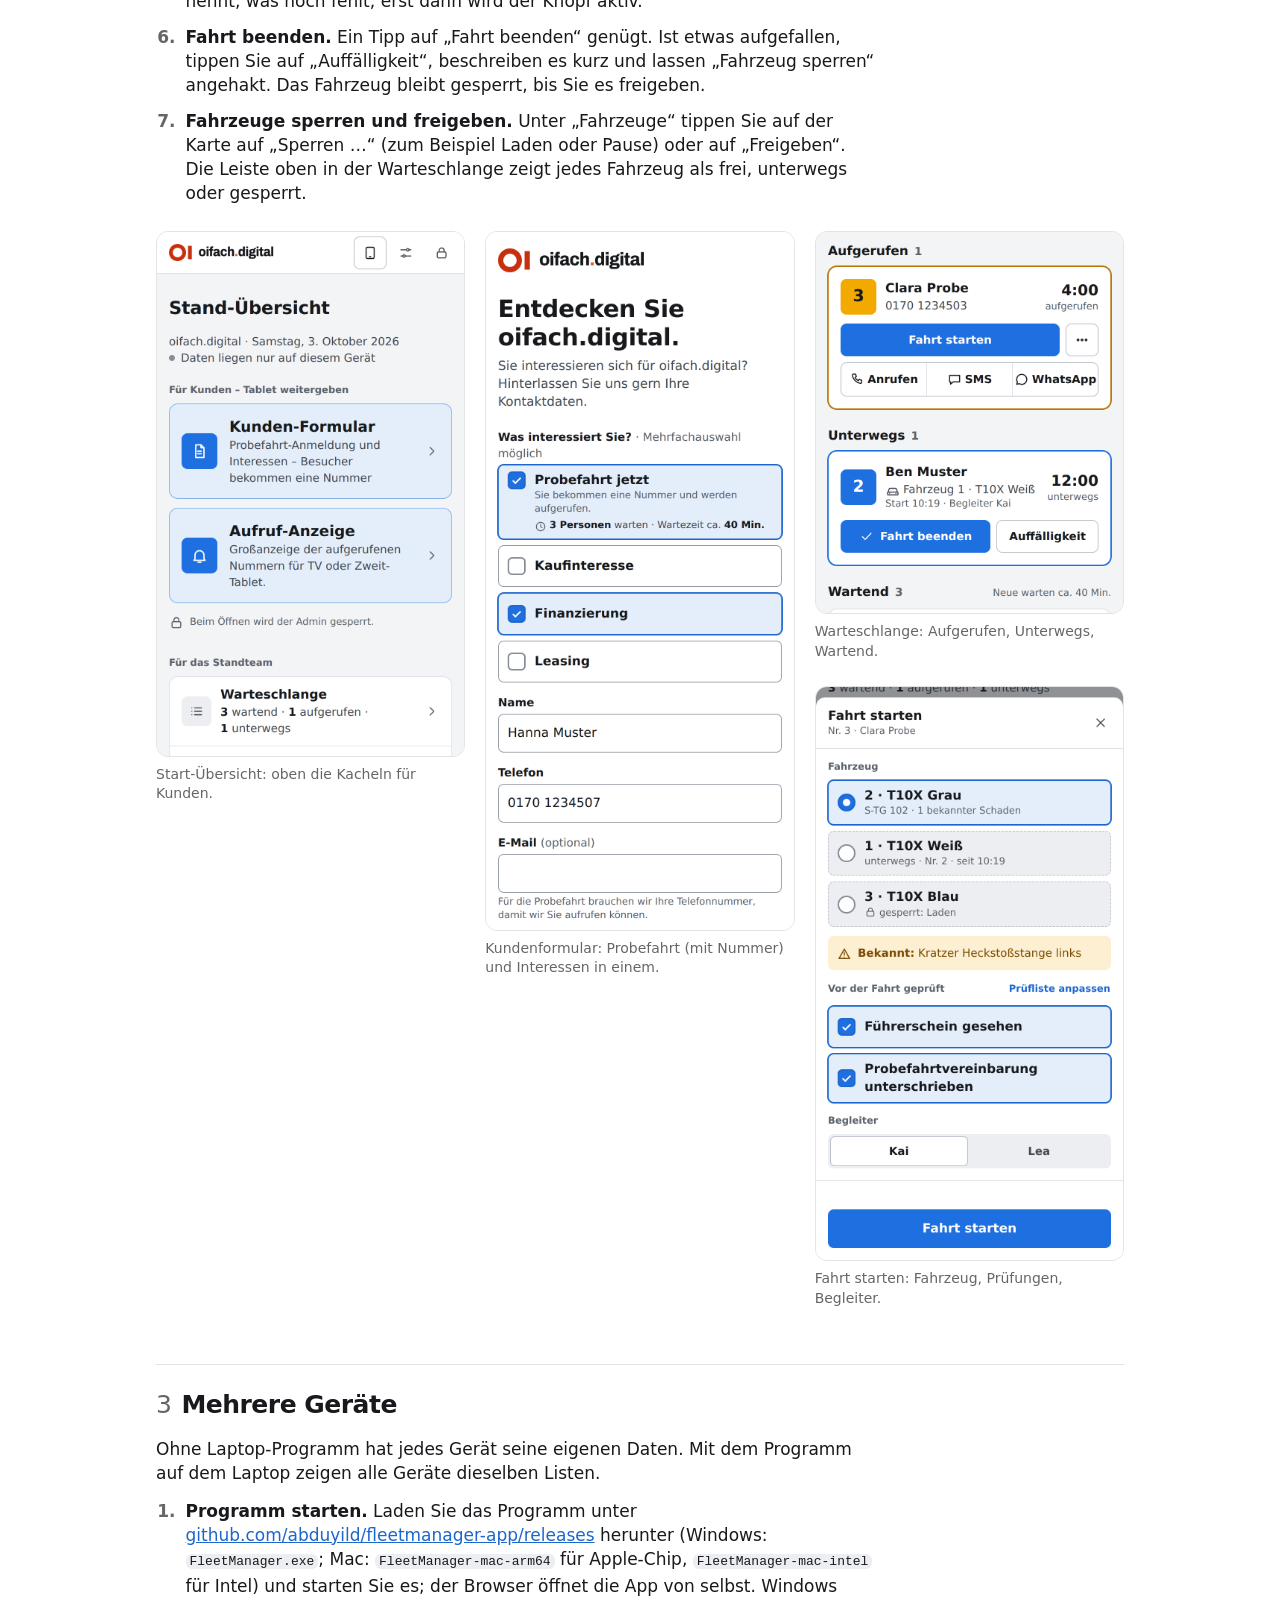
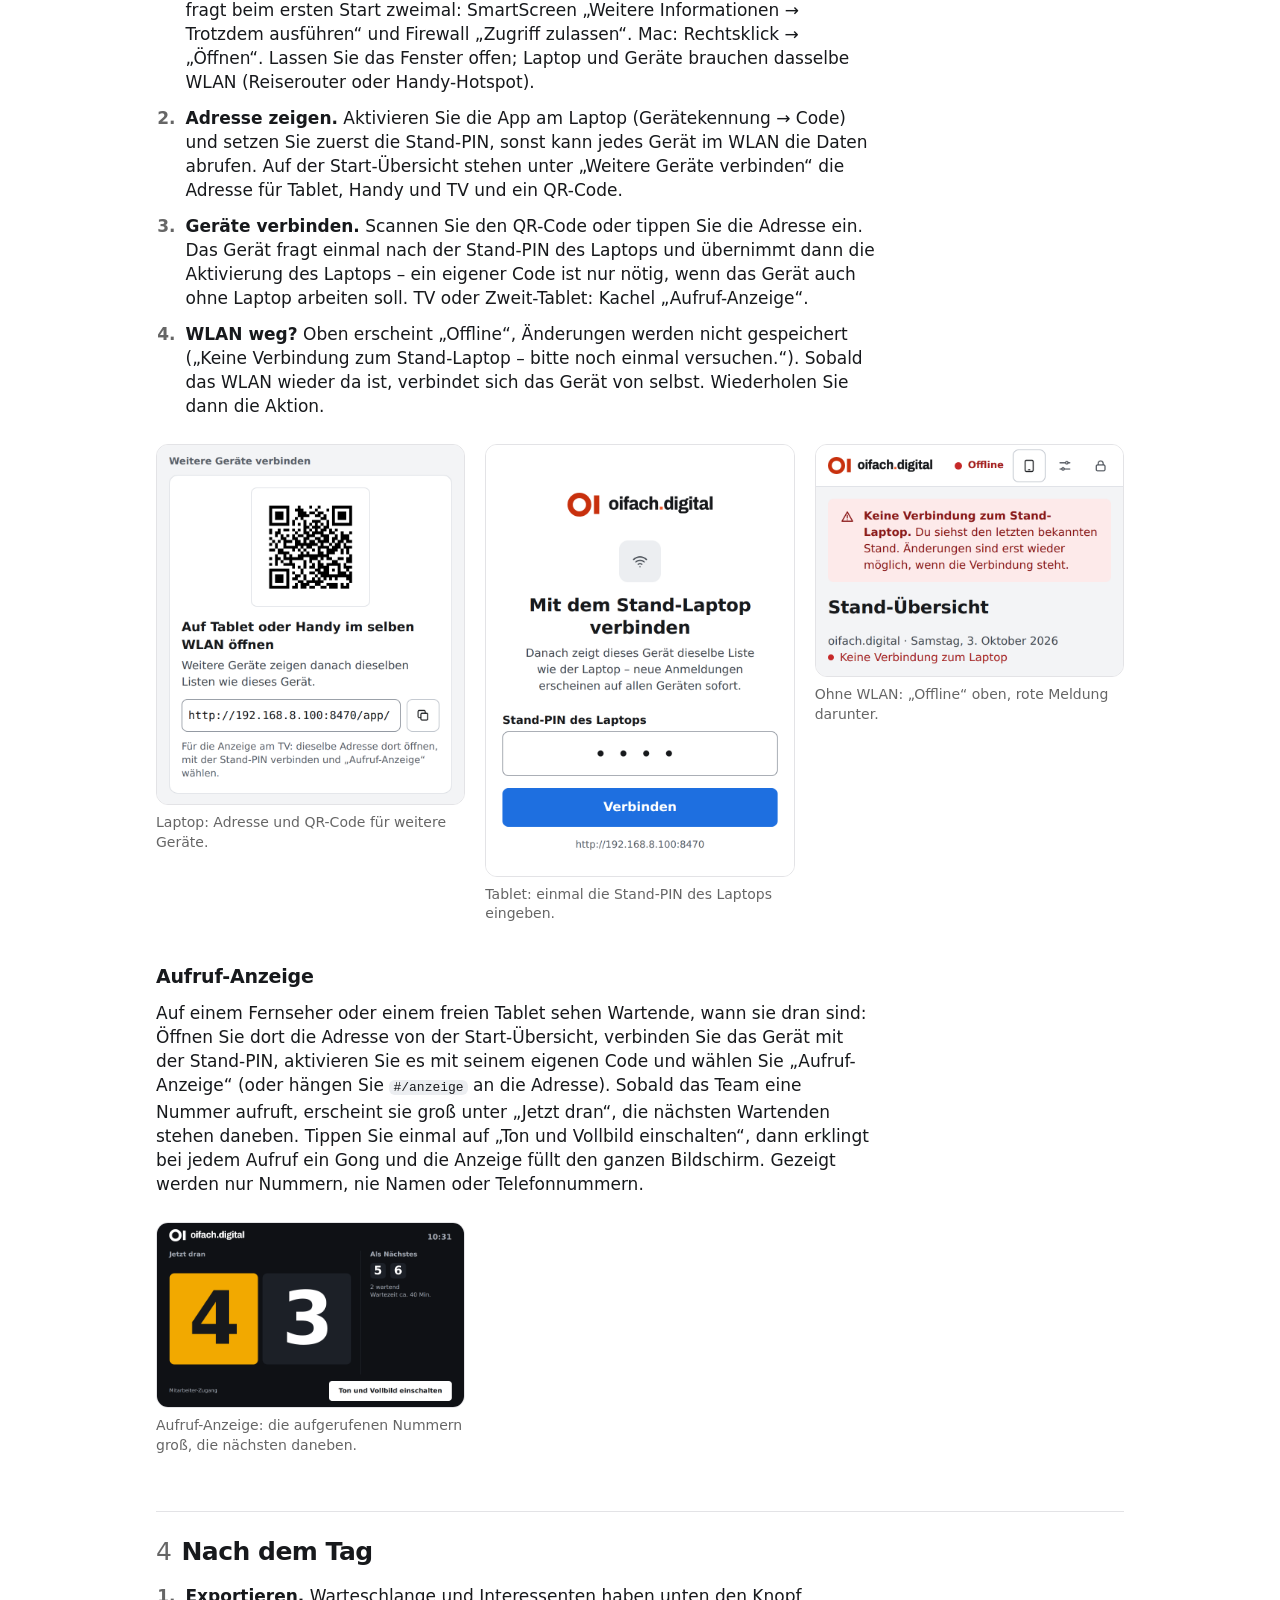
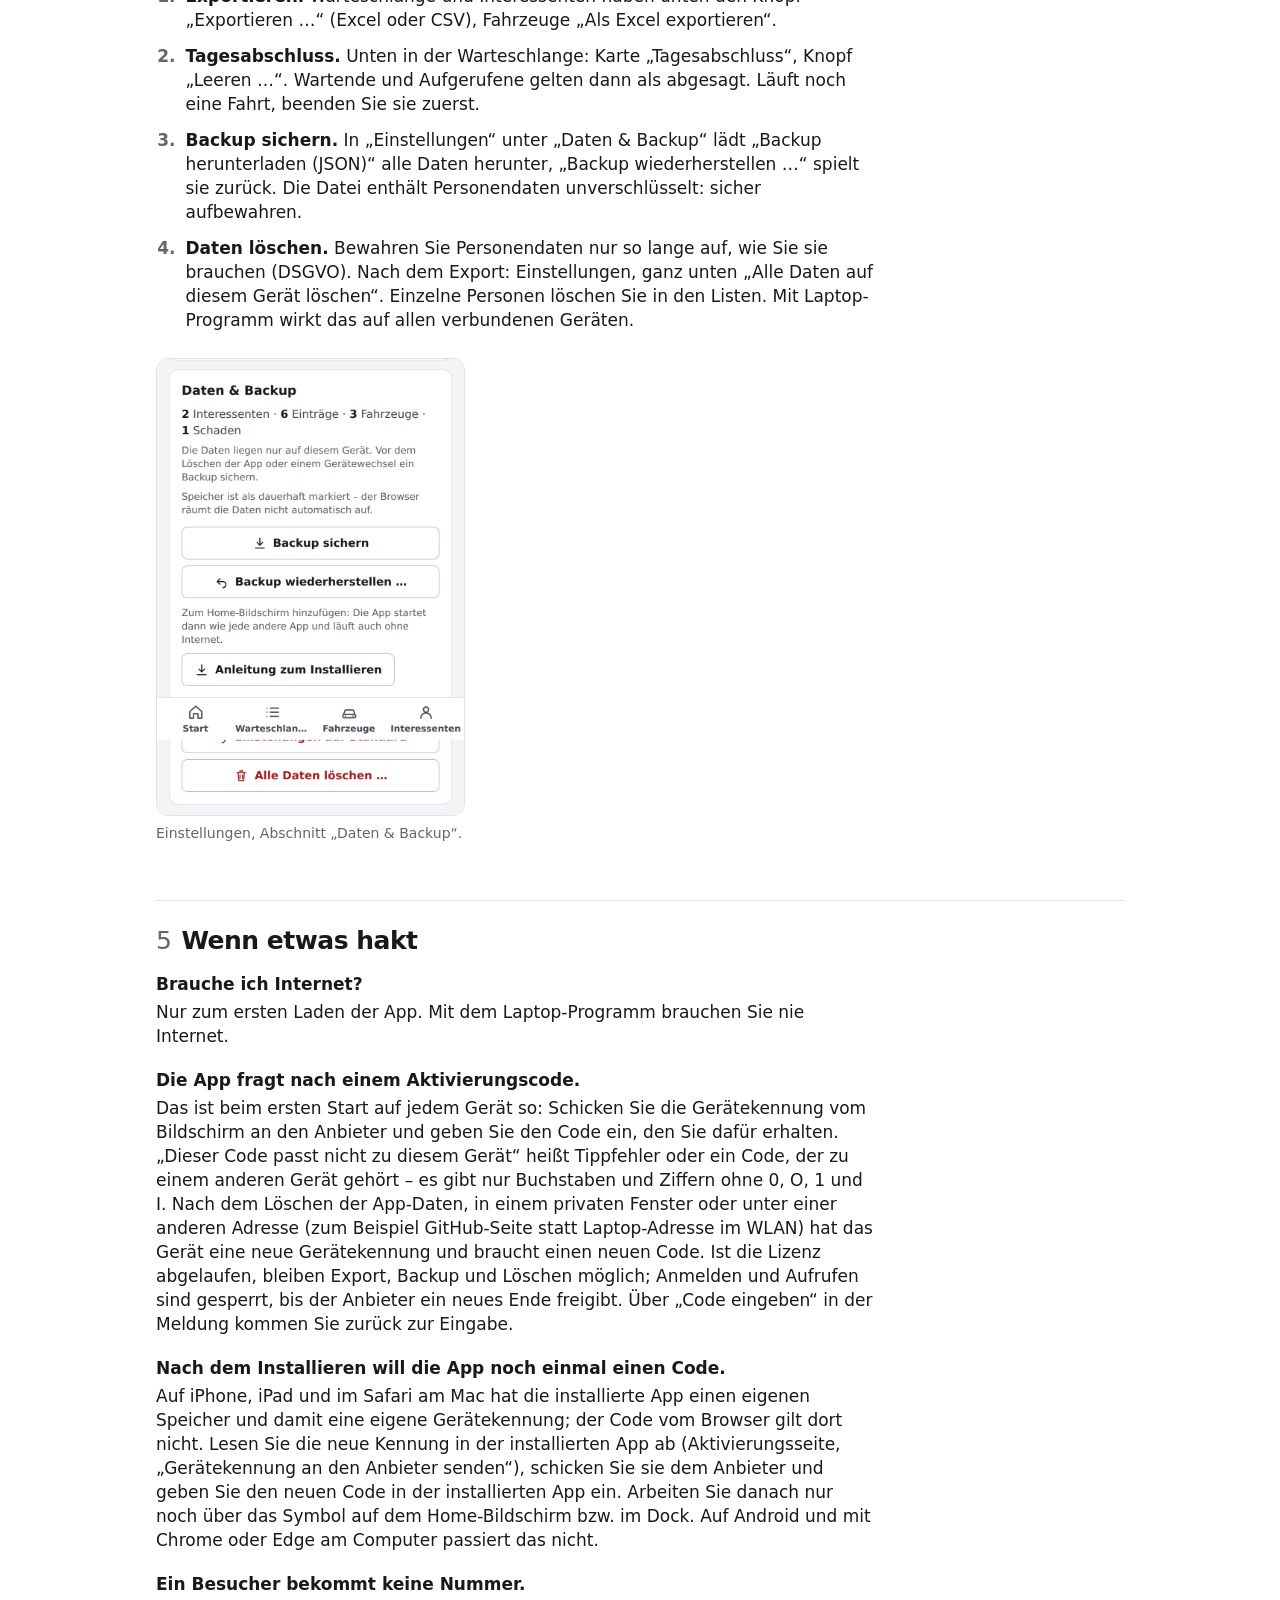
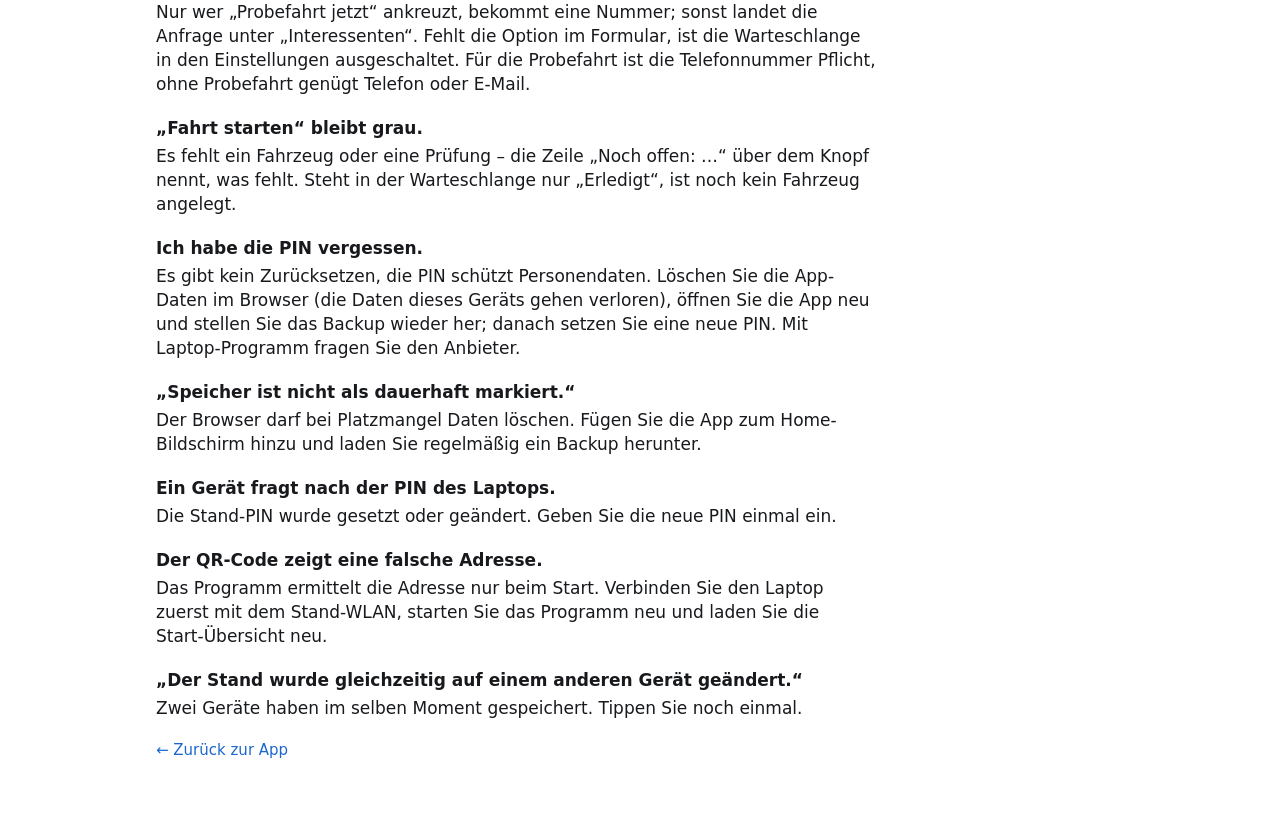
==== commit f48937a2: "App-Stand 0813491 aus abduyild/fleetmanager" ====
--- a/anleitung/index.html
+++ b/anleitung/index.html
@@ -209,9 +209,9 @@
     <h2><span class="no">3</span>Mehrere Geräte</h2>
     <p>Ohne Laptop-Programm hat jedes Gerät seine eigenen Daten. Mit dem Programm auf dem Laptop zeigen alle Geräte dieselben Listen.</p>
     <ol class="steps">
-      <li><strong>Programm starten.</strong> Starten Sie FleetManager auf dem Laptop und lassen Sie das Fenster offen. Laptop und Geräte brauchen dasselbe WLAN, zum Beispiel am Reiserouter oder Handy-Hotspot. Der Laptop muss laufen, solange andere Geräte arbeiten.</li>
-      <li><strong>Adresse zeigen.</strong> Öffnen Sie im Browser des Laptops die Adresse hinter „Lokal“ im Programmfenster und setzen Sie zuerst die Stand-PIN, sonst kann jedes Gerät im WLAN die Daten abrufen. Auf der Start-Übersicht stehen unter „Weitere Geräte verbinden“ Adresse und QR-Code.</li>
-      <li><strong>Geräte verbinden.</strong> Scannen Sie den QR-Code oder tippen Sie die Adresse ein. Das Gerät fragt einmal nach der Stand-PIN des Laptops. Danach braucht es noch seinen eigenen Aktivierungscode: Die Aktivierung am Laptop gilt nicht für andere Geräte, jedes zeigt nach dem Verbinden seine Gerätekennung (siehe „App aktivieren“). Danach sehen alle Geräte neue Anmeldungen und Änderungen sofort.</li>
+      <li><strong>Programm starten.</strong> Laden Sie das Programm unter <a href="https://github.com/abduyild/fleetmanager-app/releases/latest">github.com/abduyild/fleetmanager-app/releases</a> herunter (Windows: <code>FleetManager.exe</code>; Mac: <code>FleetManager-mac-arm64</code> für Apple-Chip, <code>FleetManager-mac-intel</code> für Intel) und starten Sie es; der Browser öffnet die App von selbst. Windows fragt beim ersten Start zweimal: SmartScreen „Weitere Informationen → Trotzdem ausführen“ und Firewall „Zugriff zulassen“. Mac: Rechtsklick → „Öffnen“. Lassen Sie das Fenster offen; Laptop und Geräte brauchen dasselbe WLAN (Reiserouter oder Handy-Hotspot).</li>
+      <li><strong>Adresse zeigen.</strong> Aktivieren Sie die App am Laptop (Gerätekennung → Code) und setzen Sie zuerst die Stand-PIN, sonst kann jedes Gerät im WLAN die Daten abrufen. Auf der Start-Übersicht stehen unter „Weitere Geräte verbinden“ die Adresse für Tablet, Handy und TV und ein QR-Code.</li>
+      <li><strong>Geräte verbinden.</strong> Scannen Sie den QR-Code oder tippen Sie die Adresse ein. Das Gerät fragt einmal nach der Stand-PIN des Laptops und übernimmt dann die Aktivierung des Laptops – ein eigener Code ist nur nötig, wenn das Gerät auch ohne Laptop arbeiten soll. TV oder Zweit-Tablet: Kachel „Aufruf-Anzeige“.</li>
       <li><strong>WLAN weg?</strong> Oben erscheint „Offline“, Änderungen werden nicht gespeichert („Keine Verbindung zum Stand-Laptop – bitte noch einmal versuchen.“). Sobald das WLAN wieder da ist, verbindet sich das Gerät von selbst. Wiederholen Sie dann die Aktion.</li>
     </ol>
     <div class="figs">
--- a/style.css
+++ b/style.css
@@ -1124,3 +1124,6 @@
 .inst-group-body > .inst-storage:first-child { margin-top: 0; margin-bottom: var(--s-4); }
 .inst-browser + .inst-browser { margin-top: var(--s-4); padding-top: var(--s-4); border-top: 1px solid var(--line); }
 .inst-browser h3 { margin: 0 0 var(--s-2); font-size: var(--fs-3); line-height: var(--lh-3); font-weight: 700; }
+.v-head { display: flex; justify-content: space-between; align-items: baseline; gap: var(--s-3); margin: 0 0 var(--s-3); }   /* Kartenkopf mit Zusatzlink rechts – kostet keine Höhe */
+.v-head .v-h { margin: 0; }
+.vendor-dl { font-size: var(--fs-2); line-height: var(--lh-2); color: var(--accent-ink); font-weight: 600; white-space: nowrap; }   /* Download-Link zum Laptop-Programm */
